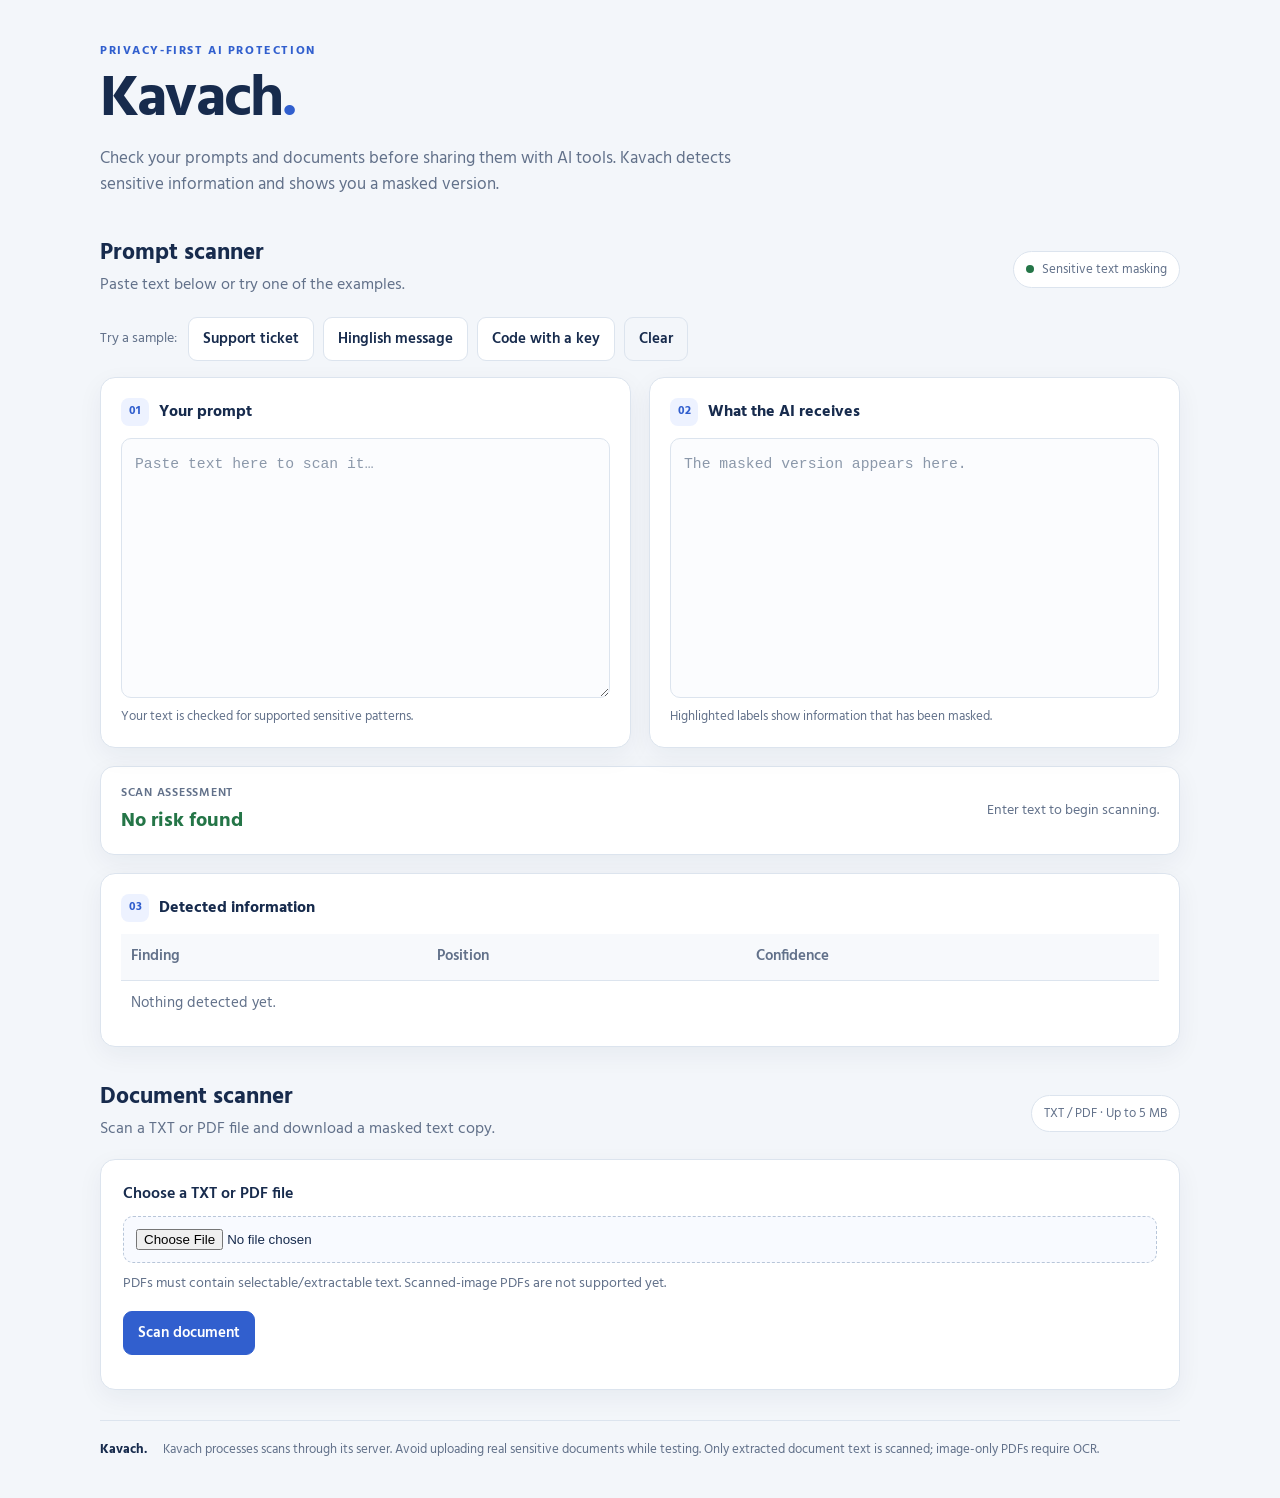
==== static/index.html @ 9491c9ed "Prepare KAVACH Lite release baseline" ====
<!doctype html>
<html lang="en">
<head>
  <meta charset="utf-8">
  <meta name="viewport" content="width=device-width, initial-scale=1">
  <title>Kavach: Privacy Protection for AI</title>
  <link rel="preconnect" href="https://fonts.googleapis.com">
  <link href="https://fonts.googleapis.com/css2?family=Hind:wght@400;600;700&display=swap" rel="stylesheet">
  <link rel="stylesheet" href="/static/style.css">
  <script src="/static/app.js" defer></script>
</head>
<body>
  <header>
    <p class="eyebrow">PRIVACY-FIRST AI PROTECTION</p>
    <h1>Kavach<span class="brand-dot">.</span></h1>
    <p>Check your prompts and documents before sharing them with AI tools. Kavach detects sensitive information and shows you a masked version.</p>
  </header>

  <main>
    <section aria-label="Prompt scanner">
      <div class="section-intro">
        <div>
          <h2 class="section-title">Prompt scanner</h2>
          <p class="section-description">Paste text below or try one of the examples.</p>
        </div>
        <span class="privacy-pill"><span class="privacy-dot"></span> Sensitive text masking</span>
      </div>

      <div class="bar">
        <span class="bar-label">Try a sample:</span>
        <button type="button" data-s="0">Support ticket</button>
        <button type="button" data-s="1">Hinglish message</button>
        <button type="button" data-s="2">Code with a key</button>
        <button type="button" id="clear" class="button-quiet">Clear</button>
      </div>

      <div class="grid">
        <section class="pane">
          <div class="pane-heading">
            <span class="step-number">01</span>
            <h3>Your prompt</h3>
          </div>
          <textarea id="inp" aria-label="Your prompt" placeholder="Paste text here to scan it…"></textarea>
          <p class="pane-hint">Your text is checked for supported sensitive patterns.</p>
        </section>

        <section class="pane output-pane">
          <div class="pane-heading">
            <span class="step-number">02</span>
            <h3>What the AI receives</h3>
          </div>
          <div class="out empty" id="out" aria-live="polite">The masked version appears here.</div>
          <p class="pane-hint">Highlighted labels show information that has been masked.</p>
        </section>
      </div>

      <div class="status" aria-live="polite">
        <div>
          <p class="status-label">Scan assessment</p>
          <span class="level none" id="level">No risk found</span>
        </div>
        <span id="score" class="score-text">Enter text to begin scanning.</span>
      </div>

      <section class="pane findings-pane">
        <div class="pane-heading">
          <span class="step-number">03</span>
          <h3>Detected information</h3>
        </div>
        <div class="table-wrap">
          <table>
            <thead>
              <tr><th>Finding</th><th>Position</th><th>Confidence</th></tr>
            </thead>
            <tbody id="rows">
              <tr><td class="empty" colspan="3">Nothing detected yet.</td></tr>
            </tbody>
          </table>
        </div>
      </section>
    </section>

    <section class="feature" id="document-scanner">
      <div class="section-intro">
        <div>
          <h2 class="section-title">Document scanner</h2>
          <p class="section-description">Scan a TXT or PDF file and download a masked text copy.</p>
        </div>
        <span class="file-pill">TXT / PDF · Up to 5 MB</span>
      </div>

      <section class="pane document-pane">
        <form id="file-form">
          <label for="file-input" class="upload-label">Choose a TXT or PDF file</label>
          <input class="file-input" id="file-input" name="file" type="file" accept=".txt,.pdf,text/plain,application/pdf" required>
          <p class="help">PDFs must contain selectable/extractable text. Scanned-image PDFs are not supported yet.</p>
          <button type="submit" id="scan-file-button" class="button-primary">Scan document</button>
        </form>

        <p class="message" id="file-status" role="status" aria-live="polite"></p>

        <div id="file-results" hidden>
          <hr class="result-divider">
          <h3 class="results-title">Document results</h3>
          <div class="file-summary">
            <p><strong>File</strong><span id="file-name"></span></p>
            <p><strong>Pages</strong><span id="file-pages"></span></p>
            <p><strong>Findings</strong><span id="file-count"></span></p>
            <p><strong>Risk</strong><span id="file-risk"></span></p>
          </div>
          <h4 class="subheading">Detected information</h4>
          <div id="file-findings" class="file-findings"></div>
          <div class="result-box">
            <div class="result-heading">Masked document text</div>
            <pre id="file-masked"></pre>
          </div>
          <div class="bar download-bar">
            <button type="button" id="download-masked" class="button-primary">Download masked text</button>
          </div>
        </div>
      </section>
    </section>
  </main>

  <footer>
    <span class="footer-brand">Kavach.</span>
    <p>Kavach processes scans through its server. Avoid uploading real sensitive documents while testing. Only extracted document text is scanned; image-only PDFs require OCR.</p>
  </footer>
</body>
</html>
---- static/style.css ----
:root {
  --bg: #f3f6fa;
  --ink: #172b4d;
  --muted: #62718a;
  --line: #dce4ee;
  --paper: #ffffff;
  --accent: #315fce;
  --accent-dark: #2349a7;
  --mark: #fff0c7;
  --mark-border: #f1d58d;
  --high: #c62828;
  --med: #a66300;
  --ok: #247547;
  --shadow: 0 8px 26px rgba(23, 43, 77, .055);
}
* { box-sizing: border-box; }
html { scroll-behavior: smooth; }
body {
  margin: 0;
  background: var(--bg);
  color: var(--ink);
  font: 400 16px/1.6 "Hind", system-ui, sans-serif;
}
header, main, footer { width: min(1080px, 100% - 40px); margin-inline: auto; }
header { padding-top: 42px; padding-bottom: 28px; }
.eyebrow { margin: 0 0 8px; color: var(--accent); font-size: .76rem; font-weight: 700; letter-spacing: .13em; }
h1 { margin: 0; font-size: clamp(2.6rem, 6vw, 3.7rem); line-height: 1.05; letter-spacing: -1.8px; font-weight: 700; }
.brand-dot { color: var(--accent); }
header > p:last-child { max-width: 680px; margin: 14px 0 0; color: var(--muted); font-size: 1.05rem; }
.section-intro { display: flex; justify-content: space-between; align-items: center; gap: 16px; margin: 12px 0 16px; }
.section-title { margin: 0; font-size: 1.45rem; line-height: 1.25; }
.section-description { margin: 5px 0 0; color: var(--muted); }
.privacy-pill, .file-pill { display: inline-flex; align-items: center; gap: 8px; padding: 7px 12px; border: 1px solid var(--line); border-radius: 999px; background: #fff; color: var(--muted); font-size: .82rem; white-space: nowrap; }
.privacy-dot { width: 8px; height: 8px; background: var(--ok); border-radius: 50%; }
.bar { display: flex; align-items: center; flex-wrap: wrap; gap: 9px; margin: 18px 0 16px; }
.bar-label { margin-right: 2px; color: var(--muted); font-size: .9rem; }
button { appearance: none; border: 1px solid var(--line); border-radius: 9px; padding: 9px 14px; background: #fff; color: var(--ink); font: 600 .92rem "Hind", sans-serif; cursor: pointer; transition: background .18s, color .18s, border-color .18s, transform .18s; }
button:hover { border-color: var(--ink); background: var(--ink); color: #fff; transform: translateY(-1px); }
button:disabled { opacity: .6; cursor: wait; transform: none; }
button:focus-visible, textarea:focus-visible, input:focus-visible { outline: 3px solid #f4bd50; outline-offset: 2px; }
.button-quiet { background: transparent; }
.button-primary { border-color: var(--accent); background: var(--accent); color: #fff; }
.button-primary:hover { border-color: var(--accent-dark); background: var(--accent-dark); color: #fff; }
.grid { display: grid; grid-template-columns: 1fr 1fr; gap: 18px; }
.pane { min-width: 0; padding: 20px; border: 1px solid var(--line); border-radius: 15px; background: var(--paper); box-shadow: var(--shadow); }
.pane-heading { display: flex; align-items: center; gap: 10px; margin-bottom: 12px; }
.pane-heading h3 { margin: 0; font-size: 1.02rem; font-weight: 700; }
.step-number { display: inline-grid; place-items: center; width: 28px; height: 28px; flex: 0 0 28px; border-radius: 8px; background: #edf2ff; color: var(--accent); font-size: .78rem; font-weight: 700; }
textarea, .out { display: block; width: 100%; min-height: 260px; margin: 0; padding: 13px; border: 1px solid var(--line); border-radius: 10px; background: #fbfcfe; color: var(--ink); font: 400 .92rem/1.65 ui-monospace, SFMono-Regular, Menlo, Consolas, monospace; white-space: pre-wrap; overflow-wrap: anywhere; }
textarea { resize: vertical; }
textarea::placeholder { color: #8b98aa; }
.out { overflow: auto; }
.out.empty { color: #8b98aa; }
.pane-hint { margin: 9px 0 0; color: var(--muted); font-size: .8rem; }
.chip { display: inline-block; margin: 1px; padding: 1px 6px; border: 1px solid var(--mark-border); border-radius: 5px; background: var(--mark); color: #694600; font-weight: 700; }
.status { display: flex; align-items: center; justify-content: space-between; gap: 18px; flex-wrap: wrap; margin: 18px 0; padding: 17px 20px; border: 1px solid var(--line); border-radius: 14px; background: #fff; box-shadow: var(--shadow); }
.status-label { margin: 0 0 1px; color: var(--muted); font-size: .78rem; font-weight: 600; text-transform: uppercase; letter-spacing: .06em; }
.level { font-size: 1.25rem; font-weight: 700; }
.level.high { color: var(--high); } .level.medium { color: var(--med); } .level.low, .level.none { color: var(--ok); }
.score-text { color: var(--muted); font-size: .9rem; }
.findings-pane { margin-top: 0; }
.table-wrap { overflow-x: auto; }
table { width: 100%; border-collapse: collapse; font-size: .92rem; }
th, td { padding: 11px 10px; border-bottom: 1px solid var(--line); text-align: left; }
th { background: #f7f9fc; color: var(--muted); font-weight: 600; }
tbody tr:last-child td { border-bottom: 0; }
tbody tr:hover { background: #f7f9fc; }
.empty { color: var(--muted); }
.feature { margin-top: 36px; }
.document-pane { padding: 22px; }
.upload-label { display: block; margin-bottom: 8px; font-weight: 600; }
.file-input { display: block; width: 100%; max-width: 100%; margin: 0 0 10px; padding: 12px; border: 1px dashed #b8c6d9; border-radius: 10px; background: #f8faff; color: var(--ink); }
.help { margin: 0 0 16px; color: var(--muted); font-size: .86rem; }
.message { margin: 12px 0 0; color: var(--muted); }
.result-divider { margin: 24px 0; border: 0; border-top: 1px solid var(--line); }
.results-title { margin: 0 0 12px; font-size: 1.25rem; }
.file-summary { display: grid; grid-template-columns: repeat(2, minmax(0, 1fr)); gap: 10px; }
.file-summary p { display: flex; flex-direction: column; gap: 3px; min-width: 0; margin: 0; padding: 12px; border: 1px solid var(--line); border-radius: 9px; background: #fafbfd; overflow-wrap: anywhere; }
.file-summary strong { color: var(--muted); font-size: .78rem; text-transform: uppercase; letter-spacing: .04em; }
.subheading { margin: 20px 0 8px; font-size: 1rem; }
.file-findings p { margin: 7px 0; padding: 9px 12px; border-radius: 8px; background: #f7f9fc; overflow-wrap: anywhere; }
.result-box { margin-top: 16px; padding: 16px; border: 1px solid var(--line); border-radius: 11px; background: #f7f9fc; }
.result-heading { margin-bottom: 8px; font-weight: 700; }
.result-box pre { max-height: 440px; margin: 0; overflow: auto; white-space: pre-wrap; overflow-wrap: anywhere; font: 400 .9rem/1.65 ui-monospace, SFMono-Regular, Menlo, Consolas, monospace; }
.download-bar { margin-bottom: 0; }
footer { display: flex; align-items: flex-start; gap: 16px; margin-top: 30px; margin-bottom: 38px; padding-top: 18px; border-top: 1px solid var(--line); color: var(--muted); font-size: .84rem; }
.footer-brand { color: var(--ink); font-weight: 700; white-space: nowrap; }
footer p { margin: 0; }
[hidden] { display: none !important; }
@media (max-width: 760px) {
  header, main, footer { width: min(100% - 28px, 1080px); }
  header { padding-top: 28px; padding-bottom: 20px; }
  .grid { grid-template-columns: 1fr; }
  .section-intro { align-items: flex-start; flex-direction: column; }
  .privacy-pill, .file-pill { white-space: normal; }
  .pane { padding: 15px; }
  textarea, .out { min-height: 220px; }
  .status { padding: 14px; }
  .file-summary { grid-template-columns: 1fr; }
  footer { flex-direction: column; gap: 5px; }
}
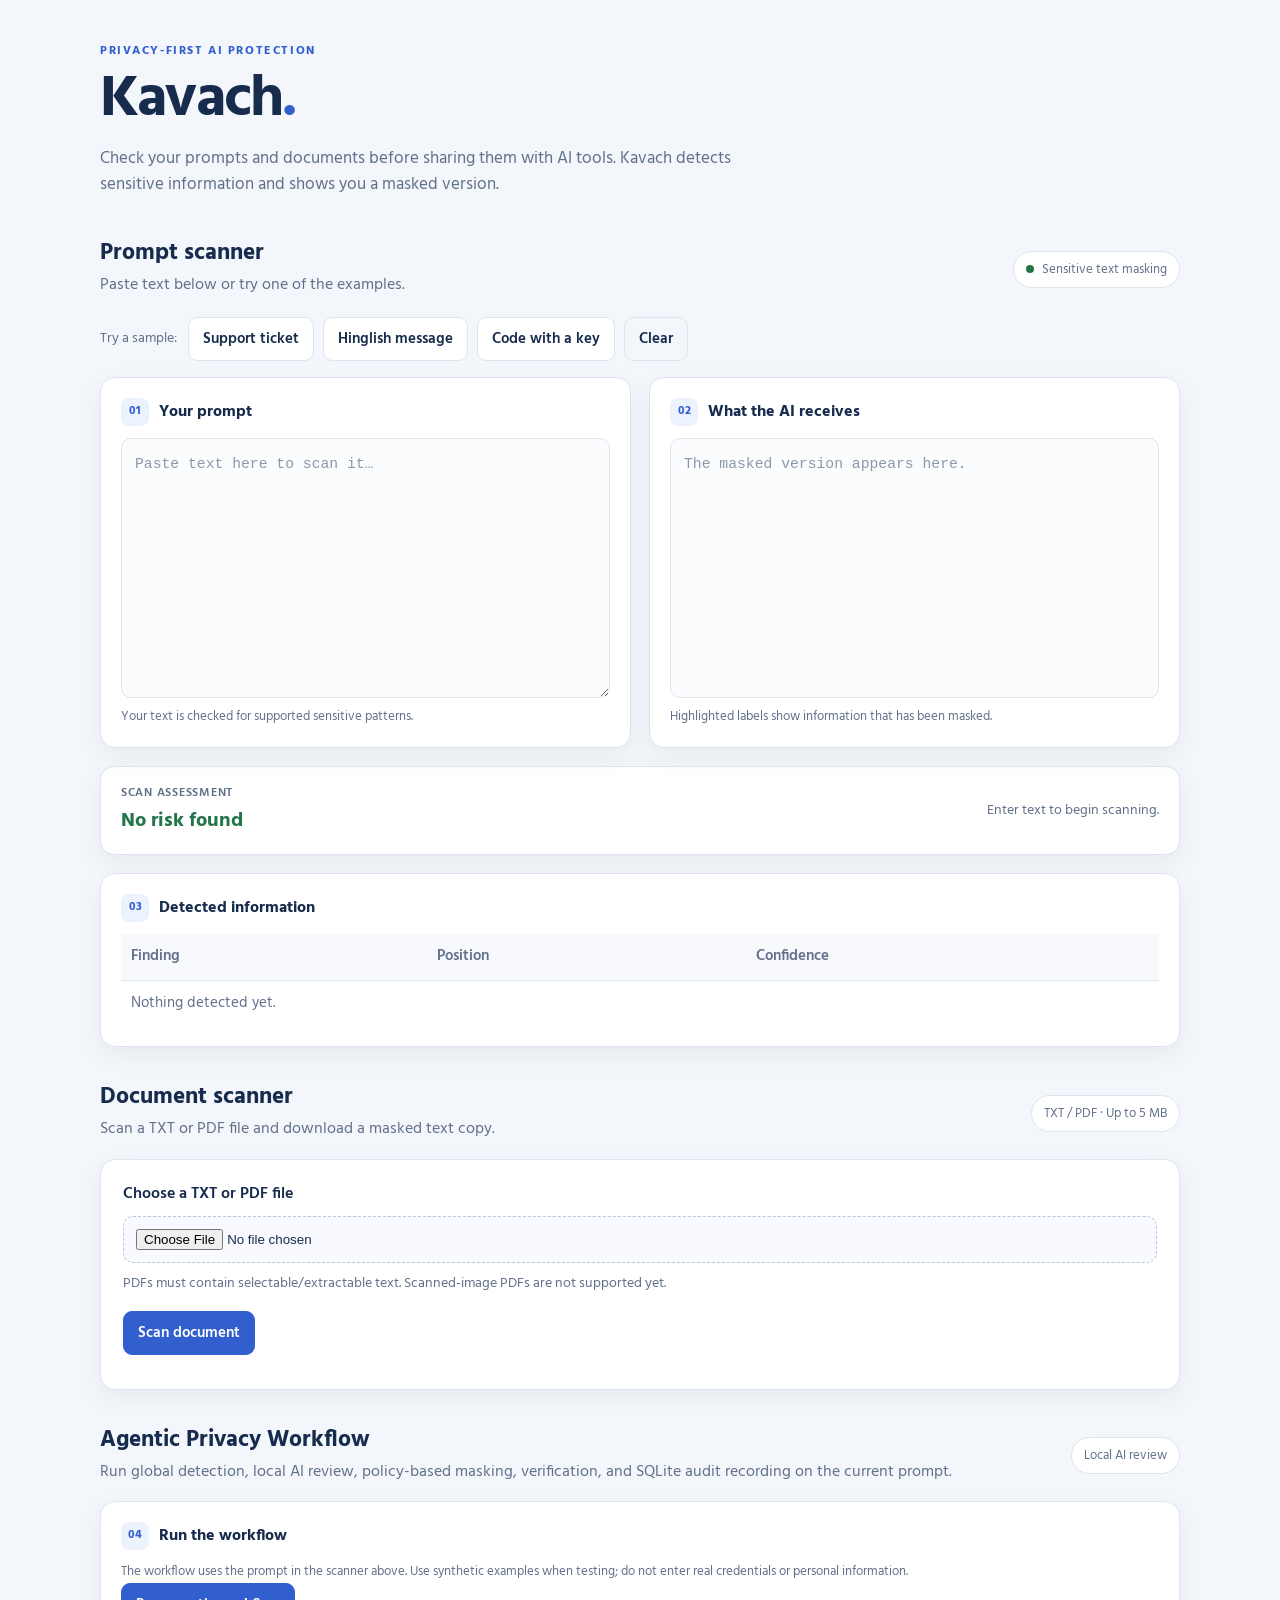
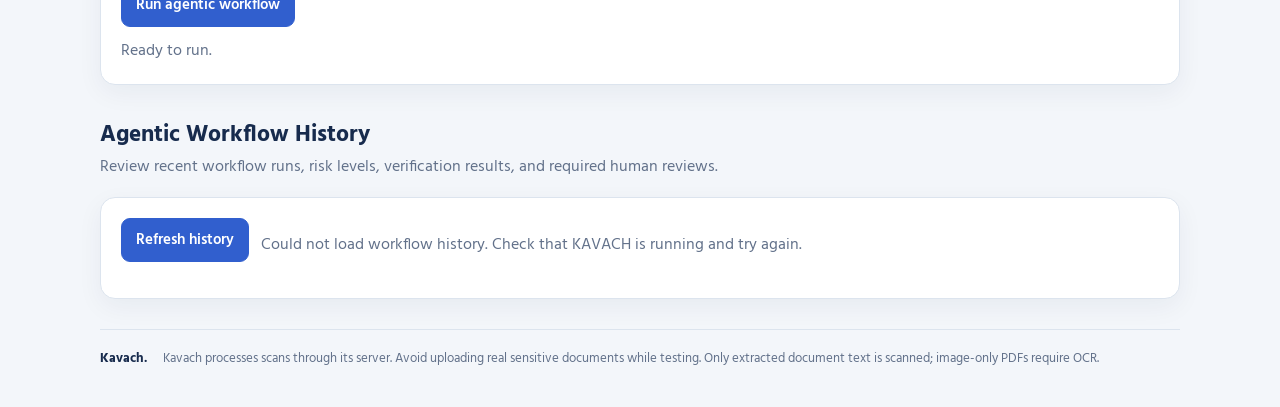
==== commit 46d144e3: "Add global privacy detection and agentic workflow" ====
--- a/static/index.html
+++ b/static/index.html
@@ -17,13 +17,17 @@
   </header>
 
   <main>
+    <!-- Prompt scanner -->
     <section aria-label="Prompt scanner">
       <div class="section-intro">
         <div>
           <h2 class="section-title">Prompt scanner</h2>
           <p class="section-description">Paste text below or try one of the examples.</p>
         </div>
-        <span class="privacy-pill"><span class="privacy-dot"></span> Sensitive text masking</span>
+        <span class="privacy-pill">
+          <span class="privacy-dot"></span>
+          Sensitive text masking
+        </span>
       </div>
 
       <div class="bar">
@@ -70,16 +74,23 @@
         <div class="table-wrap">
           <table>
             <thead>
-              <tr><th>Finding</th><th>Position</th><th>Confidence</th></tr>
+              <tr>
+                <th>Finding</th>
+                <th>Position</th>
+                <th>Confidence</th>
+              </tr>
             </thead>
             <tbody id="rows">
-              <tr><td class="empty" colspan="3">Nothing detected yet.</td></tr>
+              <tr>
+                <td class="empty" colspan="3">Nothing detected yet.</td>
+              </tr>
             </tbody>
           </table>
         </div>
       </section>
     </section>
 
+    <!-- Document scanner -->
     <section class="feature" id="document-scanner">
       <div class="section-intro">
         <div>
@@ -92,7 +103,14 @@
       <section class="pane document-pane">
         <form id="file-form">
           <label for="file-input" class="upload-label">Choose a TXT or PDF file</label>
-          <input class="file-input" id="file-input" name="file" type="file" accept=".txt,.pdf,text/plain,application/pdf" required>
+          <input
+            class="file-input"
+            id="file-input"
+            name="file"
+            type="file"
+            accept=".txt,.pdf,text/plain,application/pdf"
+            required
+          >
           <p class="help">PDFs must contain selectable/extractable text. Scanned-image PDFs are not supported yet.</p>
           <button type="submit" id="scan-file-button" class="button-primary">Scan document</button>
         </form>
@@ -102,22 +120,93 @@
         <div id="file-results" hidden>
           <hr class="result-divider">
           <h3 class="results-title">Document results</h3>
+
           <div class="file-summary">
             <p><strong>File</strong><span id="file-name"></span></p>
             <p><strong>Pages</strong><span id="file-pages"></span></p>
             <p><strong>Findings</strong><span id="file-count"></span></p>
             <p><strong>Risk</strong><span id="file-risk"></span></p>
           </div>
+
           <h4 class="subheading">Detected information</h4>
           <div id="file-findings" class="file-findings"></div>
+
           <div class="result-box">
             <div class="result-heading">Masked document text</div>
             <pre id="file-masked"></pre>
           </div>
+
           <div class="bar download-bar">
             <button type="button" id="download-masked" class="button-primary">Download masked text</button>
           </div>
         </div>
+      </section>
+    </section>
+
+    <!-- Agentic workflow runner -->
+    <section class="feature" id="agentic-runner" aria-labelledby="agentic-runner-title">
+      <div class="section-intro">
+        <div>
+          <h2 class="section-title" id="agentic-runner-title">Agentic Privacy Workflow</h2>
+          <p class="section-description">
+            Run global detection, local AI review, policy-based masking,
+            verification, and SQLite audit recording on the current prompt.
+          </p>
+        </div>
+        <span class="privacy-pill">Local AI review</span>
+      </div>
+
+      <section class="pane">
+        <div class="pane-heading">
+          <span class="step-number">04</span>
+          <h3>Run the workflow</h3>
+        </div>
+
+        <p class="pane-hint">
+          The workflow uses the prompt in the scanner above. Use synthetic
+          examples when testing; do not enter real credentials or personal
+          information.
+        </p>
+
+        <button type="button" id="run-agentic" class="button-primary">
+          Run agentic workflow
+        </button>
+
+        <p id="agentic-run-status" class="message" role="status" aria-live="polite">
+          Ready to run.
+        </p>
+
+        <div id="agentic-results" hidden>
+          <hr class="result-divider">
+          <h3 class="results-title">Workflow result</h3>
+          <pre id="agentic-output"></pre>
+        </div>
+      </section>
+    </section>
+
+    <!-- Agentic workflow history -->
+    <section class="feature" id="agentic-history" aria-labelledby="agentic-history-title">
+      <div class="section-intro">
+        <div>
+          <h2 class="section-title" id="agentic-history-title">Agentic Workflow History</h2>
+          <p class="section-description">
+            Review recent workflow runs, risk levels, verification results,
+            and required human reviews.
+          </p>
+        </div>
+      </div>
+
+      <section class="pane">
+        <div class="history-toolbar">
+          <button type="button" id="refresh-history" class="button-primary">
+            Refresh history
+          </button>
+          <p id="history-status" class="message" role="status" aria-live="polite">
+            Loading workflow history...
+          </p>
+        </div>
+
+        <div id="history-list" class="workflow-history-list" aria-live="polite"></div>
       </section>
     </section>
   </main>
@@ -127,4 +216,4 @@
     <p>Kavach processes scans through its server. Avoid uploading real sensitive documents while testing. Only extracted document text is scanned; image-only PDFs require OCR.</p>
   </footer>
 </body>
-</html>
+</html>
--- a/static/style.css
+++ b/static/style.css
@@ -99,3 +99,33 @@
   .file-summary { grid-template-columns: 1fr; }
   footer { flex-direction: column; gap: 5px; }
 }
+.history-toolbar {
+  display: flex;
+  align-items: center;
+  gap: 12px;
+  flex-wrap: wrap;
+}
+
+.workflow-history-list {
+  display: grid;
+  gap: 12px;
+  margin-top: 16px;
+}
+
+.workflow-history-card {
+  border: 1px solid rgba(127, 127, 127, 0.35);
+  border-radius: 12px;
+  padding: 16px;
+  background: rgba(127, 127, 127, 0.04);
+  overflow-wrap: anywhere;
+}
+
+.workflow-history-card h3 {
+  margin: 0 0 12px;
+  font-size: 1rem;
+}
+
+.workflow-history-card p {
+  margin: 6px 0;
+  line-height: 1.5;
+}
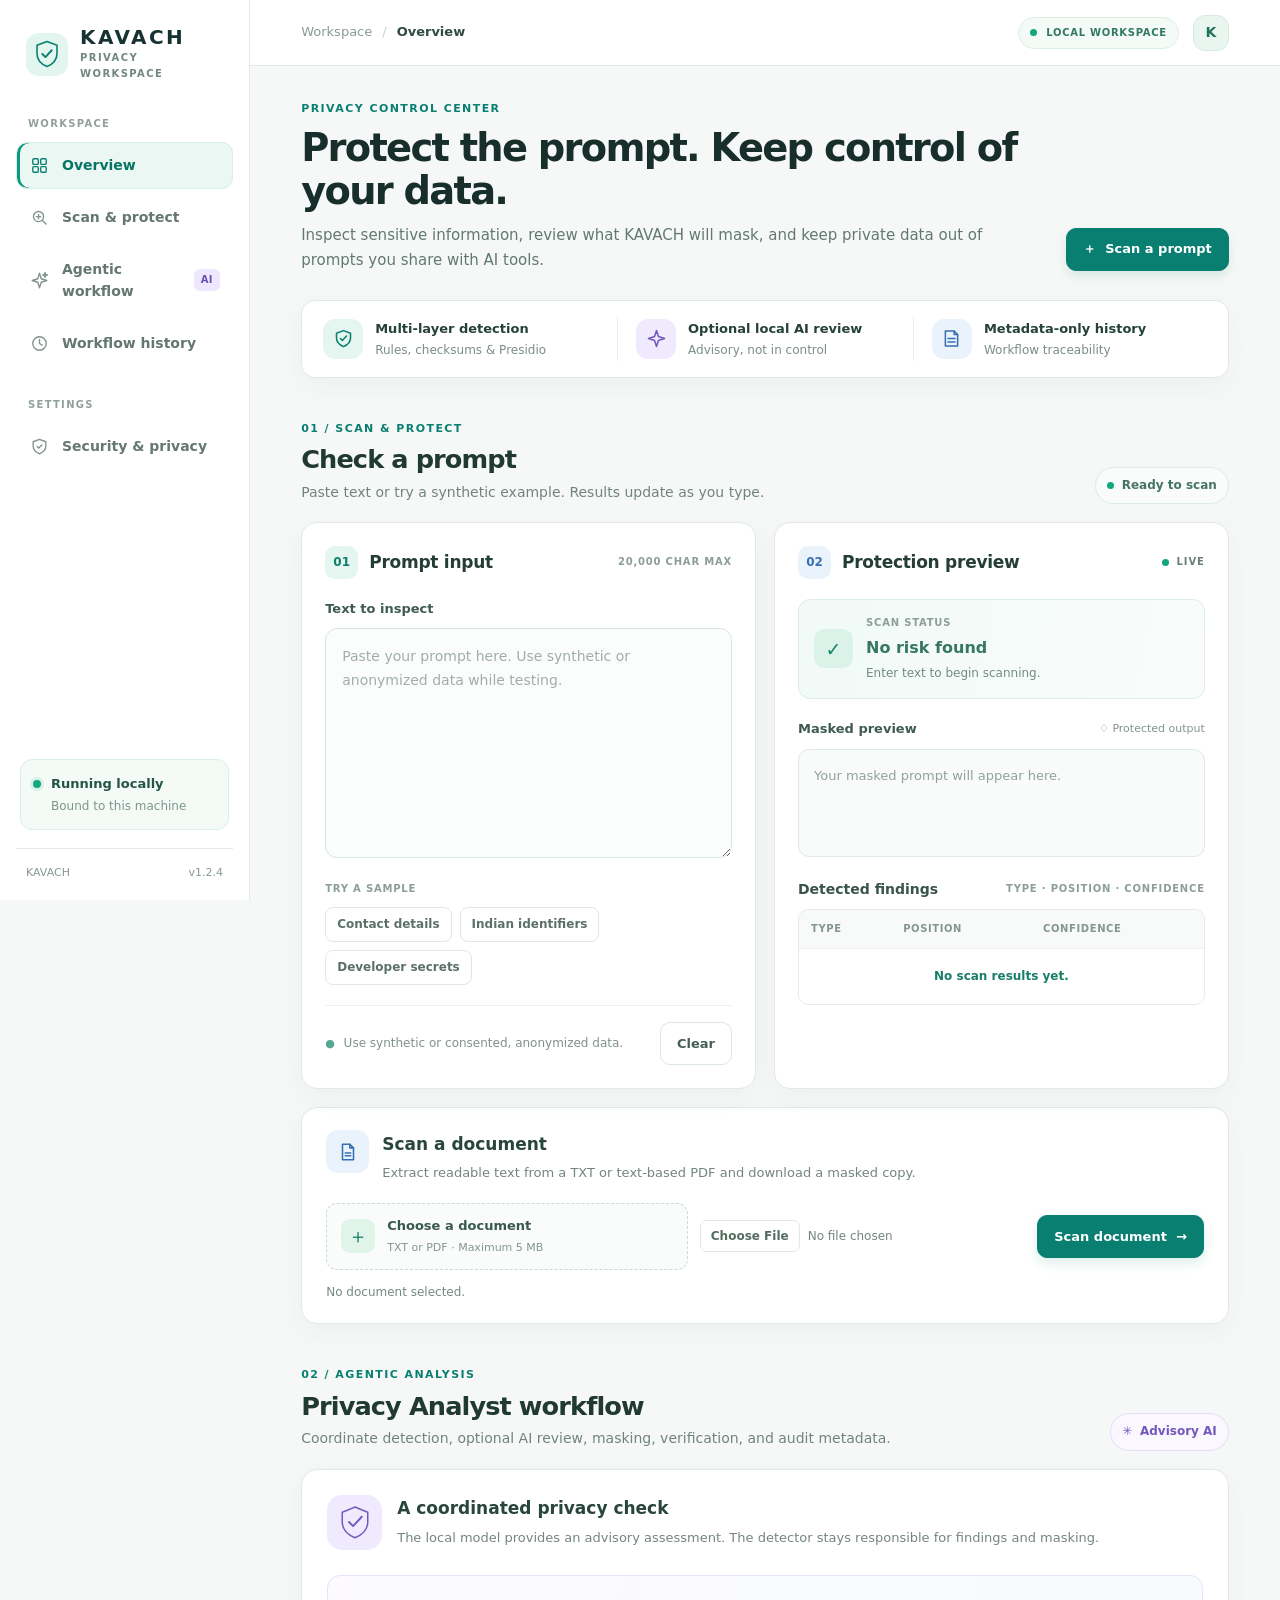
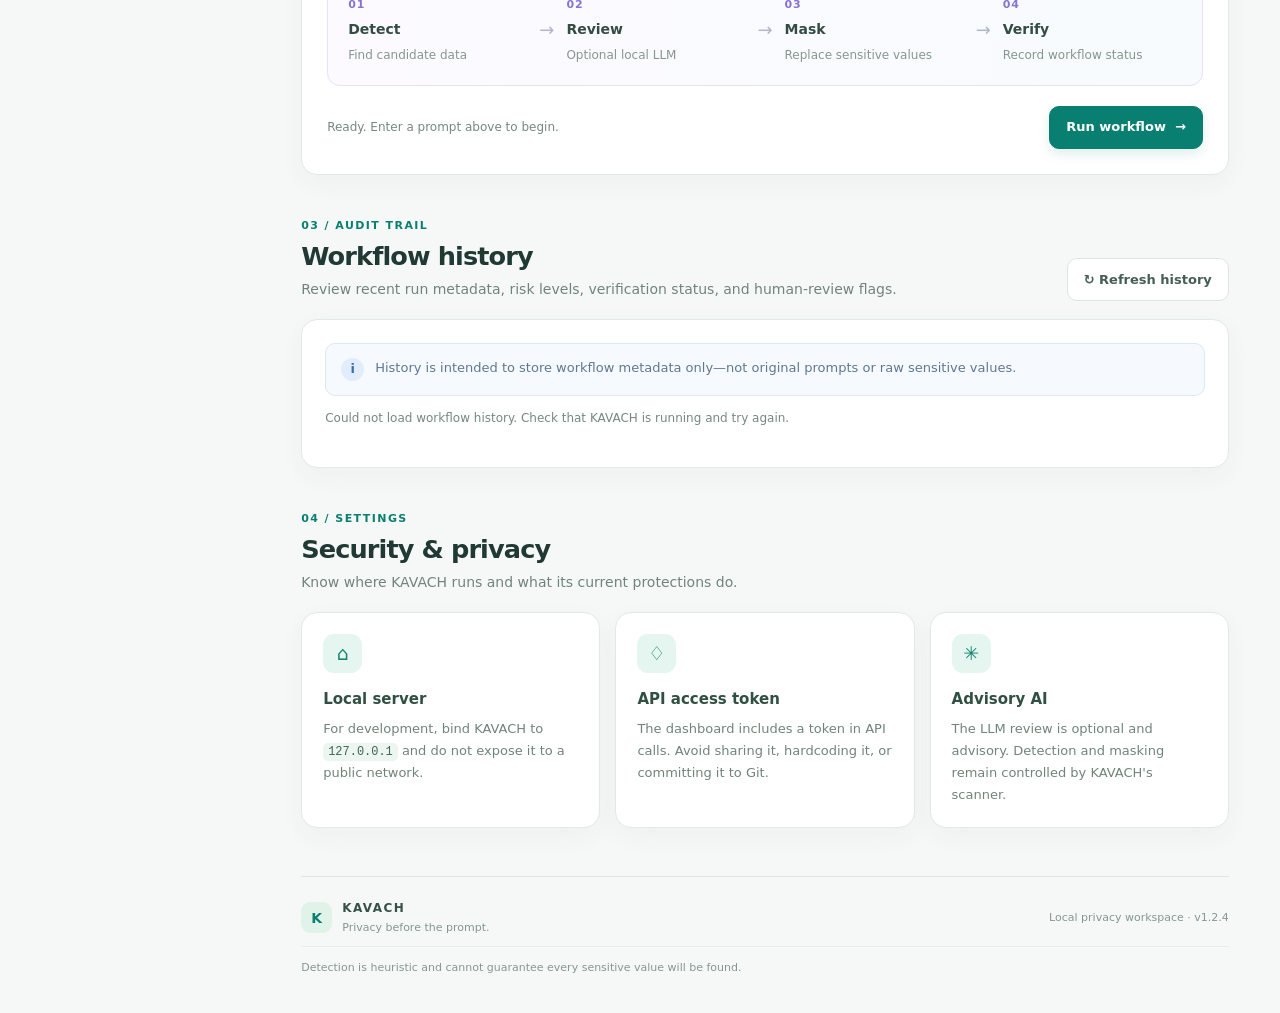
==== commit 99e79cf8: "Improve agentic workflow user experience" ====
--- a/static/index.html
+++ b/static/index.html
@@ -3,217 +3,122 @@
 <head>
   <meta charset="utf-8">
   <meta name="viewport" content="width=device-width, initial-scale=1">
-  <title>Kavach: Privacy Protection for AI</title>
-  <link rel="preconnect" href="https://fonts.googleapis.com">
-  <link href="https://fonts.googleapis.com/css2?family=Hind:wght@400;600;700&display=swap" rel="stylesheet">
+  <meta name="theme-color" content="#f7faf9">
+  <meta name="description" content="KAVACH local privacy workspace for scanning and masking sensitive information before using AI tools.">
+  <title>KAVACH — Privacy Workspace</title>
   <link rel="stylesheet" href="/static/style.css">
   <script src="/static/app.js" defer></script>
 </head>
 <body>
-  <header>
-    <p class="eyebrow">PRIVACY-FIRST AI PROTECTION</p>
-    <h1>Kavach<span class="brand-dot">.</span></h1>
-    <p>Check your prompts and documents before sharing them with AI tools. Kavach detects sensitive information and shows you a masked version.</p>
-  </header>
+  <div class="app-shell">
+    <aside class="sidebar" aria-label="Main navigation">
+      <a class="brand" href="#overview" aria-label="KAVACH overview">
+        <span class="brand-mark" aria-hidden="true">
+          <svg viewBox="0 0 48 48" fill="none"><path d="M24 4 40 10v13c0 10-6.8 17-16 21C14.8 40 8 33 8 23V10L24 4Z" stroke="currentColor" stroke-width="2.5" stroke-linejoin="round"/><path d="m16.5 24 5 5 10-11" stroke="currentColor" stroke-width="3" stroke-linecap="round" stroke-linejoin="round"/></svg>
+        </span>
+        <span class="brand-copy"><strong>KAVACH</strong><small>PRIVACY WORKSPACE</small></span>
+      </a>
 
-  <main>
-    <!-- Prompt scanner -->
-    <section aria-label="Prompt scanner">
-      <div class="section-intro">
-        <div>
-          <h2 class="section-title">Prompt scanner</h2>
-          <p class="section-description">Paste text below or try one of the examples.</p>
-        </div>
-        <span class="privacy-pill">
-          <span class="privacy-dot"></span>
-          Sensitive text masking
-        </span>
+      <div class="nav-label">WORKSPACE</div>
+      <nav class="side-nav">
+        <a class="nav-link active" href="#overview"><span class="nav-icon" aria-hidden="true"><svg viewBox="0 0 24 24"><rect x="3.5" y="3.5" width="7" height="7" rx="1.5"/><rect x="13.5" y="3.5" width="7" height="7" rx="1.5"/><rect x="3.5" y="13.5" width="7" height="7" rx="1.5"/><rect x="13.5" y="13.5" width="7" height="7" rx="1.5"/></svg></span><span>Overview</span></a>
+        <a class="nav-link" href="#scan"><span class="nav-icon" aria-hidden="true"><svg viewBox="0 0 24 24"><circle cx="10.8" cy="10.8" r="6.4"/><path d="m16 16 4.3 4.3M8 10.8h5.6M10.8 8v5.6"/></svg></span><span>Scan &amp; protect</span></a>
+        <a class="nav-link" href="#agentic"><span class="nav-icon" aria-hidden="true"><svg viewBox="0 0 24 24"><path d="M12 2.8 14.2 9.8 21.2 12l-7 2.2-2.2 7-2.2-7L2.8 12l7-2.2L12 2.8Z"/><path d="m19 2 .8 2.2L22 5l-2.2.8L19 8l-.8-2.2L16 5l2.2-.8L19 2Z"/></svg></span><span>Agentic workflow</span><span class="nav-pill">AI</span></a>
+        <a class="nav-link" href="#history"><span class="nav-icon" aria-hidden="true"><svg viewBox="0 0 24 24"><circle cx="12" cy="12" r="8.5"/><path d="M12 7v5l3.5 2"/></svg></span><span>Workflow history</span></a>
+      </nav>
+
+      <div class="nav-label nav-label-spaced">SETTINGS</div>
+      <nav class="side-nav"><a class="nav-link" href="#security"><span class="nav-icon" aria-hidden="true"><svg viewBox="0 0 24 24"><path d="M12 3 20 6v5.5c0 4.6-3.1 7.8-8 9.8-4.9-2-8-5.2-8-9.8V6l8-3Z"/><path d="m9 12 2 2 4-4"/></svg></span><span>Security &amp; privacy</span></a></nav>
+
+      <div class="sidebar-bottom">
+        <div class="local-card"><span class="local-indicator" aria-hidden="true"></span><div><strong>Running locally</strong><p>Bound to this machine</p></div></div>
+        <div class="sidebar-version"><span>KAVACH</span><span>v1.2.4</span></div>
       </div>
+    </aside>
 
-      <div class="bar">
-        <span class="bar-label">Try a sample:</span>
-        <button type="button" data-s="0">Support ticket</button>
-        <button type="button" data-s="1">Hinglish message</button>
-        <button type="button" data-s="2">Code with a key</button>
-        <button type="button" id="clear" class="button-quiet">Clear</button>
-      </div>
+    <main class="main-content" id="overview">
+      <header class="topbar">
+        <div class="breadcrumbs"><span>Workspace</span><span class="crumb-slash">/</span><strong>Overview</strong></div>
+        <div class="topbar-actions"><span class="environment-badge"><span class="environment-dot" aria-hidden="true"></span> LOCAL WORKSPACE</span><span class="avatar" aria-label="KAVACH workspace">K</span></div>
+      </header>
 
-      <div class="grid">
-        <section class="pane">
-          <div class="pane-heading">
-            <span class="step-number">01</span>
-            <h3>Your prompt</h3>
-          </div>
-          <textarea id="inp" aria-label="Your prompt" placeholder="Paste text here to scan it…"></textarea>
-          <p class="pane-hint">Your text is checked for supported sensitive patterns.</p>
+      <div class="page-content">
+        <section class="page-heading">
+          <div><p class="eyebrow">PRIVACY CONTROL CENTER</p><h1>Protect the prompt.<br class="mobile-break"> Keep control of your data.</h1><p class="page-subtitle">Inspect sensitive information, review what KAVACH will mask, and keep private data out of prompts you share with AI tools.</p></div>
+          <a class="button button-primary heading-action" href="#scan"><span aria-hidden="true">＋</span> Scan a prompt</a>
         </section>
 
-        <section class="pane output-pane">
-          <div class="pane-heading">
-            <span class="step-number">02</span>
-            <h3>What the AI receives</h3>
-          </div>
-          <div class="out empty" id="out" aria-live="polite">The masked version appears here.</div>
-          <p class="pane-hint">Highlighted labels show information that has been masked.</p>
+        <section class="trust-strip" aria-label="KAVACH capabilities">
+          <div class="trust-item"><span class="trust-icon trust-teal" aria-hidden="true"><svg viewBox="0 0 24 24"><path d="M12 3 20 6v5.5c0 4.6-3.1 7.8-8 9.8-4.9-2-8-5.2-8-9.8V6l8-3Z"/><path d="m8.5 12 2.2 2.2 4.7-5"/></svg></span><span><strong>Multi-layer detection</strong><small>Rules, checksums &amp; Presidio</small></span></div>
+          <div class="trust-item"><span class="trust-icon trust-purple" aria-hidden="true"><svg viewBox="0 0 24 24"><path d="M12 2.8 14.2 9.8 21.2 12l-7 2.2-2.2 7-2.2-7L2.8 12l7-2.2L12 2.8Z"/></svg></span><span><strong>Optional local AI review</strong><small>Advisory, not in control</small></span></div>
+          <div class="trust-item"><span class="trust-icon trust-blue" aria-hidden="true"><svg viewBox="0 0 24 24"><path d="M5 3.5h10l4 4v13H5z"/><path d="M15 3.5v4h4M8 12h8M8 16h8"/></svg></span><span><strong>Metadata-only history</strong><small>Workflow traceability</small></span></div>
         </section>
-      </div>
 
-      <div class="status" aria-live="polite">
-        <div>
-          <p class="status-label">Scan assessment</p>
-          <span class="level none" id="level">No risk found</span>
-        </div>
-        <span id="score" class="score-text">Enter text to begin scanning.</span>
-      </div>
+        <section class="section-block" id="scan">
+          <div class="section-heading"><div><p class="eyebrow">01 / SCAN &amp; PROTECT</p><h2>Check a prompt</h2><p>Paste text or try a synthetic example. Results update as you type.</p></div><span class="section-chip"><span class="chip-dot" aria-hidden="true"></span> Ready to scan</span></div>
 
-      <section class="pane findings-pane">
-        <div class="pane-heading">
-          <span class="step-number">03</span>
-          <h3>Detected information</h3>
-        </div>
-        <div class="table-wrap">
-          <table>
-            <thead>
-              <tr>
-                <th>Finding</th>
-                <th>Position</th>
-                <th>Confidence</th>
-              </tr>
-            </thead>
-            <tbody id="rows">
-              <tr>
-                <td class="empty" colspan="3">Nothing detected yet.</td>
-              </tr>
-            </tbody>
-          </table>
-        </div>
-      </section>
-    </section>
+          <div class="scanner-grid">
+            <article class="panel prompt-panel">
+              <div class="panel-heading"><div><span class="step-index">01</span><h3>Prompt input</h3></div><span class="micro-label">20,000 CHAR MAX</span></div>
+              <label for="inp" class="field-label">Text to inspect</label>
+              <textarea id="inp" class="prompt-input" maxlength="20000" placeholder="Paste your prompt here. Use synthetic or anonymized data while testing." spellcheck="false"></textarea>
+              <div class="example-block"><span class="micro-label">TRY A SAMPLE</span><div class="example-row"><button type="button" class="example-chip" data-s="0">Contact details</button><button type="button" class="example-chip" data-s="1">Indian identifiers</button><button type="button" class="example-chip" data-s="2">Developer secrets</button></div></div>
+              <div class="panel-actions"><p class="helper-copy"><span class="helper-lock" aria-hidden="true">●</span> Use synthetic or consented, anonymized data.</p><button type="button" id="clear" class="button button-quiet">Clear</button></div>
+            </article>
 
-    <!-- Document scanner -->
-    <section class="feature" id="document-scanner">
-      <div class="section-intro">
-        <div>
-          <h2 class="section-title">Document scanner</h2>
-          <p class="section-description">Scan a TXT or PDF file and download a masked text copy.</p>
-        </div>
-        <span class="file-pill">TXT / PDF · Up to 5 MB</span>
-      </div>
-
-      <section class="pane document-pane">
-        <form id="file-form">
-          <label for="file-input" class="upload-label">Choose a TXT or PDF file</label>
-          <input
-            class="file-input"
-            id="file-input"
-            name="file"
-            type="file"
-            accept=".txt,.pdf,text/plain,application/pdf"
-            required
-          >
-          <p class="help">PDFs must contain selectable/extractable text. Scanned-image PDFs are not supported yet.</p>
-          <button type="submit" id="scan-file-button" class="button-primary">Scan document</button>
-        </form>
-
-        <p class="message" id="file-status" role="status" aria-live="polite"></p>
-
-        <div id="file-results" hidden>
-          <hr class="result-divider">
-          <h3 class="results-title">Document results</h3>
-
-          <div class="file-summary">
-            <p><strong>File</strong><span id="file-name"></span></p>
-            <p><strong>Pages</strong><span id="file-pages"></span></p>
-            <p><strong>Findings</strong><span id="file-count"></span></p>
-            <p><strong>Risk</strong><span id="file-risk"></span></p>
+            <article class="panel result-panel">
+              <div class="panel-heading"><div><span class="step-index step-index-result">02</span><h3>Protection preview</h3></div><span class="live-label"><span class="live-dot" aria-hidden="true"></span> LIVE</span></div>
+              <div class="risk-banner"><div class="risk-mark" aria-hidden="true">✓</div><div class="risk-copy"><span class="micro-label">SCAN STATUS</span><strong id="level" class="level none">No risk found</strong><span id="score" class="risk-detail">Enter text to begin scanning.</span></div></div>
+              <div class="masked-output-wrap"><div class="output-heading"><label class="field-label" for="out">Masked preview</label><span class="output-lock"><span aria-hidden="true">♢</span> Protected output</span></div><div id="out" class="out empty" aria-live="polite">Your masked prompt will appear here.</div></div>
+              <div class="findings-heading"><h4>Detected findings</h4><span class="micro-label">TYPE · POSITION · CONFIDENCE</span></div>
+              <div class="table-wrap"><table class="findings-table"><thead><tr><th scope="col">Type</th><th scope="col">Position</th><th scope="col">Confidence</th></tr></thead><tbody id="rows"><tr><td colspan="3" class="empty-cell">No scan results yet.</td></tr></tbody></table></div>
+            </article>
           </div>
 
-          <h4 class="subheading">Detected information</h4>
-          <div id="file-findings" class="file-findings"></div>
+          <article class="panel document-panel">
+            <div class="document-heading"><div class="document-mark" aria-hidden="true"><svg viewBox="0 0 24 24"><path d="M6 3.5h8l4 4v13H6z"/><path d="M14 3.5v4h4M9 13h6M9 16h6"/></svg></div><div><h3>Scan a document</h3><p>Extract readable text from a TXT or text-based PDF and download a masked copy.</p></div></div>
+            <form id="file-form" class="upload-row"><label class="upload-drop" for="file-input"><span class="upload-icon" aria-hidden="true">＋</span><span><strong>Choose a document</strong><small>TXT or PDF · Maximum 5 MB</small></span></label><input id="file-input" name="file" type="file" accept=".txt,.pdf,text/plain,application/pdf"><button type="submit" id="scan-file-button" class="button button-primary">Scan document <span aria-hidden="true">→</span></button></form>
+            <p id="file-status" class="status-line" aria-live="polite">No document selected.</p>
+            <div id="file-results" class="document-results" hidden><div class="document-stats"><div><span class="micro-label">FILE</span><strong id="file-name">—</strong></div><div><span class="micro-label">PAGES</span><strong id="file-pages">—</strong></div><div><span class="micro-label">FINDINGS</span><strong id="file-count">—</strong></div><div><span class="micro-label">RISK</span><strong id="file-risk">—</strong></div></div><h4>Findings</h4><div id="file-findings" class="file-findings"></div><div class="output-heading"><span class="field-label">Masked document text</span><button type="button" id="download-masked" class="button button-quiet button-small">Download masked TXT ↓</button></div><pre id="file-masked" class="masked-document"></pre></div>
+          </article>
+        </section>
 
-          <div class="result-box">
-            <div class="result-heading">Masked document text</div>
-            <pre id="file-masked"></pre>
-          </div>
+        <section class="section-block" id="agentic">
+          <div class="section-heading"><div><p class="eyebrow">02 / AGENTIC ANALYSIS</p><h2>Privacy Analyst workflow</h2><p>Coordinate detection, optional AI review, masking, verification, and audit metadata.</p></div><span class="section-chip ai-chip"><span aria-hidden="true">✳</span> Advisory AI</span></div>
+          <article class="panel agent-panel"><div class="agent-intro"><div class="agent-emblem" aria-hidden="true"><svg viewBox="0 0 48 48" fill="none"><path d="M24 4 41 11v13c0 10-6.8 16.8-17 21C13.8 40.8 7 34 7 24V11L24 4Z" stroke="currentColor" stroke-width="2"/><path d="m16 24 5.5 5.5L33 17" stroke="currentColor" stroke-width="2.5" stroke-linecap="round" stroke-linejoin="round"/></svg></div><div><h3>A coordinated privacy check</h3><p>The local model provides an advisory assessment. The detector stays responsible for findings and masking.</p></div></div>
+            <div class="agent-steps" aria-label="Workflow stages"><div class="agent-step"><span>01</span><strong>Detect</strong><small>Find candidate data</small></div><span class="step-arrow" aria-hidden="true">→</span><div class="agent-step"><span>02</span><strong>Review</strong><small>Optional local LLM</small></div><span class="step-arrow" aria-hidden="true">→</span><div class="agent-step"><span>03</span><strong>Mask</strong><small>Replace sensitive values</small></div><span class="step-arrow" aria-hidden="true">→</span><div class="agent-step"><span>04</span><strong>Verify</strong><small>Record workflow status</small></div></div>
+            <div class="agent-actions"><p id="agentic-run-status" class="status-line" aria-live="polite">Ready. Enter a prompt above to begin.</p><button type="button" id="run-agentic" class="button button-primary">Run workflow <span aria-hidden="true">→</span></button></div>
+            <div id="agentic-results" class="agentic-results" hidden><div class="results-title"><div><p class="eyebrow">PRIVACY WORKFLOW RESULTS</p><h4>Review summary</h4></div><span class="section-chip">Sanitized view</span></div><pre id="agentic-output" class="agentic-output"></pre></div>
+          </article>
+        </section>
 
-          <div class="bar download-bar">
-            <button type="button" id="download-masked" class="button-primary">Download masked text</button>
-          </div>
-        </div>
-      </section>
-    </section>
+        <section class="section-block" id="history">
+          <div class="section-heading"><div><p class="eyebrow">03 / AUDIT TRAIL</p><h2>Workflow history</h2><p>Review recent run metadata, risk levels, verification status, and human-review flags.</p></div><button type="button" id="refresh-history" class="button button-quiet">↻ Refresh history</button></div>
+          <article class="panel history-panel"><div class="history-note"><span class="note-icon" aria-hidden="true">i</span><p>History is intended to store workflow metadata only—not original prompts or raw sensitive values.</p></div><p id="history-status" class="status-line" aria-live="polite">History has not been loaded yet.</p><div id="history-list" class="history-list"></div></article>
+        </section>
 
-    <!-- Agentic workflow runner -->
-    <section class="feature" id="agentic-runner" aria-labelledby="agentic-runner-title">
-      <div class="section-intro">
-        <div>
-          <h2 class="section-title" id="agentic-runner-title">Agentic Privacy Workflow</h2>
-          <p class="section-description">
-            Run global detection, local AI review, policy-based masking,
-            verification, and SQLite audit recording on the current prompt.
-          </p>
-        </div>
-        <span class="privacy-pill">Local AI review</span>
+        <section class="section-block" id="security">
+          <div class="section-heading"><div><p class="eyebrow">04 / SETTINGS</p><h2>Security &amp; privacy</h2><p>Know where KAVACH runs and what its current protections do.</p></div></div>
+          <div class="security-grid"><article class="panel security-card"><span class="security-icon" aria-hidden="true">⌂</span><h3>Local server</h3><p>For development, bind KAVACH to <code>127.0.0.1</code> and do not expose it to a public network.</p></article><article class="panel security-card"><span class="security-icon" aria-hidden="true">♢</span><h3>API access token</h3><p>The dashboard includes a token in API calls. Avoid sharing it, hardcoding it, or committing it to Git.</p></article><article class="panel security-card"><span class="security-icon" aria-hidden="true">✳</span><h3>Advisory AI</h3><p>The LLM review is optional and advisory. Detection and masking remain controlled by KAVACH's scanner.</p></article></div>
+        </section>
+
+        <footer class="page-footer"><div class="footer-brand"><span class="footer-mark" aria-hidden="true">K</span><span><strong>KAVACH</strong><small>Privacy before the prompt.</small></span></div><p>Local privacy workspace · v1.2.4</p><p class="footer-disclaimer">Detection is heuristic and cannot guarantee every sensitive value will be found.</p></footer>
       </div>
+    </main>
+  </div>
 
-      <section class="pane">
-        <div class="pane-heading">
-          <span class="step-number">04</span>
-          <h3>Run the workflow</h3>
-        </div>
-
-        <p class="pane-hint">
-          The workflow uses the prompt in the scanner above. Use synthetic
-          examples when testing; do not enter real credentials or personal
-          information.
-        </p>
-
-        <button type="button" id="run-agentic" class="button-primary">
-          Run agentic workflow
-        </button>
-
-        <p id="agentic-run-status" class="message" role="status" aria-live="polite">
-          Ready to run.
-        </p>
-
-        <div id="agentic-results" hidden>
-          <hr class="result-divider">
-          <h3 class="results-title">Workflow result</h3>
-          <pre id="agentic-output"></pre>
-        </div>
-      </section>
-    </section>
-
-    <!-- Agentic workflow history -->
-    <section class="feature" id="agentic-history" aria-labelledby="agentic-history-title">
-      <div class="section-intro">
-        <div>
-          <h2 class="section-title" id="agentic-history-title">Agentic Workflow History</h2>
-          <p class="section-description">
-            Review recent workflow runs, risk levels, verification results,
-            and required human reviews.
-          </p>
-        </div>
-      </div>
-
-      <section class="pane">
-        <div class="history-toolbar">
-          <button type="button" id="refresh-history" class="button-primary">
-            Refresh history
-          </button>
-          <p id="history-status" class="message" role="status" aria-live="polite">
-            Loading workflow history...
-          </p>
-        </div>
-
-        <div id="history-list" class="workflow-history-list" aria-live="polite"></div>
-      </section>
-    </section>
-  </main>
-
-  <footer>
-    <span class="footer-brand">Kavach.</span>
-    <p>Kavach processes scans through its server. Avoid uploading real sensitive documents while testing. Only extracted document text is scanned; image-only PDFs require OCR.</p>
-  </footer>
+  <script>
+    document.addEventListener("DOMContentLoaded", () => {
+      const navLinks = Array.from(document.querySelectorAll(".nav-link[href^='#']"));
+      const sections = navLinks.map(link => document.querySelector(link.getAttribute("href"))).filter(Boolean);
+      if (!("IntersectionObserver" in window)) return;
+      const observer = new IntersectionObserver(entries => {
+        const visible = entries.filter(entry => entry.isIntersecting).sort((a, b) => b.intersectionRatio - a.intersectionRatio)[0];
+        if (!visible) return;
+        navLinks.forEach(link => link.classList.toggle("active", link.getAttribute("href") === `#${visible.target.id}`));
+      }, { rootMargin: "-18% 0px -65% 0px", threshold: [0, 0.15, 0.35] });
+      sections.forEach(section => observer.observe(section));
+    });
+  </script>
 </body>
-</html>+</html>
--- a/static/style.css
+++ b/static/style.css
@@ -1,131 +1,355 @@
+/* KAVACH dashboard redesign — local/system fonts only, no external assets. */
 :root {
-  --bg: #f3f6fa;
-  --ink: #172b4d;
-  --muted: #62718a;
-  --line: #dce4ee;
-  --paper: #ffffff;
-  --accent: #315fce;
-  --accent-dark: #2349a7;
-  --mark: #fff0c7;
-  --mark-border: #f1d58d;
-  --high: #c62828;
-  --med: #a66300;
-  --ok: #247547;
-  --shadow: 0 8px 26px rgba(23, 43, 77, .055);
-}
+  color-scheme: light;
+  --canvas: #f6f8f7;
+  --surface: #ffffff;
+  --surface-soft: #f9fbfa;
+  --ink: #182b2b;
+  --ink-soft: #435858;
+  --muted: #718381;
+  --muted-light: #93a19f;
+  --line: #e1e9e6;
+  --line-strong: #cddbd6;
+  --nav: #ffffff;
+  --teal: #087f70;
+  --teal-deep: #086d61;
+  --teal-soft: #e2f5ef;
+  --teal-tint: #f0faf6;
+  --purple: #7358bd;
+  --purple-soft: #f0eaff;
+  --blue: #386fae;
+  --blue-soft: #eaf3fc;
+  --warning: #a96a13;
+  --danger: #c2414c;
+  --shadow: 0 8px 26px rgba(27, 59, 49, .045);
+  --radius: 16px;
+}
+
 * { box-sizing: border-box; }
-html { scroll-behavior: smooth; }
-body {
-  margin: 0;
-  background: var(--bg);
-  color: var(--ink);
-  font: 400 16px/1.6 "Hind", system-ui, sans-serif;
-}
-header, main, footer { width: min(1080px, 100% - 40px); margin-inline: auto; }
-header { padding-top: 42px; padding-bottom: 28px; }
-.eyebrow { margin: 0 0 8px; color: var(--accent); font-size: .76rem; font-weight: 700; letter-spacing: .13em; }
-h1 { margin: 0; font-size: clamp(2.6rem, 6vw, 3.7rem); line-height: 1.05; letter-spacing: -1.8px; font-weight: 700; }
-.brand-dot { color: var(--accent); }
-header > p:last-child { max-width: 680px; margin: 14px 0 0; color: var(--muted); font-size: 1.05rem; }
-.section-intro { display: flex; justify-content: space-between; align-items: center; gap: 16px; margin: 12px 0 16px; }
-.section-title { margin: 0; font-size: 1.45rem; line-height: 1.25; }
-.section-description { margin: 5px 0 0; color: var(--muted); }
-.privacy-pill, .file-pill { display: inline-flex; align-items: center; gap: 8px; padding: 7px 12px; border: 1px solid var(--line); border-radius: 999px; background: #fff; color: var(--muted); font-size: .82rem; white-space: nowrap; }
-.privacy-dot { width: 8px; height: 8px; background: var(--ok); border-radius: 50%; }
-.bar { display: flex; align-items: center; flex-wrap: wrap; gap: 9px; margin: 18px 0 16px; }
-.bar-label { margin-right: 2px; color: var(--muted); font-size: .9rem; }
-button { appearance: none; border: 1px solid var(--line); border-radius: 9px; padding: 9px 14px; background: #fff; color: var(--ink); font: 600 .92rem "Hind", sans-serif; cursor: pointer; transition: background .18s, color .18s, border-color .18s, transform .18s; }
-button:hover { border-color: var(--ink); background: var(--ink); color: #fff; transform: translateY(-1px); }
-button:disabled { opacity: .6; cursor: wait; transform: none; }
-button:focus-visible, textarea:focus-visible, input:focus-visible { outline: 3px solid #f4bd50; outline-offset: 2px; }
-.button-quiet { background: transparent; }
-.button-primary { border-color: var(--accent); background: var(--accent); color: #fff; }
-.button-primary:hover { border-color: var(--accent-dark); background: var(--accent-dark); color: #fff; }
-.grid { display: grid; grid-template-columns: 1fr 1fr; gap: 18px; }
-.pane { min-width: 0; padding: 20px; border: 1px solid var(--line); border-radius: 15px; background: var(--paper); box-shadow: var(--shadow); }
-.pane-heading { display: flex; align-items: center; gap: 10px; margin-bottom: 12px; }
-.pane-heading h3 { margin: 0; font-size: 1.02rem; font-weight: 700; }
-.step-number { display: inline-grid; place-items: center; width: 28px; height: 28px; flex: 0 0 28px; border-radius: 8px; background: #edf2ff; color: var(--accent); font-size: .78rem; font-weight: 700; }
-textarea, .out { display: block; width: 100%; min-height: 260px; margin: 0; padding: 13px; border: 1px solid var(--line); border-radius: 10px; background: #fbfcfe; color: var(--ink); font: 400 .92rem/1.65 ui-monospace, SFMono-Regular, Menlo, Consolas, monospace; white-space: pre-wrap; overflow-wrap: anywhere; }
-textarea { resize: vertical; }
-textarea::placeholder { color: #8b98aa; }
-.out { overflow: auto; }
-.out.empty { color: #8b98aa; }
-.pane-hint { margin: 9px 0 0; color: var(--muted); font-size: .8rem; }
-.chip { display: inline-block; margin: 1px; padding: 1px 6px; border: 1px solid var(--mark-border); border-radius: 5px; background: var(--mark); color: #694600; font-weight: 700; }
-.status { display: flex; align-items: center; justify-content: space-between; gap: 18px; flex-wrap: wrap; margin: 18px 0; padding: 17px 20px; border: 1px solid var(--line); border-radius: 14px; background: #fff; box-shadow: var(--shadow); }
-.status-label { margin: 0 0 1px; color: var(--muted); font-size: .78rem; font-weight: 600; text-transform: uppercase; letter-spacing: .06em; }
-.level { font-size: 1.25rem; font-weight: 700; }
-.level.high { color: var(--high); } .level.medium { color: var(--med); } .level.low, .level.none { color: var(--ok); }
-.score-text { color: var(--muted); font-size: .9rem; }
-.findings-pane { margin-top: 0; }
-.table-wrap { overflow-x: auto; }
-table { width: 100%; border-collapse: collapse; font-size: .92rem; }
-th, td { padding: 11px 10px; border-bottom: 1px solid var(--line); text-align: left; }
-th { background: #f7f9fc; color: var(--muted); font-weight: 600; }
-tbody tr:last-child td { border-bottom: 0; }
-tbody tr:hover { background: #f7f9fc; }
-.empty { color: var(--muted); }
-.feature { margin-top: 36px; }
-.document-pane { padding: 22px; }
-.upload-label { display: block; margin-bottom: 8px; font-weight: 600; }
-.file-input { display: block; width: 100%; max-width: 100%; margin: 0 0 10px; padding: 12px; border: 1px dashed #b8c6d9; border-radius: 10px; background: #f8faff; color: var(--ink); }
-.help { margin: 0 0 16px; color: var(--muted); font-size: .86rem; }
-.message { margin: 12px 0 0; color: var(--muted); }
-.result-divider { margin: 24px 0; border: 0; border-top: 1px solid var(--line); }
-.results-title { margin: 0 0 12px; font-size: 1.25rem; }
-.file-summary { display: grid; grid-template-columns: repeat(2, minmax(0, 1fr)); gap: 10px; }
-.file-summary p { display: flex; flex-direction: column; gap: 3px; min-width: 0; margin: 0; padding: 12px; border: 1px solid var(--line); border-radius: 9px; background: #fafbfd; overflow-wrap: anywhere; }
-.file-summary strong { color: var(--muted); font-size: .78rem; text-transform: uppercase; letter-spacing: .04em; }
-.subheading { margin: 20px 0 8px; font-size: 1rem; }
-.file-findings p { margin: 7px 0; padding: 9px 12px; border-radius: 8px; background: #f7f9fc; overflow-wrap: anywhere; }
-.result-box { margin-top: 16px; padding: 16px; border: 1px solid var(--line); border-radius: 11px; background: #f7f9fc; }
-.result-heading { margin-bottom: 8px; font-weight: 700; }
-.result-box pre { max-height: 440px; margin: 0; overflow: auto; white-space: pre-wrap; overflow-wrap: anywhere; font: 400 .9rem/1.65 ui-monospace, SFMono-Regular, Menlo, Consolas, monospace; }
-.download-bar { margin-bottom: 0; }
-footer { display: flex; align-items: flex-start; gap: 16px; margin-top: 30px; margin-bottom: 38px; padding-top: 18px; border-top: 1px solid var(--line); color: var(--muted); font-size: .84rem; }
-.footer-brand { color: var(--ink); font-weight: 700; white-space: nowrap; }
-footer p { margin: 0; }
+html { scroll-behavior: smooth; scroll-padding-top: 88px; }
+body { margin: 0; background: var(--canvas); color: var(--ink); font: 15px/1.6 Inter, ui-sans-serif, system-ui, -apple-system, BlinkMacSystemFont, "Segoe UI", sans-serif; }
+button, input, textarea { font: inherit; }
+button, a { -webkit-tap-highlight-color: transparent; }
+a { color: inherit; text-decoration: none; }
+button { cursor: pointer; }
+button:disabled { cursor: not-allowed; opacity: .62; }
+:focus-visible { outline: 3px solid rgba(8, 127, 112, .28); outline-offset: 3px; }
 [hidden] { display: none !important; }
-@media (max-width: 760px) {
-  header, main, footer { width: min(100% - 28px, 1080px); }
-  header { padding-top: 28px; padding-bottom: 20px; }
-  .grid { grid-template-columns: 1fr; }
-  .section-intro { align-items: flex-start; flex-direction: column; }
-  .privacy-pill, .file-pill { white-space: normal; }
-  .pane { padding: 15px; }
-  textarea, .out { min-height: 220px; }
-  .status { padding: 14px; }
-  .file-summary { grid-template-columns: 1fr; }
-  footer { flex-direction: column; gap: 5px; }
-}
-.history-toolbar {
-  display: flex;
-  align-items: center;
-  gap: 12px;
-  flex-wrap: wrap;
-}
-
-.workflow-history-list {
-  display: grid;
-  gap: 12px;
-  margin-top: 16px;
-}
-
-.workflow-history-card {
-  border: 1px solid rgba(127, 127, 127, 0.35);
-  border-radius: 12px;
-  padding: 16px;
-  background: rgba(127, 127, 127, 0.04);
-  overflow-wrap: anywhere;
-}
-
-.workflow-history-card h3 {
-  margin: 0 0 12px;
-  font-size: 1rem;
-}
-
-.workflow-history-card p {
-  margin: 6px 0;
-  line-height: 1.5;
-}
+
+.app-shell { min-height: 100vh; }
+.sidebar { position: fixed; inset: 0 auto 0 0; z-index: 20; display: flex; width: 250px; flex-direction: column; padding: 26px 16px 18px; border-right: 1px solid var(--line); background: var(--nav); color: var(--ink); }
+.brand { display: flex; align-items: center; gap: 12px; padding: 0 10px 34px; }
+.brand-mark { display: grid; width: 43px; height: 43px; place-items: center; border-radius: 13px; background: var(--teal-soft); color: var(--teal); }
+.brand-mark svg { width: 30px; height: 30px; }
+.brand-copy { display: flex; flex-direction: column; gap: 2px; }
+.brand-copy strong { color: #173331; font-size: 20px; font-weight: 850; letter-spacing: .12em; line-height: 1.1; }
+.brand-copy small { color: #718781; font-size: 10px; font-weight: 750; letter-spacing: .14em; }
+.nav-label { padding: 0 12px 10px; color: #92a09b; font-size: 10px; font-weight: 800; letter-spacing: .13em; }
+.nav-label-spaced { margin-top: 30px; }
+.side-nav { display: grid; gap: 5px; }
+.nav-link { display: flex; min-height: 47px; align-items: center; gap: 12px; padding: 11px 12px; border: 1px solid transparent; border-radius: 11px; color: #647772; font-size: 14px; font-weight: 650; transition: background .16s, color .16s, border-color .16s; }
+.nav-link:hover { background: #f5f9f7; color: #1d4540; }
+.nav-link.active { border-color: #d7eee6; background: #eaf7f2; color: #087564; box-shadow: inset 3px 0 0 #0b987f; }
+.nav-icon { display: grid; width: 21px; height: 21px; flex: 0 0 auto; place-items: center; color: #81938d; }
+.nav-icon svg { width: 19px; height: 19px; fill: none; stroke: currentColor; stroke-width: 1.7; stroke-linecap: round; stroke-linejoin: round; }
+.nav-link.active .nav-icon { color: var(--teal); }
+.nav-pill { margin-left: auto; border-radius: 6px; background: #eee8ff; padding: 3px 7px; color: #6c51b0; font-size: 10px; font-weight: 800; letter-spacing: .04em; }
+.sidebar-bottom { margin-top: auto; }
+.local-card { display: flex; align-items: flex-start; gap: 10px; margin: 18px 4px 18px; padding: 14px 12px; border: 1px solid #dcefe6; border-radius: 12px; background: #f4fbf7; }
+.local-indicator, .environment-dot, .live-dot, .chip-dot { display: inline-block; width: 8px; height: 8px; flex: 0 0 auto; border-radius: 50%; background: #14a67d; box-shadow: 0 0 0 3px rgba(20, 166, 125, .12); }
+.local-indicator { margin-top: 6px; }
+.local-card strong { display: block; color: #245347; font-size: 13px; font-weight: 750; }
+.local-card p { margin: 3px 0 0; color: #7d958c; font-size: 12px; line-height: 1.45; }
+.sidebar-version { display: flex; justify-content: space-between; padding: 15px 10px 0; border-top: 1px solid var(--line); color: #8a9994; font-size: 11px; }
+
+.main-content { min-height: 100vh; margin-left: 250px; }
+.topbar { position: sticky; top: 0; z-index: 10; display: flex; min-height: 66px; align-items: center; justify-content: space-between; gap: 18px; padding: 0 clamp(24px, 4vw, 56px); border-bottom: 1px solid rgba(220, 231, 226, .85); background: rgba(255, 255, 255, .91); backdrop-filter: blur(14px); }
+.breadcrumbs { display: flex; align-items: center; gap: 10px; color: #8b9994; font-size: 13px; }
+.breadcrumbs strong { color: #314a44; font-weight: 750; }
+.crumb-slash { color: #c6d1cc; }
+.topbar-actions { display: flex; align-items: center; gap: 14px; }
+.environment-badge { display: inline-flex; align-items: center; gap: 9px; padding: 7px 11px; border: 1px solid #dcefe7; border-radius: 999px; background: #f4fbf7; color: #347765; font-size: 10px; font-weight: 800; letter-spacing: .07em; }
+.environment-dot { width: 7px; height: 7px; box-shadow: none; }
+.avatar { display: grid; width: 36px; height: 36px; place-items: center; border: 1px solid #d9e9e2; border-radius: 12px; background: #e9f6ef; color: #22735e; font-size: 14px; font-weight: 850; }
+.page-content { width: min(100%, 1540px); margin: 0 auto; padding: 34px clamp(24px, 4vw, 56px) 34px; }
+.page-heading { display: flex; align-items: flex-end; justify-content: space-between; gap: 30px; margin-bottom: 26px; }
+.eyebrow { margin: 0 0 8px; color: var(--teal); font-size: 11px; font-weight: 850; letter-spacing: .13em; }
+h1, h2, h3, h4, p { overflow-wrap: anywhere; }
+h1, h2, h3, h4 { margin-top: 0; }
+h1 { margin-bottom: 11px; color: #172e2a; font-size: clamp(30px, 3vw, 42px); font-weight: 820; letter-spacing: -.045em; line-height: 1.12; }
+.mobile-break { display: none; }
+.page-subtitle { max-width: 690px; margin: 0; color: #627872; font-size: 15px; line-height: 1.7; }
+.button { display: inline-flex; min-height: 43px; flex: 0 0 auto; align-items: center; justify-content: center; gap: 9px; padding: 10px 16px; border: 1px solid transparent; border-radius: 10px; font-size: 13px; font-weight: 750; line-height: 1.2; transition: transform .15s, background .15s, border-color .15s, box-shadow .15s; }
+.button:hover { transform: translateY(-1px); }
+.button-primary { border-color: #087f70; background: #087f70; color: #fff; box-shadow: 0 5px 12px rgba(8, 127, 112, .13); }
+.button-primary:hover { border-color: #08695e; background: #08695e; }
+.button-primary:active { transform: translateY(0); }
+.button-quiet { border-color: #dbe6e1; background: #fff; color: #455f56; }
+.button-quiet:hover { border-color: #b9d3c8; background: #f8fbf9; }
+.button-small { min-height: 34px; padding: 7px 11px; font-size: 12px; }
+.heading-action { margin-bottom: 3px; }
+
+.trust-strip { display: grid; grid-template-columns: repeat(3, minmax(0, 1fr)); gap: 0; margin: 0 0 42px; padding: 16px 19px; border: 1px solid #e0eae5; border-radius: 14px; background: #fff; box-shadow: var(--shadow); }
+.trust-item { display: flex; min-width: 0; align-items: center; gap: 12px; padding: 2px 18px; }
+.trust-item:first-child { padding-left: 2px; }
+.trust-item + .trust-item { border-left: 1px solid #e9efec; }
+.trust-icon { display: grid; width: 40px; height: 40px; flex: 0 0 auto; place-items: center; border-radius: 12px; }
+.trust-icon svg { width: 21px; height: 21px; fill: none; stroke: currentColor; stroke-width: 1.75; stroke-linecap: round; stroke-linejoin: round; }
+.trust-teal { background: #e4f6ef; color: #09816e; }
+.trust-purple { background: #f0eaff; color: #7358bd; }
+.trust-blue { background: #eaf3fc; color: #386fae; }
+.trust-item strong { display: block; margin-bottom: 2px; color: #25413a; font-size: 13px; font-weight: 780; }
+.trust-item small { display: block; color: #7b8d86; font-size: 12px; line-height: 1.4; }
+
+.section-block { scroll-margin-top: 90px; margin-top: 42px; }
+#scan { margin-top: 0; }
+.section-heading { display: flex; align-items: flex-end; justify-content: space-between; gap: 20px; margin-bottom: 18px; }
+.section-heading .eyebrow { margin-bottom: 7px; }
+.section-heading h2 { margin-bottom: 6px; color: #203932; font-size: clamp(23px, 2vw, 28px); font-weight: 820; letter-spacing: -.035em; line-height: 1.2; }
+.section-heading p:not(.eyebrow) { max-width: 760px; margin: 0; color: #71847c; font-size: 14px; line-height: 1.65; }
+.section-chip { display: inline-flex; align-items: center; gap: 8px; flex: 0 0 auto; padding: 8px 11px; border: 1px solid #dcebe4; border-radius: 999px; background: #f9fcfa; color: #477367; font-size: 12px; font-weight: 700; white-space: nowrap; }
+.chip-dot { width: 7px; height: 7px; box-shadow: none; }
+.ai-chip { border-color: #e4dcfa; background: #faf7ff; color: #7358bd; }
+.scanner-grid { display: grid; grid-template-columns: minmax(0, 1fr) minmax(0, 1fr); align-items: stretch; gap: 18px; }
+.panel { min-width: 0; border: 1px solid var(--line); border-radius: var(--radius); background: var(--surface); box-shadow: var(--shadow); }
+.prompt-panel, .result-panel { padding: 23px; }
+.panel-heading { display: flex; align-items: center; justify-content: space-between; gap: 12px; margin-bottom: 20px; }
+.panel-heading > div { display: flex; min-width: 0; align-items: center; gap: 11px; }
+.panel-heading h3 { margin: 0; color: #243e36; font-size: 17px; font-weight: 800; letter-spacing: -.015em; }
+.step-index { display: grid; width: 33px; height: 33px; flex: 0 0 auto; place-items: center; border-radius: 10px; background: #e4f6ef; color: #0c806d; font-size: 12px; font-weight: 850; }
+.step-index-result { background: #eaf3fc; color: #386fae; }
+.micro-label { color: #8d9e96; font-size: 10px; font-weight: 800; letter-spacing: .08em; }
+.field-label { display: block; margin-bottom: 8px; color: #3f5b50; font-size: 13px; font-weight: 780; }
+.prompt-input { display: block; width: 100%; min-height: 230px; margin: 0; padding: 16px; resize: vertical; border: 1px solid #d9e5df; border-radius: 12px; outline: none; background: #fbfdfc; color: #213a31; font: 13px/1.75 ui-monospace, SFMono-Regular, Menlo, Consolas, monospace; transition: border-color .15s, box-shadow .15s, background .15s; }
+.prompt-input::placeholder { color: #a0aea7; font: 14px/1.7 Inter, ui-sans-serif, system-ui, sans-serif; }
+.prompt-input:focus { border-color: #79c7b3; background: #fff; box-shadow: 0 0 0 4px rgba(8, 127, 112, .08); }
+.example-block { margin-top: 17px; }
+.example-row { display: flex; flex-wrap: wrap; align-items: center; gap: 8px; margin-top: 8px; }
+.example-chip { min-height: 34px; padding: 7px 11px; border: 1px solid #dfe8e3; border-radius: 8px; background: #fff; color: #5b7168; font-size: 12px; font-weight: 650; transition: all .15s; }
+.example-chip:hover { border-color: #a9d8c8; background: #f2faf6; color: #087f70; }
+.panel-actions { display: flex; align-items: center; justify-content: space-between; gap: 12px; margin-top: 20px; padding-top: 16px; border-top: 1px solid #edf2ef; }
+.helper-copy { margin: 0; color: #81928a; font-size: 12px; line-height: 1.45; }
+.helper-lock { margin-right: 5px; color: #54a890; font-size: 11px; }
+.live-label { display: inline-flex; align-items: center; gap: 8px; color: #688178; font-size: 10px; font-weight: 850; letter-spacing: .09em; }
+.live-dot { width: 7px; height: 7px; box-shadow: none; }
+.risk-banner { display: flex; align-items: center; gap: 13px; padding: 15px; border: 1px solid #dceee6; border-radius: 12px; background: linear-gradient(100deg, #f1faf6 0%, #f9fcfa 100%); }
+.risk-mark { display: grid; width: 39px; height: 39px; flex: 0 0 auto; place-items: center; border-radius: 11px; background: #daf2e7; color: #148366; font-size: 19px; font-weight: 850; }
+.risk-copy { display: flex; min-width: 0; flex-direction: column; gap: 3px; }
+.risk-copy .micro-label { margin-bottom: 1px; }
+.level { color: #337c65; font-size: 16px; font-weight: 800; }
+.level.low { color: #287d60; }
+.level.medium { color: var(--warning); }
+.level.high { color: var(--danger); }
+.level.none { color: #367765; }
+.risk-detail { color: #748a80; font-size: 12px; }
+.masked-output-wrap { margin-top: 20px; }
+.output-heading { display: flex; align-items: center; justify-content: space-between; gap: 12px; margin-bottom: 9px; }
+.output-heading .field-label { margin: 0; }
+.output-lock { color: #83948b; font-size: 11px; white-space: nowrap; }
+.out { min-height: 108px; max-height: 200px; overflow: auto; padding: 15px; border: 1px solid #dfeae5; border-radius: 11px; background: #f8fbf9; color: #3b564b; font: 13px/1.75 ui-monospace, SFMono-Regular, Menlo, Consolas, monospace; overflow-wrap: anywhere; white-space: pre-wrap; }
+.out.empty { color: #91a29a; font: 13px/1.7 Inter, ui-sans-serif, system-ui, sans-serif; }
+.chip { display: inline-block; margin: 0 2px; padding: 2px 6px; border: 1px solid #bce4d4; border-radius: 5px; background: #ddf5e9; color: #08775f; font: 750 11px/1.7 Inter, ui-sans-serif, system-ui, sans-serif; white-space: nowrap; }
+.findings-heading { display: flex; align-items: center; justify-content: space-between; gap: 10px; margin: 21px 0 9px; }
+.findings-heading h4 { margin: 0; color: #3a5449; font-size: 14px; font-weight: 800; }
+.table-wrap { overflow: auto; border: 1px solid #e4ece7; border-radius: 10px; }
+.findings-table { width: 100%; border-collapse: collapse; text-align: left; }
+.findings-table th { padding: 11px 12px; background: #f7faf8; color: #84968d; font-size: 10px; font-weight: 850; letter-spacing: .06em; text-transform: uppercase; white-space: nowrap; }
+.findings-table td { padding: 12px; border-top: 1px solid #edf2ef; color: #5b7166; font-size: 12px; }
+.findings-table td:first-child { color: #294a3e; font-weight: 750; }
+.findings-table td:last-child { color: #187f66; font-weight: 750; }
+.findings-table .empty-cell { padding: 18px 12px; color: #899b92; font-weight: 450; text-align: center; }
+
+.document-panel { margin-top: 18px; padding: 22px 24px; }
+.document-heading { display: flex; align-items: flex-start; gap: 13px; margin-bottom: 19px; }
+.document-mark { display: grid; width: 43px; height: 43px; flex: 0 0 auto; place-items: center; border-radius: 12px; background: #eaf3fc; color: #386fae; }
+.document-mark svg { width: 22px; height: 22px; fill: none; stroke: currentColor; stroke-width: 1.7; stroke-linecap: round; stroke-linejoin: round; }
+.document-heading h3 { margin: 1px 0 5px; color: #29463a; font-size: 17px; font-weight: 800; }
+.document-heading p { margin: 0; color: #73867c; font-size: 13px; line-height: 1.6; }
+.upload-row { display: grid; grid-template-columns: minmax(220px, 1fr) minmax(220px, .9fr) auto; align-items: center; gap: 12px; }
+.upload-drop { display: flex; min-width: 0; align-items: center; gap: 12px; padding: 12px 14px; border: 1px dashed #c8dcd2; border-radius: 11px; background: #f9fcfa; cursor: pointer; }
+.upload-drop:hover { border-color: #75c5ad; background: #f3faf6; }
+.upload-drop strong { display: block; color: #38594b; font-size: 13px; font-weight: 750; }
+.upload-drop small { display: block; margin-top: 2px; color: #85968d; font-size: 11px; }
+.upload-icon { display: grid; width: 34px; height: 34px; flex: 0 0 auto; place-items: center; border-radius: 9px; background: #e0f4ea; color: #158267; font-size: 20px; }
+#file-input { width: 100%; min-width: 0; align-self: center; color: #73867d; font-size: 12px; }
+#file-input::file-selector-button { margin-right: 8px; padding: 8px 10px; border: 1px solid #dfe8e3; border-radius: 7px; background: white; color: #536d61; font: 650 12px Inter, system-ui, sans-serif; cursor: pointer; }
+.upload-row .button { align-self: center; }
+.status-line { margin: 13px 0 0; color: #758980; font-size: 12px; line-height: 1.55; }
+.document-results { margin-top: 21px; padding-top: 20px; border-top: 1px solid #e8efeb; }
+.document-stats { display: grid; grid-template-columns: repeat(4, minmax(0, 1fr)); gap: 11px; margin-bottom: 20px; }
+.document-stats > div { display: flex; min-width: 0; flex-direction: column; gap: 5px; padding: 13px; border: 1px solid #e5ede8; border-radius: 10px; background: #fafcfb; }
+.document-stats strong { overflow-wrap: anywhere; color: #39574b; font-size: 13px; }
+.document-results h4 { margin-bottom: 9px; font-size: 14px; }
+.file-findings { color: #60776b; font-size: 13px; }
+.file-findings p { margin: 7px 0; padding: 10px 12px; border-radius: 8px; background: #f6faf7; }
+.masked-document { max-height: 280px; overflow: auto; margin: 0; padding: 15px; border: 1px solid #dfe9e4; border-radius: 10px; background: #f7faf8; color: #476156; font: 12px/1.75 ui-monospace, SFMono-Regular, Menlo, Consolas, monospace; white-space: pre-wrap; overflow-wrap: anywhere; }
+
+.agent-panel { padding: 25px; }
+.agent-intro { display: flex; align-items: center; gap: 15px; max-width: 940px; }
+.agent-emblem { display: grid; width: 55px; height: 55px; flex: 0 0 auto; place-items: center; border-radius: 15px; background: #f0eaff; color: #7358bd; }
+.agent-emblem svg { width: 36px; height: 36px; }
+.agent-intro h3 { margin: 0 0 5px; color: #29463b; font-size: 17px; font-weight: 800; }
+.agent-intro p { margin: 0; color: #74867d; font-size: 13px; line-height: 1.65; }
+.agent-steps { display: flex; align-items: center; justify-content: space-between; gap: 12px; margin-top: 25px; padding: 20px; border: 1px solid #e8e1f8; border-radius: 13px; background: linear-gradient(100deg, #fcfaff, #f7fbfd); }
+.agent-step { display: flex; min-width: 0; flex: 1; flex-direction: column; gap: 5px; }
+.agent-step > span { color: #8773d1; font-size: 11px; font-weight: 850; letter-spacing: .08em; }
+.agent-step strong { color: #344c42; font-size: 14px; }
+.agent-step small { color: #87968f; font-size: 12px; }
+.step-arrow { color: #b1b5c8; font-size: 18px; }
+.agent-actions { display: flex; align-items: center; justify-content: space-between; gap: 15px; margin-top: 20px; }
+.agent-actions .status-line { margin: 0; }
+.agentic-results { margin-top: 22px; padding-top: 21px; border-top: 1px solid #e8efeb; }
+.results-title { display: flex; align-items: center; justify-content: space-between; gap: 12px; margin-bottom: 10px; }
+.results-title .eyebrow { margin-bottom: 4px; }
+.results-title h4 { margin: 0; font-size: 15px; }
+.agentic-output { max-height: 430px; overflow: auto; margin: 0; padding: 18px; border: 1px solid #263d38; border-radius: 11px; background: #1b302b; color: #d0e7dc; font: 12px/1.8 ui-monospace, SFMono-Regular, Menlo, Consolas, monospace; white-space: pre-wrap; overflow-wrap: anywhere; }
+
+.history-panel { padding: 23px; }
+.history-note { display: flex; align-items: flex-start; gap: 11px; padding: 14px 15px; border: 1px solid #dce8f5; border-radius: 10px; background: #f6faff; }
+.note-icon { display: grid; width: 23px; height: 23px; flex: 0 0 auto; place-items: center; border-radius: 50%; background: #e1edfc; color: #3c70a7; font-size: 13px; font-weight: 850; }
+.history-note p { margin: 0; color: #5f7890; font-size: 13px; line-height: 1.6; }
+.history-list { display: grid; grid-template-columns: repeat(2, minmax(0, 1fr)); gap: 14px; margin-top: 16px; }
+.workflow-history-card { min-width: 0; padding: 17px; border: 1px solid #e3ebe6; border-radius: 12px; background: #fff; }
+.workflow-history-card h3 { margin: 0 0 13px; padding-bottom: 11px; border-bottom: 1px solid #edf2ef; color: #315044; font-size: 14px; font-weight: 800; }
+.workflow-history-card p { display: flex; gap: 5px; margin: 8px 0 0; color: #70847a; font-size: 12px; line-height: 1.6; }
+.workflow-history-card p strong { flex: 0 0 auto; color: #405d50; font-weight: 750; }
+
+.security-grid { display: grid; grid-template-columns: repeat(3, minmax(0, 1fr)); gap: 15px; }
+.security-card { padding: 21px; }
+.security-icon { display: grid; width: 39px; height: 39px; place-items: center; margin-bottom: 14px; border-radius: 11px; background: #e4f6ef; color: #16846e; font-size: 19px; }
+.security-card h3 { margin: 0 0 7px; color: #315044; font-size: 15px; font-weight: 800; }
+.security-card p { margin: 0; color: #71847a; font-size: 13px; line-height: 1.7; }
+code { padding: 2px 5px; border-radius: 5px; background: #edf5f0; color: #3e6554; font-size: .92em; }
+.page-footer { display: grid; grid-template-columns: 1fr auto; align-items: center; gap: 10px 20px; margin-top: 48px; padding: 22px 0 2px; border-top: 1px solid #dde7e1; }
+.footer-brand { display: flex; align-items: center; gap: 10px; }
+.footer-mark { display: grid; width: 31px; height: 31px; place-items: center; border-radius: 9px; background: #e1f3e9; color: #087f70; font-size: 14px; font-weight: 850; }
+.footer-brand > span:last-child { display: flex; flex-direction: column; }
+.footer-brand strong { color: #355247; font-size: 12px; font-weight: 850; letter-spacing: .12em; }
+.footer-brand small { color: #84978d; font-size: 11px; }
+.page-footer > p { margin: 0; color: #87978e; font-size: 11px; }
+.page-footer .footer-disclaimer { grid-column: 1 / -1; padding-top: 12px; border-top: 1px solid #e7efea; }
+
+@media (min-width: 1600px) {
+  .page-content { padding-right: 64px; padding-left: 64px; }
+  .scanner-grid { grid-template-columns: minmax(0, 1.02fr) minmax(0, .98fr); }
+}
+@media (max-width: 1250px) {
+  .sidebar { width: 226px; }
+  .main-content { margin-left: 226px; }
+  .page-content { padding-right: 28px; padding-left: 28px; }
+  .topbar { padding-right: 28px; padding-left: 28px; }
+  .scanner-grid { grid-template-columns: 1fr; }
+  .prompt-input { min-height: 190px; }
+}
+@media (max-width: 900px) {
+  .sidebar { position: relative; inset: auto; width: 100%; padding: 15px 20px 12px; border-right: 0; border-bottom: 1px solid var(--line); }
+  .brand { padding: 0 4px 14px; }
+  .nav-label, .sidebar-bottom { display: none; }
+  .side-nav { display: flex; gap: 6px; overflow-x: auto; padding-bottom: 2px; }
+  .nav-link { min-height: 40px; flex: 0 0 auto; padding: 8px 11px; font-size: 13px; }
+  .nav-icon { width: 18px; height: 18px; }
+  .nav-icon svg { width: 17px; height: 17px; }
+  .main-content { margin-left: 0; }
+  .topbar { position: relative; min-height: 54px; }
+  .page-content { max-width: 100%; padding-top: 28px; }
+  .trust-strip { margin-bottom: 34px; }
+  .section-block { margin-top: 34px; }
+}
+@media (max-width: 680px) {
+  body { font-size: 14px; }
+  .topbar { padding: 0 17px; }
+  .topbar-actions { gap: 8px; }
+  .environment-badge { padding: 6px 8px; font-size: 9px; }
+  .avatar { width: 32px; height: 32px; }
+  .page-content { padding: 25px 15px 28px; }
+  .page-heading { align-items: flex-start; flex-direction: column; gap: 17px; margin-bottom: 21px; }
+  h1 { font-size: clamp(30px, 8vw, 38px); }
+  .mobile-break { display: inline; }
+  .heading-action { align-self: flex-start; }
+  .trust-strip { grid-template-columns: 1fr; gap: 0; padding: 7px 15px; }
+  .trust-item { padding: 12px 0; }
+  .trust-item:first-child { padding-left: 0; }
+  .trust-item + .trust-item { border-top: 1px solid #e9efec; border-left: 0; }
+  .trust-icon { width: 36px; height: 36px; }
+  .section-heading { align-items: flex-start; flex-direction: column; gap: 12px; }
+  .section-heading h2 { font-size: 25px; }
+  .scanner-grid { gap: 13px; }
+  .prompt-panel, .result-panel, .document-panel, .agent-panel, .history-panel { padding: 17px; }
+  .panel-heading { align-items: flex-start; }
+  .panel-heading h3 { font-size: 15px; }
+  .micro-label { font-size: 9px; }
+  .prompt-input { min-height: 175px; padding: 13px; font-size: 12px; }
+  .panel-actions, .agent-actions { align-items: flex-start; flex-direction: column; }
+  .upload-row { grid-template-columns: 1fr; }
+  .upload-row .button { width: 100%; }
+  #file-input { padding: 2px 0; }
+  .document-stats { grid-template-columns: repeat(2, minmax(0, 1fr)); }
+  .agent-steps { display: grid; grid-template-columns: 1fr 1fr; gap: 16px; padding: 15px; }
+  .step-arrow { display: none; }
+  .history-list, .security-grid { grid-template-columns: 1fr; }
+  .page-footer { grid-template-columns: 1fr; }
+  .page-footer .footer-disclaimer { grid-column: auto; }
+}
+@media (prefers-reduced-motion: reduce) {
+  html { scroll-behavior: auto; }
+  *, *::before, *::after { transition-duration: .01ms !important; animation-duration: .01ms !important; }
+}
+
+
+/* --------------------------------------------------
+   Agentic workflow: plain-language results
+   -------------------------------------------------- */
+.agentic-friendly-results { display: grid; gap: 16px; margin-top: 20px; color: var(--text, #29463a); }
+.agentic-friendly-results[hidden], .agentic-output[hidden] { display: none !important; }
+.agentic-summary-card, .agentic-review-panel, .agentic-protected-panel, .agentic-final-checks { min-width: 0; padding: 20px; border: 1px solid #e0ebe5; border-radius: 13px; background: #fff; }
+.agentic-summary-top, .agentic-review-heading, .agentic-protected-top { display: flex; align-items: flex-start; justify-content: space-between; gap: 15px; }
+.agentic-summary-copy { min-width: 0; }
+.agentic-summary-eyebrow { margin: 0 0 5px; color: #14836e; font-size: 10px; font-weight: 850; letter-spacing: .12em; }
+.agentic-summary-title { margin: 0 0 7px; color: #234538; font-size: 21px; line-height: 1.3; }
+.agentic-summary-description { margin: 0; color: #71847a; font-size: 13px; line-height: 1.65; }
+.agentic-overall-badge, .agentic-status-pill { display: inline-flex; flex: 0 0 auto; align-items: center; justify-content: center; padding: 6px 10px; border-radius: 999px; background: #edf4f0; color: #597268; font-size: 11px; font-weight: 800; text-transform: capitalize; }
+.agentic-overall-badge.success, .agentic-status-pill.success { background: #e1f6eb; color: #187653; }
+.agentic-overall-badge.warning, .agentic-status-pill.warning { background: #fff0df; color: #9a5b18; }
+.agentic-overall-badge.neutral, .agentic-status-pill.neutral { background: #edf3f6; color: #5f7380; }
+.agentic-metrics { display: grid; grid-template-columns: repeat(3, minmax(0, 1fr)); gap: 10px; margin-top: 18px; }
+.agentic-metric { display: flex; min-width: 0; flex-direction: column; gap: 5px; padding: 13px 14px; border: 1px solid #e8efeb; border-radius: 10px; background: #fafcfb; }
+.agentic-metric span { color: #84968d; font-size: 11px; }
+.agentic-metric strong { color: #2d5344; font-size: 16px; overflow-wrap: anywhere; text-transform: capitalize; }
+.agentic-friendly-section { padding: 2px 0; }
+.agentic-friendly-heading { margin: 0; color: #2a4b3e; font-size: 15px; font-weight: 850; }
+.agentic-status-list { margin-top: 10px; overflow: hidden; border: 1px solid #e4ece7; border-radius: 11px; background: #fff; }
+.agentic-status-row { display: flex; align-items: center; justify-content: space-between; gap: 14px; padding: 13px 15px; }
+.agentic-status-row + .agentic-status-row { border-top: 1px solid #edf2ef; }
+.agentic-status-copy { display: flex; min-width: 0; flex-direction: column; gap: 3px; }
+.agentic-status-copy strong { color: #3a594b; font-size: 13px; font-weight: 750; text-transform: capitalize; }
+.agentic-status-copy small { color: #82938b; font-size: 11px; line-height: 1.5; }
+.agentic-review-subtitle { margin: 5px 0 0; color: #778980; font-size: 12px; line-height: 1.6; }
+.agentic-review-summary { margin: 13px 0 0; color: #536d61; font-size: 13px; line-height: 1.7; }
+.agentic-individual-reviews { display: grid; grid-template-columns: repeat(2, minmax(0, 1fr)); gap: 10px; margin-top: 12px; }
+.agentic-review-item { min-width: 0; padding: 13px; border: 1px solid #e6ece8; border-radius: 9px; background: #fafcfb; }
+.agentic-review-item strong { color: #38574a; font-size: 12px; text-transform: capitalize; }
+.agentic-review-item p { margin: 6px 0 0; color: #71847a; font-size: 12px; line-height: 1.6; overflow-wrap: anywhere; }
+.agentic-protected-panel { border-color: #cde8dc; background: #fbfefc; }
+.agentic-protected-text { margin-top: 14px; min-height: 72px; max-height: 260px; overflow: auto; padding: 15px; border: 1px solid #dceae2; border-radius: 10px; background: #f4faf6; color: #31594a; font: 13px/1.8 ui-monospace, SFMono-Regular, Menlo, Consolas, monospace; white-space: pre-wrap; overflow-wrap: anywhere; }
+.agentic-copy-button { min-height: 38px; white-space: nowrap; }
+.agentic-copy-feedback { min-height: 18px; margin: 8px 0 0; color: #187653; font-size: 12px; line-height: 1.5; }
+.agentic-final-checks { display: grid; gap: 0; }
+.agentic-final-checks > .agentic-status-row { padding: 12px 0; }
+.agentic-final-checks > .agentic-status-row:first-child { padding-top: 0; }
+.agentic-final-checks > .agentic-status-row:last-of-type { padding-bottom: 14px; }
+.agentic-human-review-notice, .agentic-human-review-ok { margin-top: 12px; padding: 13px 15px; border-radius: 10px; }
+.agentic-human-review-notice { border: 1px solid #f0d7ae; background: #fff8ed; }
+.agentic-human-review-ok { border: 1px solid #d8ebe1; background: #f5fbf7; }
+.agentic-human-review-notice strong { color: #915517; font-size: 13px; }
+.agentic-human-review-ok strong { color: #2f7059; font-size: 13px; }
+.agentic-human-review-notice p, .agentic-human-review-ok p { margin: 5px 0 0; color: #6f8278; font-size: 12px; line-height: 1.6; }
+.agentic-copy-fallback { position: fixed; left: -10000px; top: 0; width: 1px; height: 1px; }
+@media (max-width: 680px) {
+  .agentic-summary-card, .agentic-review-panel, .agentic-protected-panel, .agentic-final-checks { padding: 16px; }
+  .agentic-summary-top, .agentic-review-heading, .agentic-protected-top { flex-direction: column; align-items: stretch; }
+  .agentic-overall-badge, .agentic-status-pill { align-self: flex-start; }
+  .agentic-metrics { grid-template-columns: 1fr; }
+  .agentic-individual-reviews { grid-template-columns: 1fr; }
+  .agentic-status-row { align-items: flex-start; }
+  .agentic-copy-button { width: 100%; }
+}
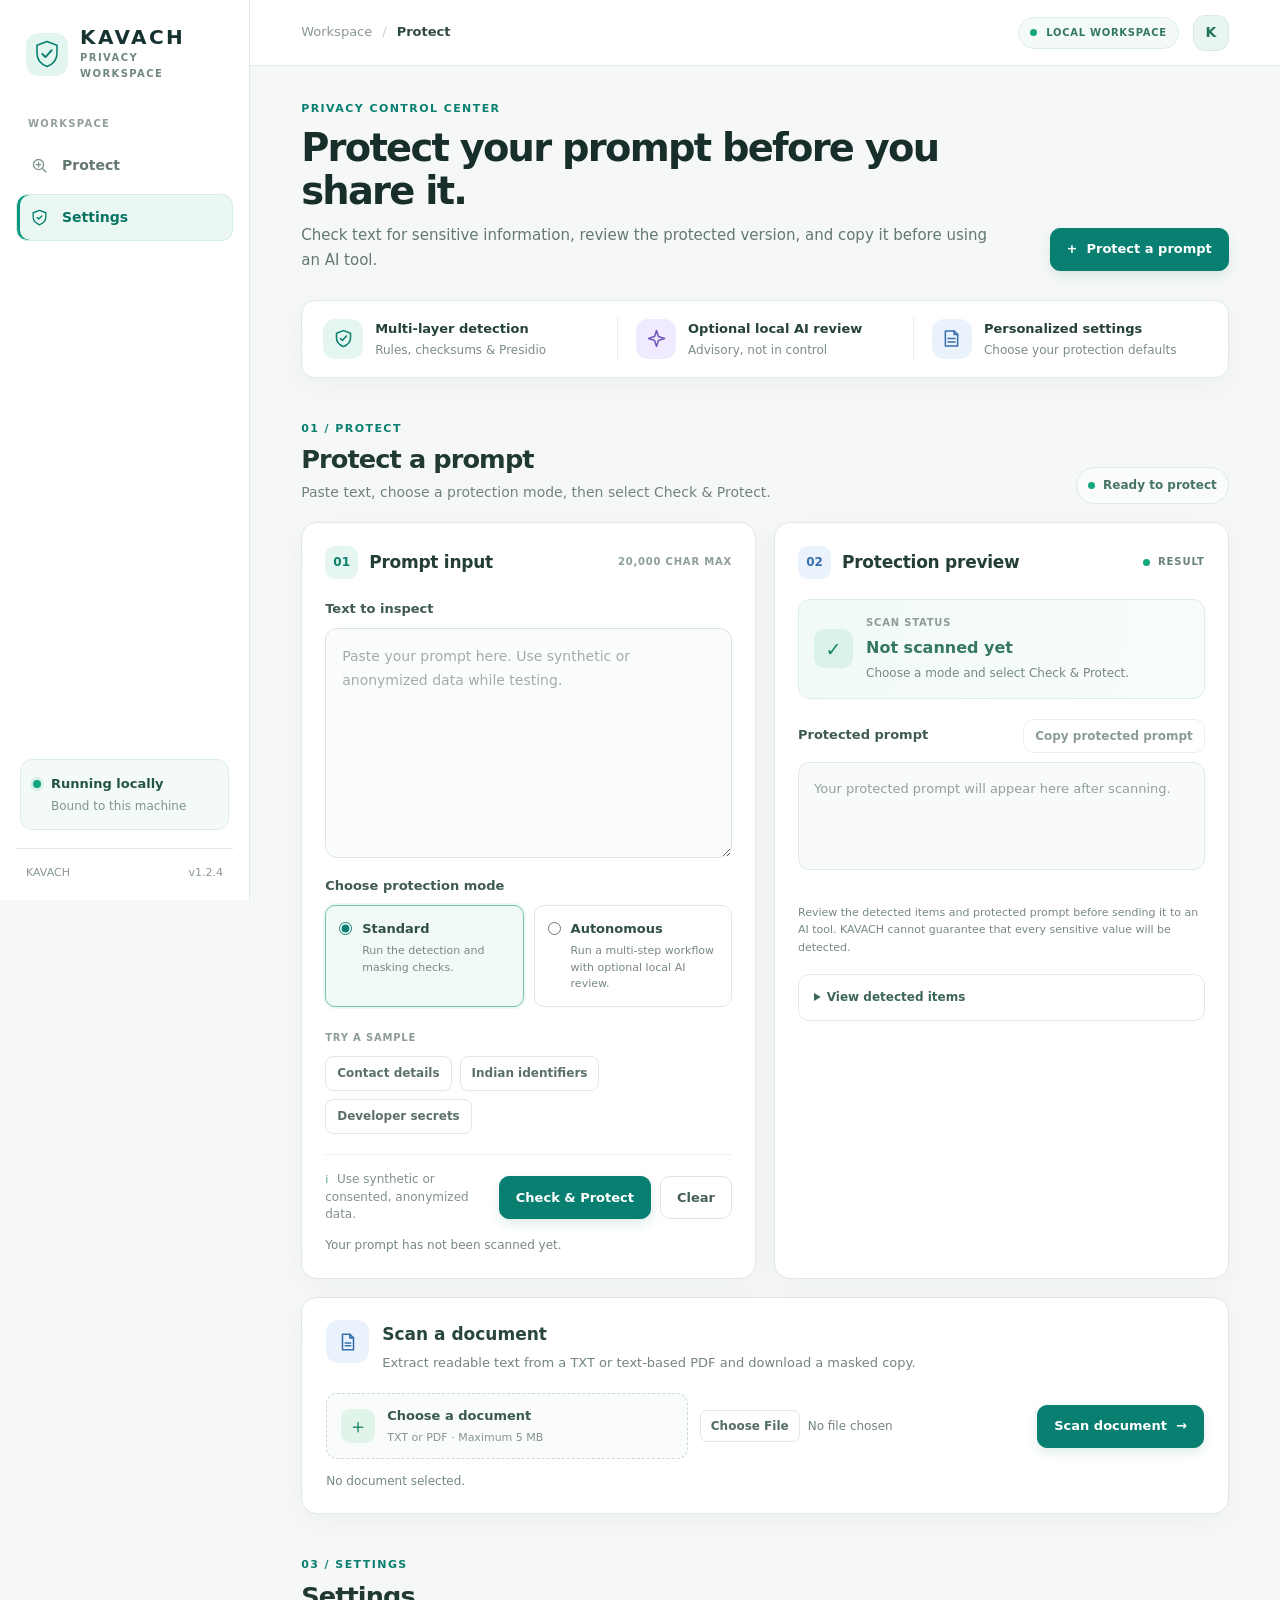
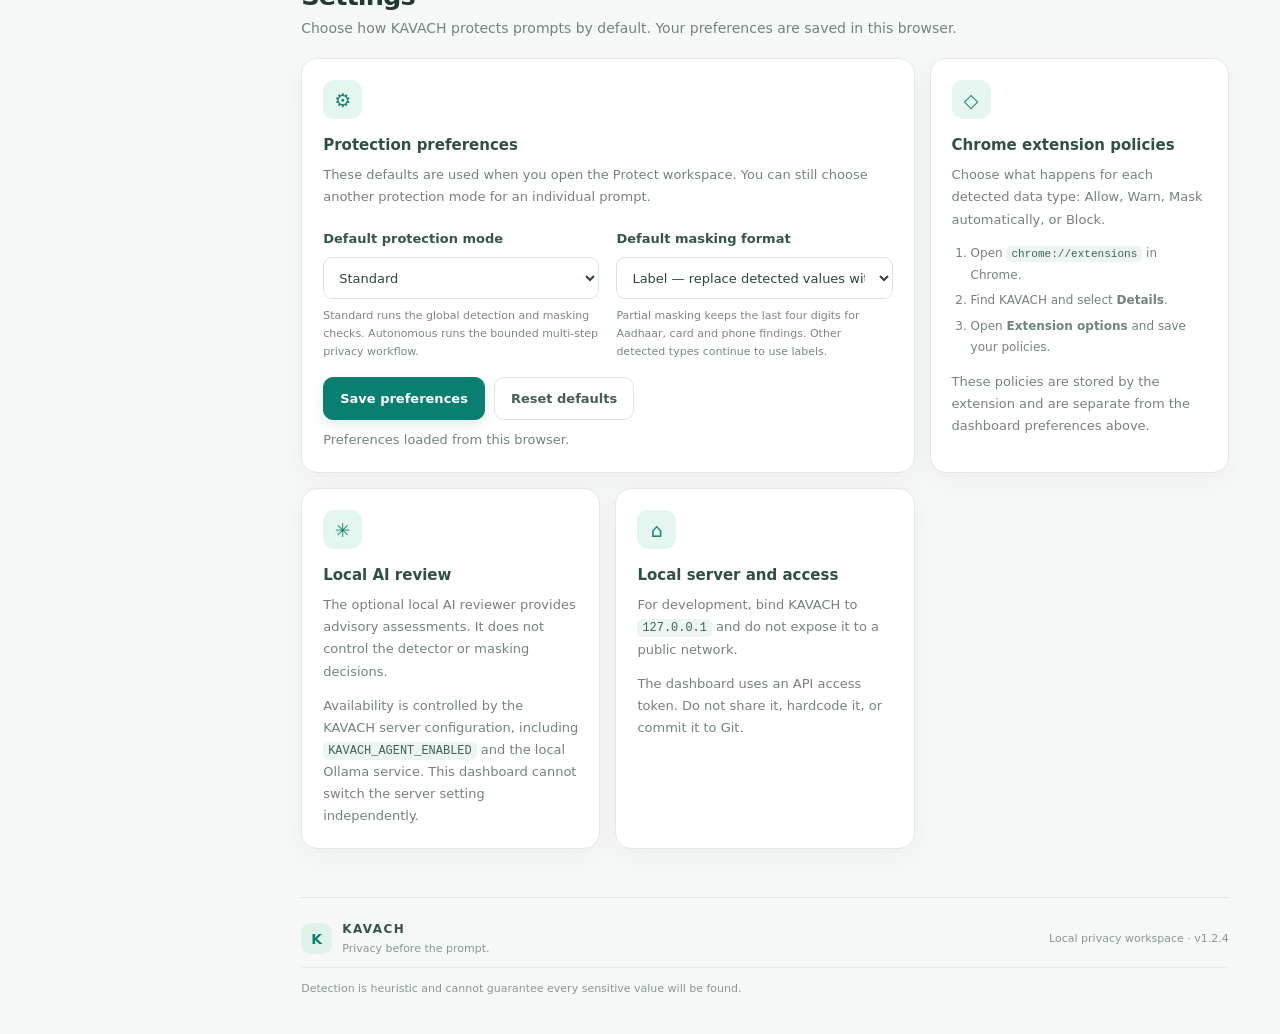
==== commit e9c2cc60: "Improve KAVACH dashboard UX and partial verification" ====
--- a/static/index.html
+++ b/static/index.html
@@ -12,7 +12,7 @@
 <body>
   <div class="app-shell">
     <aside class="sidebar" aria-label="Main navigation">
-      <a class="brand" href="#overview" aria-label="KAVACH overview">
+      <a class="brand" href="#scan" aria-label="KAVACH Protect">
         <span class="brand-mark" aria-hidden="true">
           <svg viewBox="0 0 48 48" fill="none"><path d="M24 4 40 10v13c0 10-6.8 17-16 21C14.8 40 8 33 8 23V10L24 4Z" stroke="currentColor" stroke-width="2.5" stroke-linejoin="round"/><path d="m16.5 24 5 5 10-11" stroke="currentColor" stroke-width="3" stroke-linecap="round" stroke-linejoin="round"/></svg>
         </span>
@@ -21,14 +21,20 @@
 
       <div class="nav-label">WORKSPACE</div>
       <nav class="side-nav">
-        <a class="nav-link active" href="#overview"><span class="nav-icon" aria-hidden="true"><svg viewBox="0 0 24 24"><rect x="3.5" y="3.5" width="7" height="7" rx="1.5"/><rect x="13.5" y="3.5" width="7" height="7" rx="1.5"/><rect x="3.5" y="13.5" width="7" height="7" rx="1.5"/><rect x="13.5" y="13.5" width="7" height="7" rx="1.5"/></svg></span><span>Overview</span></a>
-        <a class="nav-link" href="#scan"><span class="nav-icon" aria-hidden="true"><svg viewBox="0 0 24 24"><circle cx="10.8" cy="10.8" r="6.4"/><path d="m16 16 4.3 4.3M8 10.8h5.6M10.8 8v5.6"/></svg></span><span>Scan &amp; protect</span></a>
-        <a class="nav-link" href="#agentic"><span class="nav-icon" aria-hidden="true"><svg viewBox="0 0 24 24"><path d="M12 2.8 14.2 9.8 21.2 12l-7 2.2-2.2 7-2.2-7L2.8 12l7-2.2L12 2.8Z"/><path d="m19 2 .8 2.2L22 5l-2.2.8L19 8l-.8-2.2L16 5l2.2-.8L19 2Z"/></svg></span><span>Agentic workflow</span><span class="nav-pill">AI</span></a>
-        <a class="nav-link" href="#history"><span class="nav-icon" aria-hidden="true"><svg viewBox="0 0 24 24"><circle cx="12" cy="12" r="8.5"/><path d="M12 7v5l3.5 2"/></svg></span><span>Workflow history</span></a>
+        <a class="nav-link active" href="#scan">
+          <span class="nav-icon" aria-hidden="true">
+            <svg viewBox="0 0 24 24"><circle cx="10.8" cy="10.8" r="6.4"/><path d="m16 16 4.3 4.3M8 10.8h5.6M10.8 8v5.6"/></svg>
+          </span>
+          <span>Protect</span>
+        </a>
+
+        <a class="nav-link" href="#security">
+          <span class="nav-icon" aria-hidden="true">
+            <svg viewBox="0 0 24 24"><path d="M12 3 20 6v5.5c0 4.6-3.1 7.8-8 9.8-4.9-2-8-5.2-8-9.8V6l8-3Z"/><path d="m9 12 2 2 4-4"/></svg>
+          </span>
+          <span>Settings</span>
+        </a>
       </nav>
-
-      <div class="nav-label nav-label-spaced">SETTINGS</div>
-      <nav class="side-nav"><a class="nav-link" href="#security"><span class="nav-icon" aria-hidden="true"><svg viewBox="0 0 24 24"><path d="M12 3 20 6v5.5c0 4.6-3.1 7.8-8 9.8-4.9-2-8-5.2-8-9.8V6l8-3Z"/><path d="m9 12 2 2 4-4"/></svg></span><span>Security &amp; privacy</span></a></nav>
 
       <div class="sidebar-bottom">
         <div class="local-card"><span class="local-indicator" aria-hidden="true"></span><div><strong>Running locally</strong><p>Bound to this machine</p></div></div>
@@ -38,40 +44,76 @@
 
     <main class="main-content" id="overview">
       <header class="topbar">
-        <div class="breadcrumbs"><span>Workspace</span><span class="crumb-slash">/</span><strong>Overview</strong></div>
+        <div class="breadcrumbs"><span>Workspace</span><span class="crumb-slash">/</span><strong>Protect</strong></div>
         <div class="topbar-actions"><span class="environment-badge"><span class="environment-dot" aria-hidden="true"></span> LOCAL WORKSPACE</span><span class="avatar" aria-label="KAVACH workspace">K</span></div>
       </header>
 
       <div class="page-content">
         <section class="page-heading">
-          <div><p class="eyebrow">PRIVACY CONTROL CENTER</p><h1>Protect the prompt.<br class="mobile-break"> Keep control of your data.</h1><p class="page-subtitle">Inspect sensitive information, review what KAVACH will mask, and keep private data out of prompts you share with AI tools.</p></div>
-          <a class="button button-primary heading-action" href="#scan"><span aria-hidden="true">＋</span> Scan a prompt</a>
+          <div><p class="eyebrow">PRIVACY CONTROL CENTER</p><h1>Protect your prompt<br class="mobile-break"> before you share it.</h1><p class="page-subtitle">Check text for sensitive information, review the protected version, and copy it before using an AI tool.</p></div>
+          <a class="button button-primary heading-action" href="#scan"><span aria-hidden="true">+</span> Protect a prompt</a>
         </section>
 
         <section class="trust-strip" aria-label="KAVACH capabilities">
           <div class="trust-item"><span class="trust-icon trust-teal" aria-hidden="true"><svg viewBox="0 0 24 24"><path d="M12 3 20 6v5.5c0 4.6-3.1 7.8-8 9.8-4.9-2-8-5.2-8-9.8V6l8-3Z"/><path d="m8.5 12 2.2 2.2 4.7-5"/></svg></span><span><strong>Multi-layer detection</strong><small>Rules, checksums &amp; Presidio</small></span></div>
           <div class="trust-item"><span class="trust-icon trust-purple" aria-hidden="true"><svg viewBox="0 0 24 24"><path d="M12 2.8 14.2 9.8 21.2 12l-7 2.2-2.2 7-2.2-7L2.8 12l7-2.2L12 2.8Z"/></svg></span><span><strong>Optional local AI review</strong><small>Advisory, not in control</small></span></div>
-          <div class="trust-item"><span class="trust-icon trust-blue" aria-hidden="true"><svg viewBox="0 0 24 24"><path d="M5 3.5h10l4 4v13H5z"/><path d="M15 3.5v4h4M8 12h8M8 16h8"/></svg></span><span><strong>Metadata-only history</strong><small>Workflow traceability</small></span></div>
+          <div class="trust-item"><span class="trust-icon trust-blue" aria-hidden="true"><svg viewBox="0 0 24 24"><path d="M5 3.5h10l4 4v13H5z"/><path d="M15 3.5v4h4M8 12h8M8 16h8"/></svg></span><span><strong>Personalized settings</strong><small>Choose your protection defaults</small></span></div>
         </section>
 
         <section class="section-block" id="scan">
-          <div class="section-heading"><div><p class="eyebrow">01 / SCAN &amp; PROTECT</p><h2>Check a prompt</h2><p>Paste text or try a synthetic example. Results update as you type.</p></div><span class="section-chip"><span class="chip-dot" aria-hidden="true"></span> Ready to scan</span></div>
+          <div class="section-heading"><div><p class="eyebrow">01 / PROTECT</p><h2>Protect a prompt</h2><p>Paste text, choose a protection mode, then select Check &amp; Protect.</p></div><span class="section-chip"><span class="chip-dot" aria-hidden="true"></span> Ready to protect</span></div>
 
           <div class="scanner-grid">
             <article class="panel prompt-panel">
               <div class="panel-heading"><div><span class="step-index">01</span><h3>Prompt input</h3></div><span class="micro-label">20,000 CHAR MAX</span></div>
               <label for="inp" class="field-label">Text to inspect</label>
               <textarea id="inp" class="prompt-input" maxlength="20000" placeholder="Paste your prompt here. Use synthetic or anonymized data while testing." spellcheck="false"></textarea>
+
+              <fieldset class="protection-mode">
+                <legend class="field-label">Choose protection mode</legend>
+                <label class="mode-option">
+                  <input type="radio" name="protection-mode" value="standard" checked>
+                  <span><strong>Standard</strong><small>Run the detection and masking checks.</small></span>
+                </label>
+                <label class="mode-option">
+                  <input type="radio" name="protection-mode" value="autonomous">
+                  <span><strong>Autonomous</strong><small>Run a multi-step workflow with optional local AI review.</small></span>
+                </label>
+              </fieldset>
+
               <div class="example-block"><span class="micro-label">TRY A SAMPLE</span><div class="example-row"><button type="button" class="example-chip" data-s="0">Contact details</button><button type="button" class="example-chip" data-s="1">Indian identifiers</button><button type="button" class="example-chip" data-s="2">Developer secrets</button></div></div>
-              <div class="panel-actions"><p class="helper-copy"><span class="helper-lock" aria-hidden="true">●</span> Use synthetic or consented, anonymized data.</p><button type="button" id="clear" class="button button-quiet">Clear</button></div>
+              <div class="panel-actions">
+                <p class="helper-copy"><span class="helper-lock" aria-hidden="true">i</span> Use synthetic or consented, anonymized data.</p>
+                <div class="prompt-action-buttons">
+                  <button type="button" id="protect-button" class="button button-primary">Check &amp; Protect</button>
+                  <button type="button" id="clear" class="button button-quiet">Clear</button>
+                </div>
+              </div>
+              <p id="protection-status" class="status-line" aria-live="polite">Your prompt has not been scanned yet.</p>
             </article>
 
             <article class="panel result-panel">
-              <div class="panel-heading"><div><span class="step-index step-index-result">02</span><h3>Protection preview</h3></div><span class="live-label"><span class="live-dot" aria-hidden="true"></span> LIVE</span></div>
-              <div class="risk-banner"><div class="risk-mark" aria-hidden="true">✓</div><div class="risk-copy"><span class="micro-label">SCAN STATUS</span><strong id="level" class="level none">No risk found</strong><span id="score" class="risk-detail">Enter text to begin scanning.</span></div></div>
-              <div class="masked-output-wrap"><div class="output-heading"><label class="field-label" for="out">Masked preview</label><span class="output-lock"><span aria-hidden="true">♢</span> Protected output</span></div><div id="out" class="out empty" aria-live="polite">Your masked prompt will appear here.</div></div>
-              <div class="findings-heading"><h4>Detected findings</h4><span class="micro-label">TYPE · POSITION · CONFIDENCE</span></div>
-              <div class="table-wrap"><table class="findings-table"><thead><tr><th scope="col">Type</th><th scope="col">Position</th><th scope="col">Confidence</th></tr></thead><tbody id="rows"><tr><td colspan="3" class="empty-cell">No scan results yet.</td></tr></tbody></table></div>
+              <div class="panel-heading"><div><span class="step-index step-index-result">02</span><h3>Protection preview</h3></div><span class="live-label"><span class="live-dot" aria-hidden="true"></span> RESULT</span></div>
+              <div class="risk-banner"><div class="risk-mark" aria-hidden="true">✓</div><div class="risk-copy"><span class="micro-label">SCAN STATUS</span><strong id="level" class="level none">Not scanned yet</strong><span id="score" class="risk-detail">Choose a mode and select Check &amp; Protect.</span></div></div>
+              <div class="masked-output-wrap"><div class="output-heading"><label class="field-label" for="out">Protected prompt</label><button type="button" id="copy-protected" class="button button-quiet button-small" disabled>Copy protected prompt</button></div><div id="out" class="out empty" aria-live="polite">Your protected prompt will appear here after scanning.</div><p id="copy-feedback" class="copy-feedback" aria-live="polite"></p>
+                <p class="protection-review-note">Review the detected items and protected prompt before sending it to an AI tool. KAVACH cannot guarantee that every sensitive value will be detected.</p></div>
+              <details class="findings-details"><summary>View detected items</summary><div class="findings-heading"><h4>Detected findings</h4><span class="micro-label">TYPE · POSITION · CONFIDENCE</span></div>
+              <div class="table-wrap"><table class="findings-table"><thead><tr><th scope="col">Type</th><th scope="col">Position</th><th scope="col">Confidence</th></tr></thead><tbody id="rows"><tr><td colspan="3" class="empty-cell">No scan results yet.</td></tr></tbody></table></div></details>
+
+              <section id="protection-summary" class="protection-summary" hidden aria-live="polite">
+                <div class="protection-summary-top">
+                  <div>
+                    <span class="micro-label">PROTECTION SUMMARY</span>
+                    <h4 id="protection-summary-title">Protection preview ready</h4>
+                    <p id="protection-summary-message">Review the protected prompt before sharing.</p>
+                  </div>
+                  <span id="protection-summary-status" class="protection-summary-badge neutral">Not scanned</span>
+                </div>
+                <div class="protection-summary-count">
+                  <span>Detected items</span>
+                  <strong id="protection-summary-count">0</strong>
+                </div>
+              </section>
             </article>
           </div>
 
@@ -83,23 +125,74 @@
           </article>
         </section>
 
-        <section class="section-block" id="agentic">
-          <div class="section-heading"><div><p class="eyebrow">02 / AGENTIC ANALYSIS</p><h2>Privacy Analyst workflow</h2><p>Coordinate detection, optional AI review, masking, verification, and audit metadata.</p></div><span class="section-chip ai-chip"><span aria-hidden="true">✳</span> Advisory AI</span></div>
-          <article class="panel agent-panel"><div class="agent-intro"><div class="agent-emblem" aria-hidden="true"><svg viewBox="0 0 48 48" fill="none"><path d="M24 4 41 11v13c0 10-6.8 16.8-17 21C13.8 40.8 7 34 7 24V11L24 4Z" stroke="currentColor" stroke-width="2"/><path d="m16 24 5.5 5.5L33 17" stroke="currentColor" stroke-width="2.5" stroke-linecap="round" stroke-linejoin="round"/></svg></div><div><h3>A coordinated privacy check</h3><p>The local model provides an advisory assessment. The detector stays responsible for findings and masking.</p></div></div>
-            <div class="agent-steps" aria-label="Workflow stages"><div class="agent-step"><span>01</span><strong>Detect</strong><small>Find candidate data</small></div><span class="step-arrow" aria-hidden="true">→</span><div class="agent-step"><span>02</span><strong>Review</strong><small>Optional local LLM</small></div><span class="step-arrow" aria-hidden="true">→</span><div class="agent-step"><span>03</span><strong>Mask</strong><small>Replace sensitive values</small></div><span class="step-arrow" aria-hidden="true">→</span><div class="agent-step"><span>04</span><strong>Verify</strong><small>Record workflow status</small></div></div>
-            <div class="agent-actions"><p id="agentic-run-status" class="status-line" aria-live="polite">Ready. Enter a prompt above to begin.</p><button type="button" id="run-agentic" class="button button-primary">Run workflow <span aria-hidden="true">→</span></button></div>
-            <div id="agentic-results" class="agentic-results" hidden><div class="results-title"><div><p class="eyebrow">PRIVACY WORKFLOW RESULTS</p><h4>Review summary</h4></div><span class="section-chip">Sanitized view</span></div><pre id="agentic-output" class="agentic-output"></pre></div>
-          </article>
-        </section>
-
-        <section class="section-block" id="history">
-          <div class="section-heading"><div><p class="eyebrow">03 / AUDIT TRAIL</p><h2>Workflow history</h2><p>Review recent run metadata, risk levels, verification status, and human-review flags.</p></div><button type="button" id="refresh-history" class="button button-quiet">↻ Refresh history</button></div>
-          <article class="panel history-panel"><div class="history-note"><span class="note-icon" aria-hidden="true">i</span><p>History is intended to store workflow metadata only—not original prompts or raw sensitive values.</p></div><p id="history-status" class="status-line" aria-live="polite">History has not been loaded yet.</p><div id="history-list" class="history-list"></div></article>
-        </section>
-
-        <section class="section-block" id="security">
-          <div class="section-heading"><div><p class="eyebrow">04 / SETTINGS</p><h2>Security &amp; privacy</h2><p>Know where KAVACH runs and what its current protections do.</p></div></div>
-          <div class="security-grid"><article class="panel security-card"><span class="security-icon" aria-hidden="true">⌂</span><h3>Local server</h3><p>For development, bind KAVACH to <code>127.0.0.1</code> and do not expose it to a public network.</p></article><article class="panel security-card"><span class="security-icon" aria-hidden="true">♢</span><h3>API access token</h3><p>The dashboard includes a token in API calls. Avoid sharing it, hardcoding it, or committing it to Git.</p></article><article class="panel security-card"><span class="security-icon" aria-hidden="true">✳</span><h3>Advisory AI</h3><p>The LLM review is optional and advisory. Detection and masking remain controlled by KAVACH's scanner.</p></article></div>
+<section class="section-block" id="security">
+          <div class="section-heading">
+            <div>
+              <p class="eyebrow">03 / SETTINGS</p>
+              <h2>Settings</h2>
+              <p>Choose how KAVACH protects prompts by default. Your preferences are saved in this browser.</p>
+            </div>
+          </div>
+
+          <div class="security-grid settings-grid">
+            <article class="panel security-card settings-preferences">
+              <span class="security-icon" aria-hidden="true">⚙</span>
+              <h3>Protection preferences</h3>
+              <p>These defaults are used when you open the Protect workspace. You can still choose another protection mode for an individual prompt.</p>
+
+              <form id="settings-form" class="settings-form">
+                <div class="settings-field">
+                  <label for="settings-default-mode">Default protection mode</label>
+                  <select id="settings-default-mode" name="protectionMode">
+                    <option value="standard">Standard</option>
+                    <option value="autonomous">Autonomous</option>
+                  </select>
+                  <small>Standard runs the global detection and masking checks. Autonomous runs the bounded multi-step privacy workflow.</small>
+                </div>
+
+                <div class="settings-field">
+                  <label for="settings-masking-format">Default masking format</label>
+                  <select id="settings-masking-format" name="maskingMode">
+                    <option value="label">Label — replace detected values with [TYPE]</option>
+                    <option value="partial">Partial — keep the last four digits for Aadhaar, card and phone</option>
+                  </select>
+                  <small>Partial masking keeps the last four digits for Aadhaar, card and phone findings. Other detected types continue to use labels.</small>
+                </div>
+
+                <div class="settings-actions">
+                  <button type="submit" class="button button-primary">Save preferences</button>
+                  <button type="button" id="reset-settings" class="button button-quiet">Reset defaults</button>
+                </div>
+                <p id="settings-status" class="status-line" role="status" aria-live="polite">Loading saved preferences...</p>
+              </form>
+            </article>
+
+            <article class="panel security-card">
+              <span class="security-icon" aria-hidden="true">◇</span>
+              <h3>Chrome extension policies</h3>
+              <p>Choose what happens for each detected data type: Allow, Warn, Mask automatically, or Block.</p>
+              <ol class="settings-steps">
+                <li>Open <code>chrome://extensions</code> in Chrome.</li>
+                <li>Find KAVACH and select <strong>Details</strong>.</li>
+                <li>Open <strong>Extension options</strong> and save your policies.</li>
+              </ol>
+              <p class="settings-help">These policies are stored by the extension and are separate from the dashboard preferences above.</p>
+            </article>
+
+            <article class="panel security-card">
+              <span class="security-icon" aria-hidden="true">✳</span>
+              <h3>Local AI review</h3>
+              <p>The optional local AI reviewer provides advisory assessments. It does not control the detector or masking decisions.</p>
+              <p class="settings-help">Availability is controlled by the KAVACH server configuration, including <code>KAVACH_AGENT_ENABLED</code> and the local Ollama service. This dashboard cannot switch the server setting independently.</p>
+            </article>
+
+            <article class="panel security-card">
+              <span class="security-icon" aria-hidden="true">⌂</span>
+              <h3>Local server and access</h3>
+              <p>For development, bind KAVACH to <code>127.0.0.1</code> and do not expose it to a public network.</p>
+              <p class="settings-help">The dashboard uses an API access token. Do not share it, hardcode it, or commit it to Git.</p>
+            </article>
+          </div>
         </section>
 
         <footer class="page-footer"><div class="footer-brand"><span class="footer-mark" aria-hidden="true">K</span><span><strong>KAVACH</strong><small>Privacy before the prompt.</small></span></div><p>Local privacy workspace · v1.2.4</p><p class="footer-disclaimer">Detection is heuristic and cannot guarantee every sensitive value will be found.</p></footer>
--- a/static/style.css
+++ b/static/style.css
@@ -353,3 +353,327 @@
   .agentic-status-row { align-items: flex-start; }
   .agentic-copy-button { width: 100%; }
 }
+
+
+/* User-facing protection flow */
+.protection-mode {
+  display: grid;
+  grid-template-columns: repeat(2, minmax(0, 1fr));
+  gap: 10px;
+  margin: 18px 0 0;
+  padding: 0;
+  border: 0;
+}
+
+.protection-mode legend {
+  grid-column: 1 / -1;
+  padding: 0;
+}
+
+.mode-option {
+  display: flex;
+  min-width: 0;
+  align-items: flex-start;
+  gap: 10px;
+  padding: 13px;
+  border: 1px solid #dfe9e4;
+  border-radius: 10px;
+  background: #fff;
+  cursor: pointer;
+}
+
+.mode-option:has(input:checked) {
+  border-color: #77c5ae;
+  background: #f2faf6;
+  box-shadow: 0 0 0 2px rgba(8, 127, 112, .06);
+}
+
+.mode-option input {
+  flex: 0 0 auto;
+  margin: 3px 0 0;
+  accent-color: #087f70;
+}
+
+.mode-option span {
+  display: flex;
+  min-width: 0;
+  flex-direction: column;
+  gap: 4px;
+}
+
+.mode-option strong {
+  color: #315044;
+  font-size: 13px;
+}
+
+.mode-option small {
+  color: #778980;
+  font-size: 11px;
+  line-height: 1.5;
+}
+
+.prompt-action-buttons {
+  display: flex;
+  flex: 0 0 auto;
+  align-items: center;
+  gap: 9px;
+}
+
+.copy-feedback {
+  min-height: 18px;
+  margin: 7px 0 0;
+  color: #187653;
+  font-size: 12px;
+  line-height: 1.5;
+}
+
+.findings-details,
+.workflow-details {
+  margin-top: 17px;
+  border: 1px solid #e2ebe6;
+  border-radius: 11px;
+  background: #fff;
+}
+
+.findings-details > summary,
+.workflow-details > summary {
+  padding: 13px 15px;
+  color: #3e6656;
+  font-size: 12px;
+  font-weight: 750;
+  cursor: pointer;
+}
+
+.findings-details[open] > summary,
+.workflow-details[open] > summary {
+  border-bottom: 1px solid #edf2ef;
+}
+
+.findings-details .findings-heading {
+  margin: 14px 14px 9px;
+}
+
+.findings-details .table-wrap {
+  margin: 0 14px 14px;
+}
+
+.workflow-details > .agentic-results {
+  margin: 0;
+  padding: 14px;
+  border: 0;
+}
+
+.workflow-details .agentic-output {
+  max-height: 300px;
+}
+
+@media (max-width: 680px) {
+  .protection-mode {
+    grid-template-columns: 1fr;
+  }
+
+  .panel-actions {
+    align-items: stretch;
+    flex-direction: column;
+  }
+
+  .prompt-action-buttons {
+    width: 100%;
+  }
+
+  .prompt-action-buttons .button {
+    flex: 1;
+  }
+}
+
+
+/* Functional dashboard settings */
+.settings-grid {
+  align-items: stretch;
+}
+
+.settings-preferences {
+  grid-column: span 2;
+}
+
+.settings-preferences > h3 {
+  margin-bottom: 7px;
+}
+
+.settings-form {
+  display: grid;
+  grid-template-columns: repeat(2, minmax(0, 1fr));
+  gap: 17px;
+  margin-top: 20px;
+}
+
+.settings-field {
+  display: flex;
+  min-width: 0;
+  flex-direction: column;
+  gap: 8px;
+}
+
+.settings-field label {
+  color: #365548;
+  font-size: 13px;
+  font-weight: 780;
+}
+
+.settings-field select {
+  width: 100%;
+  min-height: 42px;
+  padding: 9px 11px;
+  border: 1px solid #d9e5df;
+  border-radius: 9px;
+  background: #fff;
+  color: #29463a;
+  font: 13px Inter, system-ui, sans-serif;
+}
+
+.settings-field select:focus {
+  outline: 3px solid rgba(8, 127, 112, .12);
+  border-color: #79c7b3;
+}
+
+.settings-field small,
+.settings-help {
+  color: #778980;
+  font-size: 11px;
+  line-height: 1.6;
+}
+
+.settings-actions {
+  display: flex;
+  flex-wrap: wrap;
+  align-items: center;
+  gap: 9px;
+  grid-column: 1 / -1;
+}
+
+.settings-form .status-line {
+  grid-column: 1 / -1;
+  margin-top: -8px;
+}
+
+.settings-steps {
+  padding-left: 19px;
+  color: #71847a;
+  font-size: 12px;
+  line-height: 1.8;
+}
+
+.settings-steps li + li {
+  margin-top: 4px;
+}
+
+.settings-help {
+  margin-top: 12px !important;
+}
+
+@media (max-width: 980px) {
+  .settings-preferences {
+    grid-column: 1 / -1;
+  }
+}
+
+@media (max-width: 680px) {
+  .settings-form {
+    grid-template-columns: 1fr;
+  }
+
+  .settings-actions {
+    flex-direction: column;
+    align-items: stretch;
+  }
+}
+
+
+/* Protect-page review reminder */
+.protection-review-note {
+  margin: 9px 0 0;
+  color: #778980;
+  font-size: 11px;
+  line-height: 1.6;
+}
+
+
+/* Simple user-facing protection summary */
+.protection-summary {
+  margin-top: 17px;
+  padding: 17px;
+  border: 1px solid #dcebe3;
+  border-radius: 12px;
+  background: #f8fcf9;
+}
+
+.protection-summary[hidden] {
+  display: none !important;
+}
+
+.protection-summary-top {
+  display: flex;
+  align-items: flex-start;
+  justify-content: space-between;
+  gap: 15px;
+}
+
+.protection-summary-top h4 {
+  margin: 6px 0;
+  color: #294b3e;
+  font-size: 16px;
+  font-weight: 800;
+}
+
+.protection-summary-top p {
+  margin: 0;
+  color: #6e8378;
+  font-size: 12px;
+  line-height: 1.65;
+}
+
+.protection-summary-badge {
+  display: inline-flex;
+  flex: 0 0 auto;
+  align-items: center;
+  padding: 7px 11px;
+  border-radius: 999px;
+  background: #edf3f6;
+  color: #5f7380;
+  font-size: 11px;
+  font-weight: 800;
+}
+
+.protection-summary-badge.success {
+  background: #e1f6eb;
+  color: #187653;
+}
+
+.protection-summary-badge.warning {
+  background: #fff0df;
+  color: #9a5b18;
+}
+
+.protection-summary-count {
+  display: flex;
+  align-items: center;
+  justify-content: space-between;
+  gap: 12px;
+  margin-top: 14px;
+  padding-top: 12px;
+  border-top: 1px solid #e5eee9;
+  color: #71847a;
+  font-size: 12px;
+}
+
+.protection-summary-count strong {
+  color: #315044;
+  font-size: 17px;
+}
+
+@media (max-width: 680px) {
+  .protection-summary-top {
+    flex-direction: column;
+    align-items: flex-start;
+  }
+}
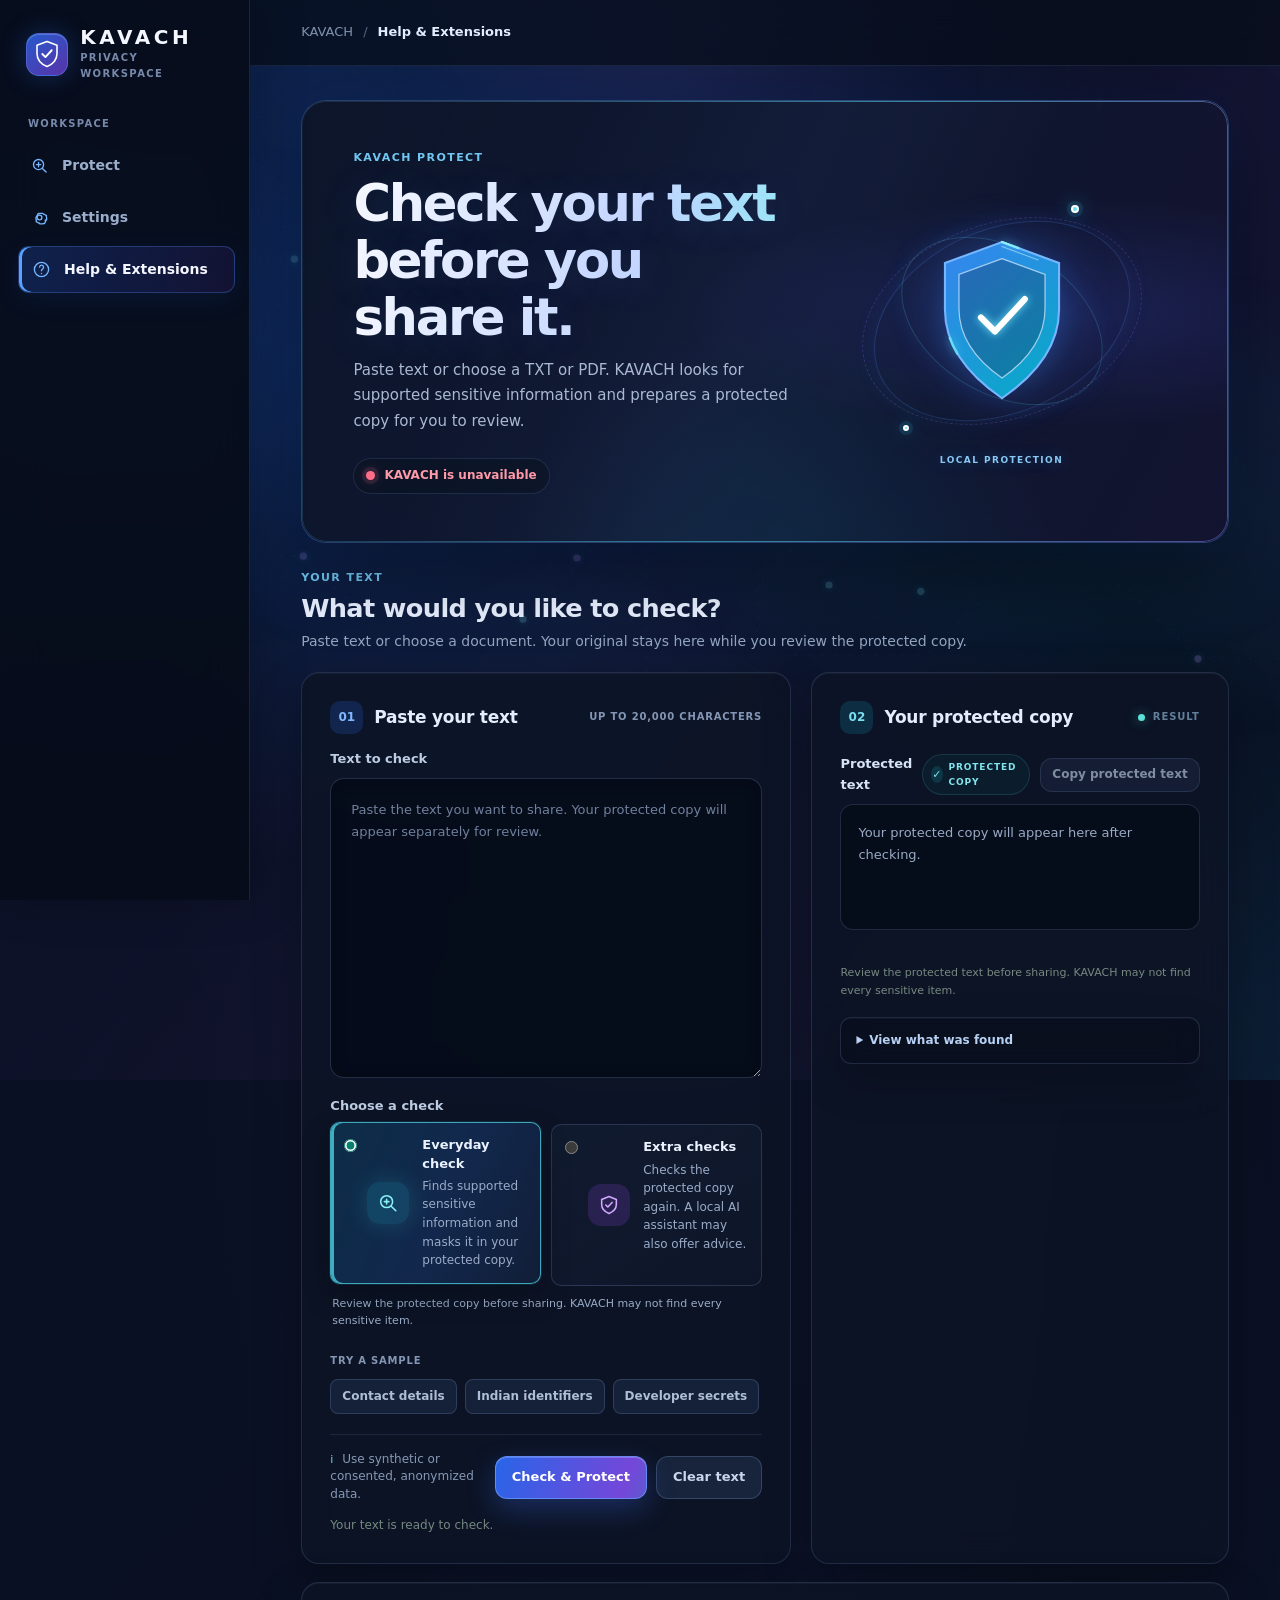
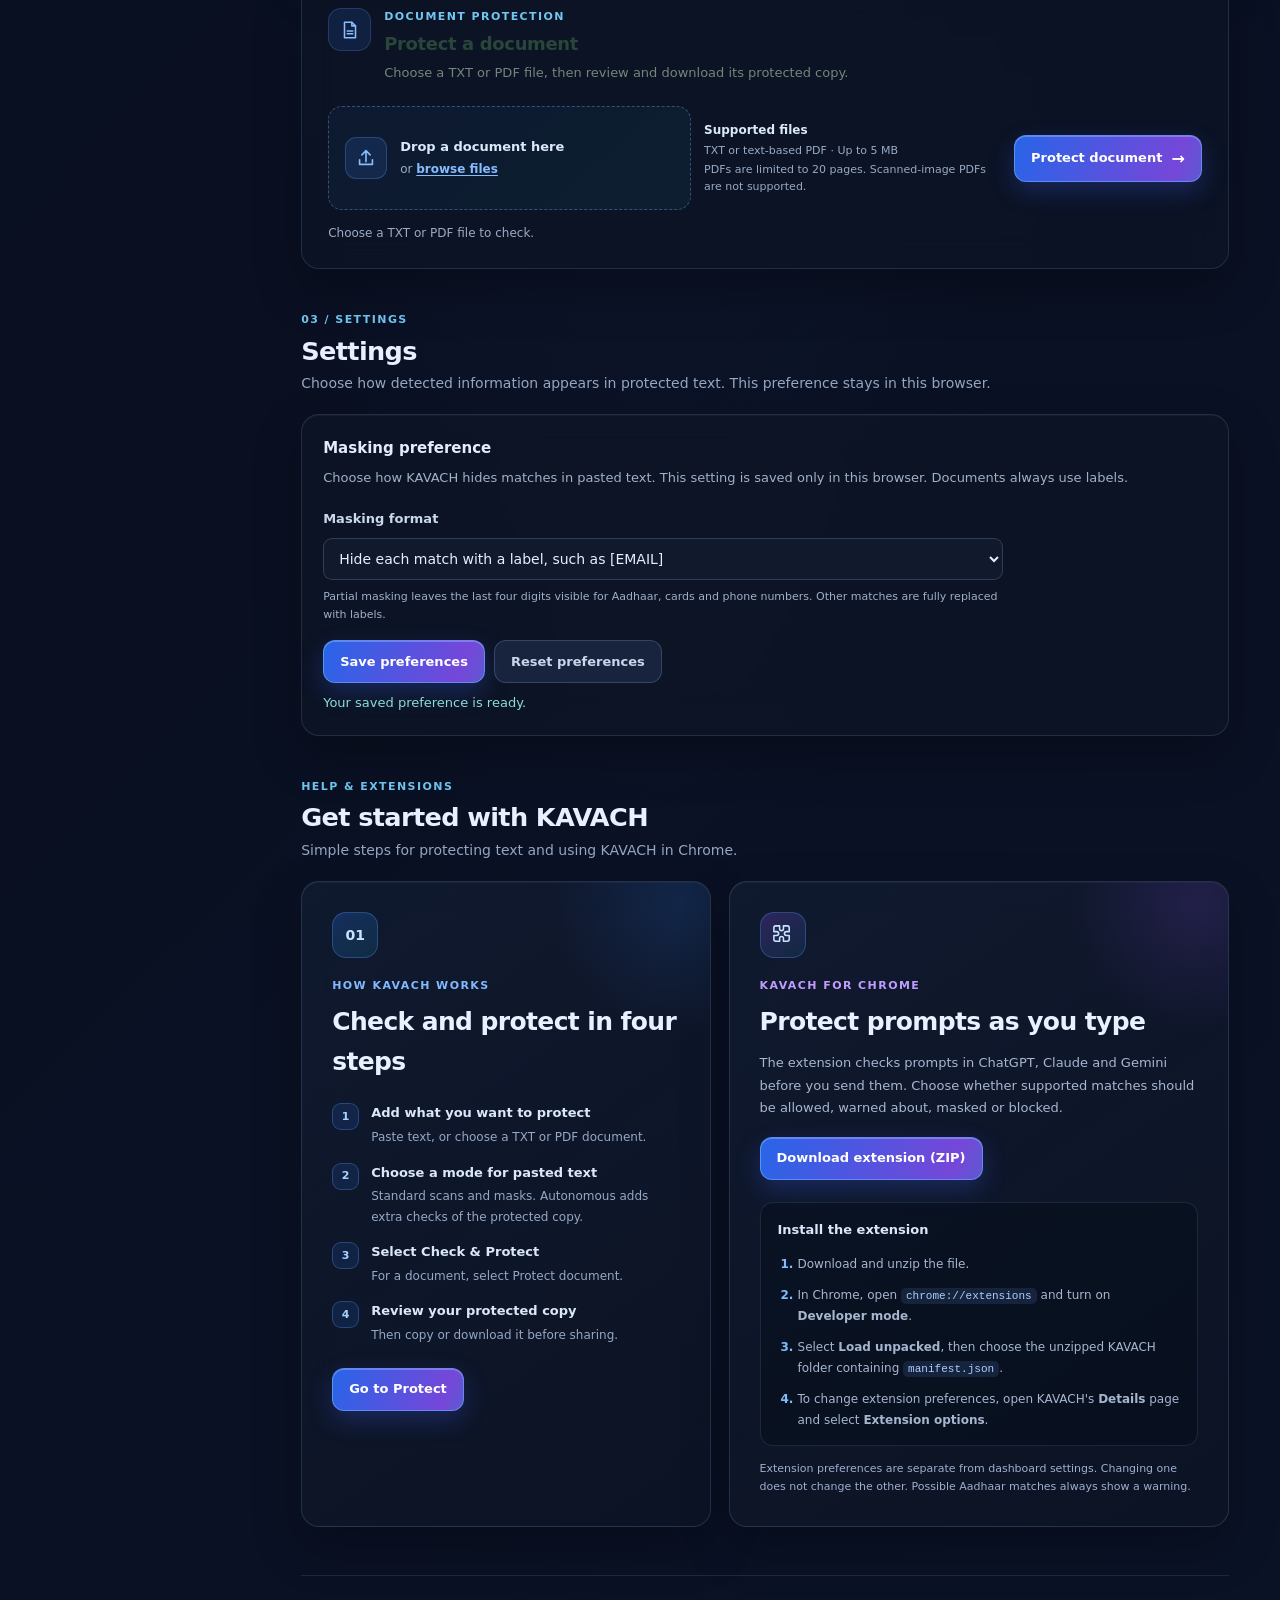
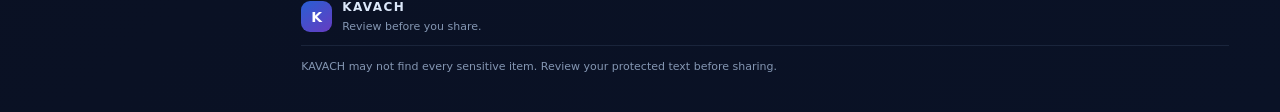
==== commit 3775b6ba: "Release KAVACH Lite local version" ====
--- a/static/index.html
+++ b/static/index.html
@@ -3,7 +3,7 @@
 <head>
   <meta charset="utf-8">
   <meta name="viewport" content="width=device-width, initial-scale=1">
-  <meta name="theme-color" content="#f7faf9">
+  <meta name="theme-color" content="#080e1e">
   <meta name="description" content="KAVACH local privacy workspace for scanning and masking sensitive information before using AI tools.">
   <title>KAVACH — Privacy Workspace</title>
   <link rel="stylesheet" href="/static/style.css">
@@ -11,6 +11,20 @@
 </head>
 <body>
   <div class="app-shell">
+    <svg class="environment-network" viewBox="0 0 1600 1000" preserveAspectRatio="xMidYMid slice" aria-hidden="true">
+      <defs><linearGradient id="ambientEnergy" x1="0" x2="1"><stop stop-color="#5fe6ef" stop-opacity="0"/><stop offset=".48" stop-color="#9dcaff" stop-opacity=".85"/><stop offset="1" stop-color="#bc8aff" stop-opacity="0"/></linearGradient></defs>
+      <path d="M42 210h146l78 78h150l82-82h168l70 70h166M1310 117h-138l-82 82h-150l-86 86h-124M0 704h190l86-86h150l70 70h174l90-90h152M1600 732h-180l-80-80h-146l-75 75h-150"/>
+      <path d="M321 0v126l84 84v122l-72 72v146M1276 0v178l-70 70v148l95 95v130M730 1000V842l77-77V620l-95-95V390M1010 1000V858l-80-80V650l72-72V452"/>
+      <path class="ambient-streak streak-one" d="M35 210h381l82-82h168"/><path class="ambient-streak streak-two" d="M1565 732h-325l-75 75h-150"/>
+      <circle cx="42" cy="210" r="4"/><circle cx="416" cy="288" r="4"/><circle cx="736" cy="284" r="4"/><circle cx="902" cy="354" r="4"/>
+      <circle cx="1310" cy="117" r="4"/><circle cx="1008" cy="199" r="4"/><circle cx="630" cy="285" r="4"/>
+      <circle cx="0" cy="704" r="4"/><circle cx="426" cy="618" r="4"/><circle cx="670" cy="688" r="4"/><circle cx="1112" cy="657" r="4"/><circle cx="1420" cy="732" r="4"/>
+      <circle cx="321" cy="126" r="4"/><circle cx="1276" cy="178" r="4"/><circle cx="730" cy="620" r="4"/><circle cx="1010" cy="650" r="4"/>
+      <circle class="field-particle particle-small" cx="178" cy="428" r="1.7"/><circle class="field-particle particle-large" cx="530" cy="482" r="3"/>
+      <circle class="field-particle particle-medium" cx="850" cy="142" r="2.3"/><circle class="field-particle particle-small" cx="1114" cy="432" r="1.7"/>
+      <circle class="field-particle particle-large" cx="1450" cy="380" r="2.8"/><circle class="field-particle particle-medium" cx="260" cy="830" r="2.1"/>
+      <circle class="field-particle particle-small" cx="910" cy="852" r="1.6"/><circle class="field-particle particle-medium" cx="1360" cy="912" r="2.2"/>
+    </svg>
     <aside class="sidebar" aria-label="Main navigation">
       <a class="brand" href="#scan" aria-label="KAVACH Protect">
         <span class="brand-mark" aria-hidden="true">
@@ -30,98 +44,162 @@
 
         <a class="nav-link" href="#security">
           <span class="nav-icon" aria-hidden="true">
-            <svg viewBox="0 0 24 24"><path d="M12 3 20 6v5.5c0 4.6-3.1 7.8-8 9.8-4.9-2-8-5.2-8-9.8V6l8-3Z"/><path d="m9 12 2 2 4-4"/></svg>
+            <svg viewBox="0 0 24 24"><circle cx="12" cy="12" r="3"/><path d="M19.4 15a1.7 1.7 0 0 0 .3 1.9l.1.1-1.7 2.9-.2-.1a1.7 1.7 0 0 0-1.8.2l-.2.1h-3.4l-.1-.2a1.7 1.7 0 0 0-1.5-1l-.2 0-2.9-1.7.1-.2a1.7 1.7 0 0 0-.2-1.8l-.1-.2v-3.4l.2-.1a1.7 1.7 0 0 0 1-1.5v-.2l1.7-2.9.2.1a1.7 1.7 0 0 0 1.8-.2l.2-.1h3.4l.1.2a1.7 1.7 0 0 0 1.5 1l.2 0 2.9 1.7-.1.2a1.7 1.7 0 0 0 .2 1.8l.1.2v3.4z"/></svg>
           </span>
           <span>Settings</span>
         </a>
+        <a class="nav-link" href="#help">
+          <span class="nav-icon" aria-hidden="true">
+            <svg viewBox="0 0 24 24"><circle cx="12" cy="12" r="9"/><path d="M9.6 9a2.5 2.5 0 1 1 4.3 1.8c-1.1 1-1.9 1.4-1.9 2.7M12 17h.01"/></svg>
+          </span>
+          <span>Help &amp; Extensions</span>
+        </a>
       </nav>
-
-      <div class="sidebar-bottom">
-        <div class="local-card"><span class="local-indicator" aria-hidden="true"></span><div><strong>Running locally</strong><p>Bound to this machine</p></div></div>
-        <div class="sidebar-version"><span>KAVACH</span><span>v1.2.4</span></div>
-      </div>
     </aside>
 
     <main class="main-content" id="overview">
       <header class="topbar">
-        <div class="breadcrumbs"><span>Workspace</span><span class="crumb-slash">/</span><strong>Protect</strong></div>
-        <div class="topbar-actions"><span class="environment-badge"><span class="environment-dot" aria-hidden="true"></span> LOCAL WORKSPACE</span><span class="avatar" aria-label="KAVACH workspace">K</span></div>
+        <div class="breadcrumbs"><span>KAVACH</span><span class="crumb-slash">/</span><strong>Protect</strong></div>
       </header>
 
       <div class="page-content">
-        <section class="page-heading">
-          <div><p class="eyebrow">PRIVACY CONTROL CENTER</p><h1>Protect your prompt<br class="mobile-break"> before you share it.</h1><p class="page-subtitle">Check text for sensitive information, review the protected version, and copy it before using an AI tool.</p></div>
-          <a class="button button-primary heading-action" href="#scan"><span aria-hidden="true">+</span> Protect a prompt</a>
+        <section class="page-heading hero-section">
+          <div class="hero-copy">
+            <p class="eyebrow">KAVACH PROTECT</p>
+            <h1>Check your text<br class="mobile-break"> before you share it.</h1>
+            <p class="page-subtitle">Paste text or choose a TXT or PDF. KAVACH looks for supported sensitive information and prepares a protected copy for you to review.</p>
+            <div class="hero-actions">
+              <div id="backend-health" class="backend-health" data-state="checking" role="status" aria-live="polite">
+                <span class="backend-health-dot" aria-hidden="true"></span>
+                <span id="backend-health-label">Checking that everything is ready…</span>
+              </div>
+            </div>
+          </div>
+          <div class="hero-visual" id="hero-visual" aria-hidden="true">
+            <div class="hero-orbit hero-orbit-outer"></div>
+            <div class="hero-orbit hero-orbit-inner"></div>
+            <div class="hero-spark hero-spark-one"></div>
+            <div class="hero-spark hero-spark-two"></div>
+            <div class="hero-shield-glow"></div>
+            <span class="hero-shield-core"></span>
+            <svg class="hero-shield" viewBox="0 0 180 200" fill="none">
+              <defs><linearGradient id="shieldGradient" x1="28" y1="18" x2="150" y2="170" gradientUnits="userSpaceOnUse"><stop stop-color="#3585ee"/><stop offset="1" stop-color="#08a9c7"/></linearGradient><linearGradient id="shieldEnergy" x1="25" y1="24" x2="155" y2="160" gradientUnits="userSpaceOnUse"><stop stop-color="#b5ffff"/><stop offset=".45" stop-color="#60ddf7"/><stop offset="1" stop-color="#c39aff"/></linearGradient></defs>
+              <path class="hero-shield-outline" d="M90 10 155 34v53c0 43-27 75-65 101C52 162 25 130 25 87V34L90 10Z"/>
+              <path class="hero-shield-energy" d="M90 10 155 34v53c0 43-27 75-65 101C52 162 25 130 25 87V34L90 10Z"/>
+              <path class="hero-shield-reflection" d="m90 15 59 22v48"/>
+              <path class="hero-shield-inner" d="M90 29 139 47v39c0 33-19 58-49 79-30-21-49-46-49-79V47l49-18Z"/>
+              <path class="hero-shield-check" d="m66 96 16 16 34-37"/>
+            </svg>
+            <span class="hero-shield-caption">LOCAL PROTECTION</span>
+          </div>
         </section>
 
-        <section class="trust-strip" aria-label="KAVACH capabilities">
-          <div class="trust-item"><span class="trust-icon trust-teal" aria-hidden="true"><svg viewBox="0 0 24 24"><path d="M12 3 20 6v5.5c0 4.6-3.1 7.8-8 9.8-4.9-2-8-5.2-8-9.8V6l8-3Z"/><path d="m8.5 12 2.2 2.2 4.7-5"/></svg></span><span><strong>Multi-layer detection</strong><small>Rules, checksums &amp; Presidio</small></span></div>
-          <div class="trust-item"><span class="trust-icon trust-purple" aria-hidden="true"><svg viewBox="0 0 24 24"><path d="M12 2.8 14.2 9.8 21.2 12l-7 2.2-2.2 7-2.2-7L2.8 12l7-2.2L12 2.8Z"/></svg></span><span><strong>Optional local AI review</strong><small>Advisory, not in control</small></span></div>
-          <div class="trust-item"><span class="trust-icon trust-blue" aria-hidden="true"><svg viewBox="0 0 24 24"><path d="M5 3.5h10l4 4v13H5z"/><path d="M15 3.5v4h4M8 12h8M8 16h8"/></svg></span><span><strong>Personalized settings</strong><small>Choose your protection defaults</small></span></div>
-        </section>
-
         <section class="section-block" id="scan">
-          <div class="section-heading"><div><p class="eyebrow">01 / PROTECT</p><h2>Protect a prompt</h2><p>Paste text, choose a protection mode, then select Check &amp; Protect.</p></div><span class="section-chip"><span class="chip-dot" aria-hidden="true"></span> Ready to protect</span></div>
+          <div class="section-heading"><div><p class="eyebrow">YOUR TEXT</p><h2>What would you like to check?</h2><p>Paste text or choose a document. Your original stays here while you review the protected copy.</p></div></div>
 
           <div class="scanner-grid">
             <article class="panel prompt-panel">
-              <div class="panel-heading"><div><span class="step-index">01</span><h3>Prompt input</h3></div><span class="micro-label">20,000 CHAR MAX</span></div>
-              <label for="inp" class="field-label">Text to inspect</label>
-              <textarea id="inp" class="prompt-input" maxlength="20000" placeholder="Paste your prompt here. Use synthetic or anonymized data while testing." spellcheck="false"></textarea>
+              <div class="panel-heading"><div><span class="step-index">01</span><h3>Paste your text</h3></div><span class="micro-label">UP TO 20,000 CHARACTERS</span></div>
+              <label for="inp" class="field-label">Text to check</label>
+              <textarea id="inp" class="prompt-input" maxlength="20000" placeholder="Paste the text you want to share. Your protected copy will appear separately for review." spellcheck="false"></textarea>
 
               <fieldset class="protection-mode">
-                <legend class="field-label">Choose protection mode</legend>
+                <legend class="field-label">Choose a check</legend>
                 <label class="mode-option">
                   <input type="radio" name="protection-mode" value="standard" checked>
-                  <span><strong>Standard</strong><small>Run the detection and masking checks.</small></span>
+                  <span class="mode-icon mode-icon-standard" aria-hidden="true"><svg viewBox="0 0 24 24"><circle cx="10.5" cy="10.5" r="6.5"/><path d="m15.5 15.5 5 5M8 10.5h5M10.5 8v5"/></svg></span>
+                  <span><strong>Everyday check</strong><small>Finds supported sensitive information and masks it in your protected copy.</small></span>
                 </label>
                 <label class="mode-option">
                   <input type="radio" name="protection-mode" value="autonomous">
-                  <span><strong>Autonomous</strong><small>Run a multi-step workflow with optional local AI review.</small></span>
+                  <span class="mode-icon mode-icon-autonomous" aria-hidden="true"><svg viewBox="0 0 24 24"><path d="M12 2.8 20 6v5.5c0 4.6-3.1 7.8-8 9.8-4.9-2-8-5.2-8-9.8V6l8-3.2Z"/><path d="m8.5 12 2.2 2.2 4.7-5"/></svg></span>
+                  <span><strong>Extra checks</strong><small>Checks the protected copy again. A local AI assistant may also offer advice.</small></span>
                 </label>
               </fieldset>
+              <p class="mode-safety-note">Review the protected copy before sharing. KAVACH may not find every sensitive item.</p>
 
               <div class="example-block"><span class="micro-label">TRY A SAMPLE</span><div class="example-row"><button type="button" class="example-chip" data-s="0">Contact details</button><button type="button" class="example-chip" data-s="1">Indian identifiers</button><button type="button" class="example-chip" data-s="2">Developer secrets</button></div></div>
               <div class="panel-actions">
                 <p class="helper-copy"><span class="helper-lock" aria-hidden="true">i</span> Use synthetic or consented, anonymized data.</p>
                 <div class="prompt-action-buttons">
                   <button type="button" id="protect-button" class="button button-primary">Check &amp; Protect</button>
-                  <button type="button" id="clear" class="button button-quiet">Clear</button>
-                </div>
-              </div>
-              <p id="protection-status" class="status-line" aria-live="polite">Your prompt has not been scanned yet.</p>
+                  <button type="button" id="clear" class="button button-quiet">Clear text</button>
+                </div>
+              </div>
+              <p id="protection-status" class="status-line" aria-live="polite">Your text is ready to check.</p>
             </article>
 
             <article class="panel result-panel">
-              <div class="panel-heading"><div><span class="step-index step-index-result">02</span><h3>Protection preview</h3></div><span class="live-label"><span class="live-dot" aria-hidden="true"></span> RESULT</span></div>
-              <div class="risk-banner"><div class="risk-mark" aria-hidden="true">✓</div><div class="risk-copy"><span class="micro-label">SCAN STATUS</span><strong id="level" class="level none">Not scanned yet</strong><span id="score" class="risk-detail">Choose a mode and select Check &amp; Protect.</span></div></div>
-              <div class="masked-output-wrap"><div class="output-heading"><label class="field-label" for="out">Protected prompt</label><button type="button" id="copy-protected" class="button button-quiet button-small" disabled>Copy protected prompt</button></div><div id="out" class="out empty" aria-live="polite">Your protected prompt will appear here after scanning.</div><p id="copy-feedback" class="copy-feedback" aria-live="polite"></p>
-                <p class="protection-review-note">Review the detected items and protected prompt before sending it to an AI tool. KAVACH cannot guarantee that every sensitive value will be detected.</p></div>
-              <details class="findings-details"><summary>View detected items</summary><div class="findings-heading"><h4>Detected findings</h4><span class="micro-label">TYPE · POSITION · CONFIDENCE</span></div>
-              <div class="table-wrap"><table class="findings-table"><thead><tr><th scope="col">Type</th><th scope="col">Position</th><th scope="col">Confidence</th></tr></thead><tbody id="rows"><tr><td colspan="3" class="empty-cell">No scan results yet.</td></tr></tbody></table></div></details>
+              <div class="panel-heading"><div><span class="step-index step-index-result">02</span><h3>Your protected copy</h3></div><span class="live-label"><span class="live-dot" aria-hidden="true"></span> RESULT</span></div>
 
               <section id="protection-summary" class="protection-summary" hidden aria-live="polite">
                 <div class="protection-summary-top">
                   <div>
-                    <span class="micro-label">PROTECTION SUMMARY</span>
-                    <h4 id="protection-summary-title">Protection preview ready</h4>
-                    <p id="protection-summary-message">Review the protected prompt before sharing.</p>
+                    <h4 id="protection-summary-title">Your check is complete</h4>
+                    <p id="protection-summary-message">Review the protected text before sharing.</p>
                   </div>
                   <span id="protection-summary-status" class="protection-summary-badge neutral">Not scanned</span>
                 </div>
                 <div class="protection-summary-count">
-                  <span>Detected items</span>
+                  <span>Sensitive items found</span>
                   <strong id="protection-summary-count">0</strong>
                 </div>
+                <div id="agent-review-status" class="agent-review-status" hidden>
+                  <div>
+                    <strong>Optional local assistant</strong>
+                    <p id="agent-review-message">An advisory review was completed.</p>
+                    <small>AI advice does not control or replace KAVACH's checks.</small>
+                  </div>
+                  <span id="agent-review-badge" class="agent-review-badge">Unavailable</span>
+                </div>
               </section>
+              <div class="masked-output-wrap">              <div class="output-heading"><label class="field-label" for="out">Protected text</label><span class="masked-state-tag"><span aria-hidden="true">✓</span> PROTECTED COPY</span><button type="button" id="copy-protected" class="button button-quiet button-small" disabled>Copy protected text</button></div><div id="out" class="out empty" aria-live="polite">Your protected copy will appear here after checking.</div><p id="copy-feedback" class="copy-feedback" aria-live="polite"></p>
+                <p class="protection-review-note">Review the protected text before sharing. KAVACH may not find every sensitive item.</p></div>
+              <details class="findings-details"><summary>View what was found</summary><div class="findings-heading"><h4>Sensitive information found</h4></div>
+              <div id="rows" class="findings-list"><div class="finding-empty">No scan results yet.</div></div></details>
             </article>
           </div>
 
-          <article class="panel document-panel">
-            <div class="document-heading"><div class="document-mark" aria-hidden="true"><svg viewBox="0 0 24 24"><path d="M6 3.5h8l4 4v13H6z"/><path d="M14 3.5v4h4M9 13h6M9 16h6"/></svg></div><div><h3>Scan a document</h3><p>Extract readable text from a TXT or text-based PDF and download a masked copy.</p></div></div>
-            <form id="file-form" class="upload-row"><label class="upload-drop" for="file-input"><span class="upload-icon" aria-hidden="true">＋</span><span><strong>Choose a document</strong><small>TXT or PDF · Maximum 5 MB</small></span></label><input id="file-input" name="file" type="file" accept=".txt,.pdf,text/plain,application/pdf"><button type="submit" id="scan-file-button" class="button button-primary">Scan document <span aria-hidden="true">→</span></button></form>
-            <p id="file-status" class="status-line" aria-live="polite">No document selected.</p>
-            <div id="file-results" class="document-results" hidden><div class="document-stats"><div><span class="micro-label">FILE</span><strong id="file-name">—</strong></div><div><span class="micro-label">PAGES</span><strong id="file-pages">—</strong></div><div><span class="micro-label">FINDINGS</span><strong id="file-count">—</strong></div><div><span class="micro-label">RISK</span><strong id="file-risk">—</strong></div></div><h4>Findings</h4><div id="file-findings" class="file-findings"></div><div class="output-heading"><span class="field-label">Masked document text</span><button type="button" id="download-masked" class="button button-quiet button-small">Download masked TXT ↓</button></div><pre id="file-masked" class="masked-document"></pre></div>
+          <article class="panel document-panel" id="document-scanner" aria-busy="false">
+            <div class="document-heading">
+              <div class="document-mark" aria-hidden="true"><svg viewBox="0 0 24 24"><path d="M6 3.5h8l4 4v13H6z"/><path d="M14 3.5v4h4M9 13h6M9 16h6"/></svg></div>
+              <div><p class="eyebrow">DOCUMENT PROTECTION</p><h3>Protect a document</h3><p>Choose a TXT or PDF file, then review and download its protected copy.</p></div>
+            </div>
+            <form id="file-form" class="upload-row">
+              <label class="upload-drop" id="upload-drop" for="file-input">
+                <input id="file-input" class="upload-input" name="file" type="file" accept=".txt,.pdf,text/plain,application/pdf" aria-describedby="file-guidance">
+                <span class="upload-icon" aria-hidden="true"><svg viewBox="0 0 24 24"><path d="M12 16V4m0 0L7.5 8.5M12 4l4.5 4.5M5 14v5h14v-5"/></svg></span>
+                <span class="upload-copy"><strong>Drop a document here</strong><small>or <span class="upload-browse">browse files</span></small></span>
+              </label>
+              <div class="upload-guidance" id="file-guidance">
+                <strong>Supported files</strong>
+                <span>TXT or text-based PDF · Up to 5 MB</span>
+                <span>PDFs are limited to 20 pages. Scanned-image PDFs are not supported.</span>
+              </div>
+              <button type="submit" id="scan-file-button" class="button button-primary scan-file-button"><span class="scan-button-spinner" aria-hidden="true"></span><span id="scan-button-text">Protect document</span><span class="button-arrow" aria-hidden="true">→</span></button>
+              <div id="file-selection" class="file-selection" hidden>
+                <span class="file-selection-icon" aria-hidden="true">TXT</span>
+                <span class="file-selection-copy"><strong id="selected-file-name">—</strong><small id="selected-file-size"></small></span>
+                <button type="button" id="clear-file" class="clear-file-button" aria-label="Remove selected document">×</button>
+              </div>
+            </form>
+            <div id="file-progress" class="file-progress" hidden role="progressbar" aria-label="Document scan in progress" aria-valuemin="0" aria-valuemax="100"><span></span></div>
+            <p id="file-status" class="status-line file-status" role="status" aria-live="polite" aria-atomic="true">Choose a TXT or PDF file to check.</p>
+            <div id="file-results" class="document-results" hidden>
+              <div class="results-section-heading"><div><p class="eyebrow">PROTECTED DOCUMENT</p><h4>Your protected copy is ready</h4><p id="file-count" class="document-item-count">Sensitive items found: 0</p></div><span class="result-ready-badge">Ready to review</span></div>
+              <section class="file-findings-section" aria-labelledby="file-findings-title">
+                <div class="findings-title-row"><div><p class="eyebrow">WHAT WE FOUND</p><h4 id="file-findings-title">Sensitive information found</h4></div></div>
+                <div id="file-findings" class="file-findings"></div>
+              </section>
+              <section class="protected-document-section" aria-labelledby="protected-document-title">
+                <div class="protected-document-heading">
+                  <div><p class="eyebrow">YOUR PROTECTED COPY</p><h4 id="protected-document-title">Protected text</h4><p>Review this protected text before sharing it.</p></div>
+                  <button type="button" id="download-masked" class="button button-primary download-button">Download protected TXT <span aria-hidden="true">↓</span></button>
+                </div>
+                <pre id="file-masked" class="masked-document" aria-label="Protected document text"></pre>
+                <p id="download-feedback" class="download-feedback" role="status" aria-live="polite" aria-atomic="true"></p>
+              </section>
+            </div>
           </article>
         </section>
 
@@ -130,88 +208,97 @@
             <div>
               <p class="eyebrow">03 / SETTINGS</p>
               <h2>Settings</h2>
-              <p>Choose how KAVACH protects prompts by default. Your preferences are saved in this browser.</p>
+              <p>Choose how detected information appears in protected text. This preference stays in this browser.</p>
             </div>
           </div>
 
           <div class="security-grid settings-grid">
             <article class="panel security-card settings-preferences">
-              <span class="security-icon" aria-hidden="true">⚙</span>
-              <h3>Protection preferences</h3>
-              <p>These defaults are used when you open the Protect workspace. You can still choose another protection mode for an individual prompt.</p>
+              <h3>Masking preference</h3>
+              <p>Choose how KAVACH hides matches in pasted text. This setting is saved only in this browser. Documents always use labels.</p>
 
               <form id="settings-form" class="settings-form">
-                <div class="settings-field">
-                  <label for="settings-default-mode">Default protection mode</label>
-                  <select id="settings-default-mode" name="protectionMode">
-                    <option value="standard">Standard</option>
-                    <option value="autonomous">Autonomous</option>
+<div class="settings-field">
+                  <label for="settings-masking-format">Masking format</label>
+                  <select id="settings-masking-format" name="maskingMode">
+                    <option value="label">Hide each match with a label, such as [EMAIL]</option>
+                    <option value="partial">Show only the last four digits for some numbers</option>
                   </select>
-                  <small>Standard runs the global detection and masking checks. Autonomous runs the bounded multi-step privacy workflow.</small>
-                </div>
-
-                <div class="settings-field">
-                  <label for="settings-masking-format">Default masking format</label>
-                  <select id="settings-masking-format" name="maskingMode">
-                    <option value="label">Label — replace detected values with [TYPE]</option>
-                    <option value="partial">Partial — keep the last four digits for Aadhaar, card and phone</option>
-                  </select>
-                  <small>Partial masking keeps the last four digits for Aadhaar, card and phone findings. Other detected types continue to use labels.</small>
+                  <small>Partial masking leaves the last four digits visible for Aadhaar, cards and phone numbers. Other matches are fully replaced with labels.</small>
                 </div>
 
                 <div class="settings-actions">
                   <button type="submit" class="button button-primary">Save preferences</button>
-                  <button type="button" id="reset-settings" class="button button-quiet">Reset defaults</button>
+                  <button type="button" id="reset-settings" class="button button-quiet">Reset preferences</button>
                 </div>
                 <p id="settings-status" class="status-line" role="status" aria-live="polite">Loading saved preferences...</p>
               </form>
             </article>
-
-            <article class="panel security-card">
-              <span class="security-icon" aria-hidden="true">◇</span>
-              <h3>Chrome extension policies</h3>
-              <p>Choose what happens for each detected data type: Allow, Warn, Mask automatically, or Block.</p>
-              <ol class="settings-steps">
-                <li>Open <code>chrome://extensions</code> in Chrome.</li>
-                <li>Find KAVACH and select <strong>Details</strong>.</li>
-                <li>Open <strong>Extension options</strong> and save your policies.</li>
-              </ol>
-              <p class="settings-help">These policies are stored by the extension and are separate from the dashboard preferences above.</p>
-            </article>
-
-            <article class="panel security-card">
-              <span class="security-icon" aria-hidden="true">✳</span>
-              <h3>Local AI review</h3>
-              <p>The optional local AI reviewer provides advisory assessments. It does not control the detector or masking decisions.</p>
-              <p class="settings-help">Availability is controlled by the KAVACH server configuration, including <code>KAVACH_AGENT_ENABLED</code> and the local Ollama service. This dashboard cannot switch the server setting independently.</p>
-            </article>
-
-            <article class="panel security-card">
-              <span class="security-icon" aria-hidden="true">⌂</span>
-              <h3>Local server and access</h3>
-              <p>For development, bind KAVACH to <code>127.0.0.1</code> and do not expose it to a public network.</p>
-              <p class="settings-help">The dashboard uses an API access token. Do not share it, hardcode it, or commit it to Git.</p>
-            </article>
           </div>
         </section>
 
-        <footer class="page-footer"><div class="footer-brand"><span class="footer-mark" aria-hidden="true">K</span><span><strong>KAVACH</strong><small>Privacy before the prompt.</small></span></div><p>Local privacy workspace · v1.2.4</p><p class="footer-disclaimer">Detection is heuristic and cannot guarantee every sensitive value will be found.</p></footer>
+        <section class="section-block help-section" id="help">
+            <div class="section-heading">
+              <div>
+                <p class="eyebrow">HELP &amp; EXTENSIONS</p>
+                <h2>Get started with KAVACH</h2>
+                <p>Simple steps for protecting text and using KAVACH in Chrome.</p>
+              </div>
+            </div>
+
+            <div class="help-grid">
+              <article class="panel help-card how-to-card">
+                <span class="help-card-icon" aria-hidden="true">01</span>
+                <p class="eyebrow">HOW KAVACH WORKS</p>
+                <h3>Check and protect in four steps</h3>
+                <ol class="help-steps">
+                  <li><span>1</span><div><strong>Add what you want to protect</strong><small>Paste text, or choose a TXT or PDF document.</small></div></li>
+                  <li><span>2</span><div><strong>Choose a mode for pasted text</strong><small>Standard scans and masks. Autonomous adds extra checks of the protected copy.</small></div></li>
+                  <li><span>3</span><div><strong>Select Check &amp; Protect</strong><small>For a document, select Protect document.</small></div></li>
+                  <li><span>4</span><div><strong>Review your protected copy</strong><small>Then copy or download it before sharing.</small></div></li>
+                </ol>
+                <a class="button button-primary help-action" href="#scan">Go to Protect</a>
+              </article>
+
+              <article class="panel help-card extension-card">
+                <span class="help-card-icon extension-help-icon" aria-hidden="true">
+                  <svg viewBox="0 0 24 24"><path d="M9 3H5a2 2 0 0 0-2 2v4h3a2 2 0 1 1 0 4H3v4a2 2 0 0 0 2 2h4v-3a2 2 0 1 1 4 0v3h4a2 2 0 0 0 2-2v-4h-3a2 2 0 1 1 0-4h3V5a2 2 0 0 0-2-2h-4v3a2 2 0 1 1-4 0V3Z"/></svg>
+                </span>
+                <p class="eyebrow">KAVACH FOR CHROME</p>
+                <h3>Protect prompts as you type</h3>
+                <p class="help-card-copy">The extension checks prompts in ChatGPT, Claude and Gemini before you send them. Choose whether supported matches should be allowed, warned about, masked or blocked.</p>
+                <a class="button button-primary help-action" href="/static/downloads/kavach-chrome-extension.zip" download="kavach-chrome-extension.zip">Download extension (ZIP)</a>
+                <div class="extension-install">
+                  <h4>Install the extension</h4>
+                  <ol class="help-install-steps">
+                    <li>Download and unzip the file.</li>
+                    <li>In Chrome, open <code>chrome://extensions</code> and turn on <strong>Developer mode</strong>.</li>
+                    <li>Select <strong>Load unpacked</strong>, then choose the unzipped KAVACH folder containing <code>manifest.json</code>.</li>
+                    <li>To change extension preferences, open KAVACH's <strong>Details</strong> page and select <strong>Extension options</strong>.</li>
+                  </ol>
+                </div>
+                <p class="extension-separation-note">Extension preferences are separate from dashboard settings. Changing one does not change the other. Possible Aadhaar matches always show a warning.</p>
+              </article>
+            </div>
+        </section>
+
+        <footer class="page-footer"><div class="footer-brand"><span class="footer-mark" aria-hidden="true">K</span><span><strong>KAVACH</strong><small>Review before you share.</small></span></div><p class="footer-disclaimer">KAVACH may not find every sensitive item. Review your protected text before sharing.</p></footer>
       </div>
     </main>
   </div>
 
-  <script>
-    document.addEventListener("DOMContentLoaded", () => {
-      const navLinks = Array.from(document.querySelectorAll(".nav-link[href^='#']"));
-      const sections = navLinks.map(link => document.querySelector(link.getAttribute("href"))).filter(Boolean);
-      if (!("IntersectionObserver" in window)) return;
-      const observer = new IntersectionObserver(entries => {
-        const visible = entries.filter(entry => entry.isIntersecting).sort((a, b) => b.intersectionRatio - a.intersectionRatio)[0];
-        if (!visible) return;
-        navLinks.forEach(link => link.classList.toggle("active", link.getAttribute("href") === `#${visible.target.id}`));
-      }, { rootMargin: "-18% 0px -65% 0px", threshold: [0, 0.15, 0.35] });
-      sections.forEach(section => observer.observe(section));
-    });
-  </script>
+  <dialog id="token-dialog" class="token-dialog" aria-labelledby="token-dialog-title" aria-describedby="token-dialog-description">
+    <form id="token-form" class="token-form">
+      <h2 id="token-dialog-title">Connect to KAVACH</h2>
+      <p id="token-dialog-description">KAVACH needs this code to protect your text. Enter the code provided with your setup. It stays only in this browser tab.</p>
+      <label for="token-input">Access code</label>
+      <input id="token-input" name="token" type="password" autocomplete="off" required>
+      <div class="token-dialog-actions">
+        <button type="button" id="token-cancel" class="button button-quiet">Cancel</button>
+        <button type="submit" class="button button-primary">Connect</button>
+      </div>
+    </form>
+  </dialog>
+
 </body>
 </html>
--- a/static/style.css
+++ b/static/style.css
@@ -159,30 +159,87 @@
 .findings-table td:last-child { color: #187f66; font-weight: 750; }
 .findings-table .empty-cell { padding: 18px 12px; color: #899b92; font-weight: 450; text-align: center; }
 
-.document-panel { margin-top: 18px; padding: 22px 24px; }
-.document-heading { display: flex; align-items: flex-start; gap: 13px; margin-bottom: 19px; }
+.document-panel { margin-top: 18px; padding: 25px 26px; }
+.document-heading { display: flex; align-items: flex-start; gap: 13px; margin-bottom: 22px; }
 .document-mark { display: grid; width: 43px; height: 43px; flex: 0 0 auto; place-items: center; border-radius: 12px; background: #eaf3fc; color: #386fae; }
 .document-mark svg { width: 22px; height: 22px; fill: none; stroke: currentColor; stroke-width: 1.7; stroke-linecap: round; stroke-linejoin: round; }
-.document-heading h3 { margin: 1px 0 5px; color: #29463a; font-size: 17px; font-weight: 800; }
-.document-heading p { margin: 0; color: #73867c; font-size: 13px; line-height: 1.6; }
-.upload-row { display: grid; grid-template-columns: minmax(220px, 1fr) minmax(220px, .9fr) auto; align-items: center; gap: 12px; }
-.upload-drop { display: flex; min-width: 0; align-items: center; gap: 12px; padding: 12px 14px; border: 1px dashed #c8dcd2; border-radius: 11px; background: #f9fcfa; cursor: pointer; }
-.upload-drop:hover { border-color: #75c5ad; background: #f3faf6; }
-.upload-drop strong { display: block; color: #38594b; font-size: 13px; font-weight: 750; }
-.upload-drop small { display: block; margin-top: 2px; color: #85968d; font-size: 11px; }
-.upload-icon { display: grid; width: 34px; height: 34px; flex: 0 0 auto; place-items: center; border-radius: 9px; background: #e0f4ea; color: #158267; font-size: 20px; }
-#file-input { width: 100%; min-width: 0; align-self: center; color: #73867d; font-size: 12px; }
-#file-input::file-selector-button { margin-right: 8px; padding: 8px 10px; border: 1px solid #dfe8e3; border-radius: 7px; background: white; color: #536d61; font: 650 12px Inter, system-ui, sans-serif; cursor: pointer; }
-.upload-row .button { align-self: center; }
+.document-heading .eyebrow { margin-bottom: 4px; }
+.document-heading h3 { margin: 0 0 5px; color: #29463a; font-size: 18px; font-weight: 800; letter-spacing: -.02em; }
+.document-heading > div:last-child > p:last-child { margin: 0; color: #73867c; font-size: 13px; line-height: 1.6; }
+.upload-row { display: grid; grid-template-columns: minmax(220px, 1.1fr) minmax(220px, .9fr) auto; align-items: center; gap: 13px; }
+.upload-drop { position: relative; display: flex; min-height: 92px; min-width: 0; align-items: center; gap: 13px; padding: 16px; border: 1px dashed #a9cdbd; border-radius: 12px; background: #f7fcf9; cursor: pointer; transition: border-color .16s, background .16s, box-shadow .16s; }
+.upload-drop:hover, .upload-drop.is-dragover { border-color: #158b73; background: #edf9f3; box-shadow: 0 0 0 3px rgba(8, 127, 112, .07); }
+.upload-drop:focus-within { outline: 3px solid rgba(8, 127, 112, .2); outline-offset: 3px; }
+.upload-drop strong { display: block; color: #315746; font-size: 13px; font-weight: 780; }
+.upload-drop small { display: block; margin-top: 3px; color: #788e83; font-size: 12px; }
+.upload-browse { color: #087f70; font-weight: 750; text-decoration: underline; text-underline-offset: 2px; }
+.upload-icon { display: grid; width: 42px; height: 42px; flex: 0 0 auto; place-items: center; border: 1px solid #d5eee2; border-radius: 11px; background: #e7f7ee; color: #158267; }
+.upload-icon svg { width: 22px; height: 22px; fill: none; stroke: currentColor; stroke-width: 1.8; stroke-linecap: round; stroke-linejoin: round; }
+.upload-input { position: absolute; width: 1px; height: 1px; overflow: hidden; clip: rect(0, 0, 0, 0); clip-path: inset(50%); white-space: nowrap; }
+.upload-guidance { display: flex; flex-direction: column; gap: 3px; color: #74877e; font-size: 11px; line-height: 1.5; }
+.upload-guidance strong { margin-bottom: 1px; color: #3e5a4e; font-size: 12px; font-weight: 750; }
+.scan-file-button { min-width: 157px; min-height: 47px; align-self: center; }
+.button-arrow { font-size: 16px; }
+.scan-button-spinner { display: none; width: 14px; height: 14px; border: 2px solid rgba(255,255,255,.4); border-top-color: #fff; border-radius: 50%; animation: file-scan-spin .7s linear infinite; }
+.is-scanning .scan-button-spinner { display: inline-block; }
+@keyframes file-scan-spin { to { transform: rotate(360deg); } }
+.file-selection { display: flex; min-width: 0; grid-column: 1 / 3; align-items: center; gap: 11px; padding: 10px 12px; border: 1px solid #dcebe3; border-radius: 10px; background: #fbfdfb; }
+.file-selection-icon { display: grid; width: 36px; height: 36px; flex: 0 0 auto; place-items: center; border-radius: 9px; background: #e8f4ec; color: #34745e; font-size: 9px; font-weight: 850; letter-spacing: .04em; }
+.file-selection-copy { display: flex; min-width: 0; flex: 1; flex-direction: column; gap: 1px; }
+.file-selection-copy strong { overflow: hidden; color: #38574a; font-size: 12px; text-overflow: ellipsis; white-space: nowrap; }
+.file-selection-copy small { color: #809188; font-size: 11px; }
+.clear-file-button { display: grid; width: 30px; height: 30px; flex: 0 0 auto; place-items: center; border: 1px solid transparent; border-radius: 8px; background: transparent; color: #74877e; font-size: 20px; line-height: 1; }
+.clear-file-button:hover { border-color: #e6d9d8; background: #fff8f7; color: #a44c49; }
+.clear-file-button:disabled { cursor: not-allowed; opacity: .5; }
 .status-line { margin: 13px 0 0; color: #758980; font-size: 12px; line-height: 1.55; }
-.document-results { margin-top: 21px; padding-top: 20px; border-top: 1px solid #e8efeb; }
-.document-stats { display: grid; grid-template-columns: repeat(4, minmax(0, 1fr)); gap: 11px; margin-bottom: 20px; }
-.document-stats > div { display: flex; min-width: 0; flex-direction: column; gap: 5px; padding: 13px; border: 1px solid #e5ede8; border-radius: 10px; background: #fafcfb; }
-.document-stats strong { overflow-wrap: anywhere; color: #39574b; font-size: 13px; }
-.document-results h4 { margin-bottom: 9px; font-size: 14px; }
-.file-findings { color: #60776b; font-size: 13px; }
-.file-findings p { margin: 7px 0; padding: 10px 12px; border-radius: 8px; background: #f6faf7; }
-.masked-document { max-height: 280px; overflow: auto; margin: 0; padding: 15px; border: 1px solid #dfe9e4; border-radius: 10px; background: #f7faf8; color: #476156; font: 12px/1.75 ui-monospace, SFMono-Regular, Menlo, Consolas, monospace; white-space: pre-wrap; overflow-wrap: anywhere; }
+.file-status { display: flex; align-items: center; gap: 8px; min-height: 20px; }
+.file-status.status-ready::before, .file-status.status-success::before { width: 7px; height: 7px; flex: 0 0 auto; border-radius: 50%; background: #16a077; content: ""; }
+.file-status.status-success { color: #28775c; font-weight: 650; }
+.file-status.status-error { color: #b44149; }
+.file-status.status-error::before { width: 7px; height: 7px; flex: 0 0 auto; border-radius: 50%; background: #c2414c; content: ""; }
+.file-status.status-scanning { color: #397260; font-weight: 650; }
+.file-progress { height: 4px; overflow: hidden; margin-top: 11px; border-radius: 99px; background: #e8f2ed; }
+.file-progress > span { display: block; width: 36%; height: 100%; border-radius: inherit; background: linear-gradient(90deg, #087f70, #68c3a2); animation: file-scan-progress 1.4s ease-in-out infinite; }
+@keyframes file-scan-progress { from { transform: translateX(-110%); } to { transform: translateX(310%); } }
+.document-results { margin-top: 24px; padding-top: 23px; border-top: 1px solid #e8efeb; }
+.results-section-heading, .findings-title-row { display: flex; align-items: center; justify-content: space-between; gap: 15px; }
+.results-section-heading { margin-bottom: 14px; }
+.results-section-heading .eyebrow, .findings-title-row .eyebrow, .protected-document-heading .eyebrow { margin-bottom: 4px; }
+.results-section-heading h4, .findings-title-row h4, .protected-document-heading h4 { margin: 0; color: #29463a; font-size: 16px; font-weight: 800; }
+.result-ready-badge { display: inline-flex; align-items: center; gap: 6px; flex: 0 0 auto; padding: 6px 9px; border: 1px solid #d8ede2; border-radius: 999px; background: #f2faf5; color: #34765d; font-size: 10px; font-weight: 750; }
+.document-stats { display: grid; grid-template-columns: repeat(4, minmax(0, 1fr)); gap: 11px; margin-bottom: 13px; }
+.document-stats > div { display: flex; min-width: 0; min-height: 78px; flex-direction: column; gap: 7px; padding: 13px; border: 1px solid #e3ebe6; border-radius: 11px; background: #fff; }
+.document-stats .risk-stat { border-color: #d7eee4; background: #f7fcf9; }
+.stat-label { color: #82938a; font-size: 10px; font-weight: 750; letter-spacing: .055em; text-transform: uppercase; }
+.document-stats strong { overflow-wrap: anywhere; color: #2e5143; font-size: 14px; font-weight: 780; line-height: 1.4; }
+.document-stats .risk-value { color: #35775c; }
+.document-stats .risk-value.risk-medium { color: #a96a13; }
+.document-stats .risk-value.risk-high { color: #c2414c; }
+.document-stats .risk-value.risk-none, .document-stats .risk-value.risk-low { color: #287d60; }
+.document-stats .risk-value.risk-unknown { color: #6b7f75; }
+.risk-explanation { display: flex; align-items: flex-start; gap: 10px; margin-bottom: 23px; padding: 12px 13px; border: 1px solid #e6ece9; border-radius: 10px; background: #f8faf9; }
+.risk-explanation-icon { display: grid; width: 18px; height: 18px; flex: 0 0 auto; place-items: center; border: 1px solid #bfd5cb; border-radius: 50%; color: #527967; font-size: 11px; font-weight: 750; }
+.risk-explanation p { margin: 0; color: #71847a; font-size: 11px; line-height: 1.55; }
+.risk-explanation strong { color: #456456; font-weight: 750; }
+.file-findings-section { margin-bottom: 24px; }
+.findings-title-row { align-items: flex-end; margin-bottom: 10px; }
+.findings-caption { color: #83938b; font-size: 11px; text-align: right; }
+.file-findings { display: grid; grid-template-columns: repeat(2, minmax(0, 1fr)); gap: 9px; color: #60776b; font-size: 12px; }
+.finding-card { min-width: 0; padding: 12px; border: 1px solid #e4ece7; border-radius: 10px; background: #fbfdfb; }
+.finding-card-heading { display: flex; align-items: center; justify-content: space-between; gap: 8px; }
+.finding-type { min-width: 0; overflow-wrap: anywhere; color: #345746; font-size: 12px; font-weight: 780; }
+.finding-confidence { flex: 0 0 auto; padding: 4px 7px; border-radius: 999px; background: #e8f5ed; color: #287659; font-size: 10px; font-weight: 750; white-space: nowrap; }
+.finding-location { margin: 7px 0 0; color: #84938b; font-size: 10px; }
+.findings-empty { grid-column: 1 / -1; margin: 0; padding: 14px; border: 1px solid #e2ece6; border-radius: 10px; background: #f7fbf8; color: #5f786a; font-size: 12px; line-height: 1.6; }
+.protected-document-section { padding: 18px; border: 1px solid #dcebe3; border-radius: 13px; background: #f7fbf8; }
+.protected-document-heading { display: flex; align-items: center; justify-content: space-between; gap: 18px; margin-bottom: 13px; }
+.protected-document-heading > div { min-width: 0; }
+.protected-document-heading h4 { margin-bottom: 4px; }
+.protected-document-heading p:last-child { margin: 0; color: #77887f; font-size: 11px; line-height: 1.5; }
+.download-button { min-height: 43px; flex: 0 0 auto; box-shadow: 0 5px 12px rgba(8, 127, 112, .16); }
+.download-button span { font-size: 17px; }
+.masked-document { max-height: 360px; min-height: 100px; overflow: auto; margin: 0; padding: 17px; border: 1px solid #d9e7df; border-radius: 10px; background: #fff; color: #344f43; font: 13px/1.8 ui-monospace, SFMono-Regular, Menlo, Consolas, monospace; white-space: pre-wrap; overflow-wrap: anywhere; }
+.download-feedback { min-height: 18px; margin: 9px 0 0; color: #28775c; font-size: 11px; font-weight: 650; }
 
 .agent-panel { padding: 25px; }
 .agent-intro { display: flex; align-items: center; gap: 15px; max-width: 940px; }
@@ -257,9 +314,10 @@
 }
 @media (max-width: 680px) {
   body { font-size: 14px; }
-  .topbar { padding: 0 17px; }
+  .topbar { gap: 8px; padding: 0 12px; }
+  .breadcrumbs { gap: 6px; font-size: 12px; }
   .topbar-actions { gap: 8px; }
-  .environment-badge { padding: 6px 8px; font-size: 9px; }
+  .environment-badge { padding: 6px 7px; font-size: 8px; letter-spacing: .05em; }
   .avatar { width: 32px; height: 32px; }
   .page-content { padding: 25px 15px 28px; }
   .page-heading { align-items: flex-start; flex-direction: column; gap: 17px; margin-bottom: 21px; }
@@ -281,9 +339,19 @@
   .prompt-input { min-height: 175px; padding: 13px; font-size: 12px; }
   .panel-actions, .agent-actions { align-items: flex-start; flex-direction: column; }
   .upload-row { grid-template-columns: 1fr; }
-  .upload-row .button { width: 100%; }
-  #file-input { padding: 2px 0; }
+  .upload-row .scan-file-button { width: 100%; }
+  .file-selection { grid-column: auto; }
+  .upload-guidance { padding: 0 2px; }
+  .document-panel { padding: 17px; }
+  .document-heading { gap: 11px; }
+  .document-heading .document-mark { width: 39px; height: 39px; }
   .document-stats { grid-template-columns: repeat(2, minmax(0, 1fr)); }
+  .results-section-heading, .findings-title-row { align-items: flex-start; flex-direction: column; gap: 8px; }
+  .findings-caption { text-align: left; }
+  .file-findings { grid-template-columns: 1fr; }
+  .protected-document-section { padding: 13px; }
+  .protected-document-heading { align-items: stretch; flex-direction: column; gap: 13px; }
+  .download-button { width: 100%; }
   .agent-steps { display: grid; grid-template-columns: 1fr 1fr; gap: 16px; padding: 15px; }
   .step-arrow { display: none; }
   .history-list, .security-grid { grid-template-columns: 1fr; }
@@ -354,6 +422,768 @@
   .agentic-copy-button { width: 100%; }
 }
 
+/* Premium navy and blue workspace skin. Existing controls and state classes remain intact. */
+:root {
+  --canvas: #f3f6fb;
+  --surface: #ffffff;
+  --surface-soft: #f8faff;
+  --ink: #14213a;
+  --ink-soft: #41516b;
+  --muted: #697a95;
+  --muted-light: #8d9bb0;
+  --line: #e1e8f2;
+  --line-strong: #cdd8e8;
+  --nav: #0b1224;
+  --teal: #2563eb;
+  --teal-deep: #1d4ed8;
+  --teal-soft: #e8f1ff;
+  --teal-tint: #f3f8ff;
+  --purple: #0ea5c6;
+  --purple-soft: #e4f8fc;
+  --blue: #2563eb;
+  --blue-soft: #e8f1ff;
+  --shadow: 0 12px 32px rgba(19, 39, 76, .065);
+  --radius: 17px;
+}
+
+body { background: var(--canvas); color: var(--ink); }
+:focus-visible { outline-color: rgba(37, 99, 235, .42); }
+
+.sidebar {
+  border-color: #1d2941;
+  background: linear-gradient(180deg, #0b1224 0%, #101b33 100%);
+  color: #e7eefc;
+}
+.brand-mark { background: linear-gradient(145deg, #2563eb, #08a9c7); color: #fff; box-shadow: 0 8px 20px rgba(13, 102, 220, .28); }
+.brand-copy strong { color: #f4f7ff; }
+.brand-copy small, .nav-label { color: #8492ad; }
+.nav-link { color: #a8b5cb; }
+.nav-link:hover { background: rgba(148, 178, 230, .1); color: #fff; }
+.nav-link.active { border-color: rgba(89, 151, 255, .24); background: linear-gradient(90deg, rgba(37, 99, 235, .25), rgba(8, 169, 199, .1)); color: #fff; box-shadow: inset 3px 0 0 #4ea1ff; }
+.nav-icon, .nav-link.active .nav-icon { color: #74b2ff; }
+.local-card { border-color: #263552; background: rgba(255, 255, 255, .045); }
+.local-card strong { color: #e1eaff; }
+.local-card p, .sidebar-version { color: #8492ad; }
+.sidebar-version { border-color: #26334d; }
+
+.main-content { background: var(--canvas); }
+.topbar { border-color: #e2e9f3; background: rgba(255, 255, 255, .9); }
+.breadcrumbs strong { color: #273957; }
+.environment-badge { border-color: #cfe8f4; background: #f0fbff; color: #147996; }
+.environment-dot { background: #12a7c5; box-shadow: 0 0 0 3px rgba(18, 167, 197, .12); }
+.avatar { border-color: #d7e5f5; background: linear-gradient(145deg, #e9f2ff, #e5faff); color: #2563eb; }
+.eyebrow { color: #147da9; }
+h1 { color: #13213b; }
+.page-subtitle { color: #63738e; }
+.section-heading h2 { color: #1b2a46; }
+.section-heading p:not(.eyebrow) { color: #6a7a94; }
+
+.button { border-radius: 11px; transition: transform .18s ease, background .18s ease, border-color .18s ease, box-shadow .18s ease; }
+.button-primary { border-color: #2563eb; background: linear-gradient(110deg, #2563eb, #087fae); box-shadow: 0 7px 16px rgba(37, 99, 235, .2); }
+.button-primary:hover { border-color: #1e54ca; background: linear-gradient(110deg, #1e54ca, #087293); box-shadow: 0 10px 22px rgba(37, 99, 235, .25); transform: translateY(-2px); }
+.button-quiet { border-color: #d8e2ef; color: #465875; }
+.button-quiet:hover { border-color: #b7c9e3; background: #f5f8fd; }
+.heading-action { min-height: 47px; padding-inline: 19px; }
+
+.trust-strip { border-color: #e2e9f3; box-shadow: 0 8px 24px rgba(20, 43, 82, .045); }
+.trust-teal { background: #e8f1ff; color: #2563eb; }
+.trust-purple { background: #e4f8fc; color: #087fae; }
+.trust-blue { background: #edf2ff; color: #4f5fce; }
+.trust-item strong { color: #263955; }
+.trust-item small { color: #73839c; }
+
+.section-block { scroll-margin-top: 86px; }
+.scanner-grid { grid-template-columns: minmax(0, 1.08fr) minmax(0, .92fr); gap: 20px; }
+.panel { border-color: #e1e8f2; border-radius: 18px; box-shadow: 0 10px 28px rgba(20, 43, 82, .05); transition: border-color .2s ease, box-shadow .2s ease, transform .2s ease; }
+.panel:hover { border-color: #d4dfef; box-shadow: 0 15px 34px rgba(20, 43, 82, .075); transform: translateY(-2px); }
+.prompt-panel, .result-panel { padding: clamp(21px, 2.2vw, 30px); }
+.prompt-panel { position: relative; overflow: hidden; }
+.prompt-panel.is-scanning { border-color: #8ab8ff; box-shadow: 0 0 0 3px rgba(37, 99, 235, .08), 0 16px 38px rgba(20, 72, 160, .1); }
+.prompt-panel.is-scanning::before { position: absolute; inset: 0 auto auto 0; z-index: 2; width: 38%; height: 3px; background: linear-gradient(90deg, transparent, #2e7bff, #12b6d1, transparent); content: ""; animation: prompt-scan-line 1.15s ease-in-out infinite; }
+@keyframes prompt-scan-line { from { transform: translateX(-110%); } to { transform: translateX(290%); } }
+.panel-heading h3 { color: #223552; }
+.step-index { background: #e8f1ff; color: #2563eb; }
+.step-index-result { background: #e4f8fc; color: #087fae; }
+.micro-label { color: #8190a7; }
+.field-label { color: #3c506f; }
+.prompt-input { min-height: 270px; border-color: #d8e3f0; border-radius: 14px; background: #fbfcff; color: #263953; box-shadow: inset 0 1px 2px rgba(19, 39, 76, .025); }
+.prompt-input::placeholder { color: #93a0b3; }
+.prompt-input:focus { border-color: #74a6f8; background: #fff; box-shadow: 0 0 0 4px rgba(37, 99, 235, .1); }
+.example-chip { border-color: #dce5f1; color: #526580; }
+.example-chip:hover { border-color: #a9c6f4; background: #f1f6ff; color: #245ec2; }
+.panel-actions { border-color: #eaf0f7; }
+.helper-copy { color: #7888a0; }
+.helper-lock { color: #168bab; }
+.section-chip { border-color: #d7e9f5; background: #f5fbff; color: #34799a; }
+.chip-dot, .live-dot { background: #0ea5c6; }
+.risk-banner { border-color: #d7e8f7; background: linear-gradient(110deg, #f0f7ff, #f0fbff); }
+.risk-mark { background: #dcecff; color: #2563eb; }
+.level, .level.none, .level.low { color: #24749c; }
+.level.medium { color: #a5640c; }
+.level.high { color: #bd4351; }
+.risk-detail { color: #657892; }
+.live-label { color: #63809a; }
+
+.protection-mode { gap: 12px; }
+.mode-option { min-height: 126px; padding: 16px; border-color: #dce5f1; border-radius: 14px; background: linear-gradient(150deg, #fff, #fbfcff); transition: border-color .18s ease, background .18s ease, box-shadow .18s ease, transform .18s ease; }
+.mode-option:hover { border-color: #a9c4ef; transform: translateY(-1px); }
+.mode-option:has(input:checked) { border-color: #6d9ff0; background: linear-gradient(145deg, #f2f7ff, #effbff); box-shadow: 0 0 0 2px rgba(37, 99, 235, .08), 0 7px 18px rgba(37, 99, 235, .07); }
+.mode-option input { accent-color: #2563eb; }
+.mode-option strong { color: #273b5a; font-size: 14px; line-height: 1.4; }
+.mode-option small { color: #657791; font-size: 12px; line-height: 1.6; }
+.mode-safety-note { color: #71819a; }
+
+.out { border-color: #dbe5f1; border-radius: 13px; background: #f8faff; color: #30425e; }
+.out:not(.empty) { border-color: #d2e0f2; background: #f8fbff; }
+.copy-feedback { color: #147d9c; }
+.findings-details, .workflow-details { border-color: #e0e8f2; border-radius: 13px; }
+.findings-details > summary, .workflow-details > summary { color: #3b587c; }
+.findings-table th { color: #73839a; }
+.findings-table td { color: #435773; }
+.protection-summary { border-color: #d9e8f6; background: linear-gradient(145deg, #f7faff, #f5fcff); }
+.protection-summary-top h4 { color: #263955; }
+.protection-summary-top p { color: #667994; }
+.protection-summary-badge.success { background: #e5f7f0; color: #167653; }
+.agent-review-status { border-color: #dce7f3; }
+
+.document-panel { border-color: #dce6f2; }
+.document-heading .document-mark { border-radius: 13px; background: linear-gradient(145deg, #e8f1ff, #e4f8fc); color: #2476c8; }
+.upload-drop { border-color: #b9cdea; border-radius: 14px; background: linear-gradient(145deg, #f7faff, #f5fcff); transition: border-color .18s ease, background .18s ease, box-shadow .18s ease, transform .18s ease; }
+.upload-drop:hover, .upload-drop.is-dragover { border-color: #5b99e8; background: #eff7ff; box-shadow: 0 0 0 3px rgba(37, 99, 235, .07); transform: translateY(-1px); }
+.upload-icon { border-color: #d1e4fb; background: #e9f3ff; color: #2671cb; }
+.upload-browse { color: #2563eb; }
+.file-progress { background: #e4edf8; }
+.file-progress > span { background: linear-gradient(90deg, #2563eb, #10a9c6); }
+.file-status.status-ready::before, .file-status.status-success::before { background: #0ea5c6; }
+.file-status.status-success { color: #16718e; }
+.file-status.status-scanning { color: #2563a8; }
+.document-stats > div { border-color: #e2e9f3; border-radius: 12px; }
+.document-stats .risk-stat { border-color: #d4e6f5; background: #f4faff; }
+.document-stats strong { color: #2c4363; }
+.risk-explanation { border-color: #e1e9f2; background: #f8faff; }
+.risk-explanation-icon { border-color: #c4d6ec; color: #3979b4; }
+.finding-card { border-color: #dfe8f2; background: #fbfcff; }
+.finding-type { color: #345578; }
+.finding-confidence { background: #e8f7f7; color: #167c91; }
+.findings-empty { border-color: #dce8f3; background: #f7fbff; }
+.protected-document-section { border-color: #d7e6f2; background: #f5faff; }
+.masked-document { border-color: #1e2d49; border-radius: 13px; background: #101a2e; color: #d9e7ff; }
+.download-feedback { color: #147d9c; }
+
+.settings-grid .security-card, .settings-preferences { border-color: #e0e8f2; }
+.security-icon { background: #e8f1ff; color: #2563eb; }
+.settings-ai-note .security-icon { background: #e4f8fc; color: #087fae; }
+.security-card h3 { color: #293c59; }
+.security-card p { color: #687a94; }
+.settings-field label { color: #344b6c; }
+.settings-field select { border-color: #d7e1ef; color: #2b3f5e; }
+.settings-field select:focus { border-color: #78a8f4; outline-color: rgba(37, 99, 235, .12); }
+.advanced-settings { border-color: #dce5f0; }
+.advanced-settings > summary { color: #365477; transition: color .18s ease, background .18s ease; }
+.advanced-settings > summary:hover { background: #f6f9ff; color: #245ec2; }
+.advanced-settings-section h3 { color: #2b4263; }
+.advanced-settings-section p, .advanced-settings-section li { color: #687b96; }
+.advanced-settings-section + .advanced-settings-section { border-color: #e8eef5; }
+.token-dialog { border-color: #d8e4f2; }
+.token-form h2 { color: #253958; }
+.token-form p { color: #687b96; }
+.token-form input { border-color: #d2deed; }
+
+.agentic-summary-card, .agentic-review-panel, .agentic-protected-panel, .agentic-final-checks { border-color: #dfe7f1; box-shadow: 0 8px 24px rgba(20, 43, 82, .035); }
+.agentic-summary-title { color: #253958; }
+.agentic-summary-eyebrow { color: #147da9; }
+.agentic-status-list { border-color: #dfe7f1; }
+.agentic-protected-panel { border-color: #d3e4f4; background: #f5faff; }
+.agentic-protected-text { border-color: #1e2d49; background: #101a2e; color: #d9e7ff; }
+.agentic-human-review-ok { border-color: #cce8ed; background: #f2fbfd; }
+.agentic-human-review-ok strong { color: #146c83; }
+
+@media (max-width: 1250px) {
+  .scanner-grid { grid-template-columns: 1fr; }
+}
+@media (max-width: 900px) {
+  .sidebar { border-bottom-color: #1d2941; }
+  .brand { padding-bottom: 12px; }
+  .nav-link { color: #b4c1d6; }
+  .nav-link.active { border-color: rgba(89, 151, 255, .24); background: rgba(37, 99, 235, .18); color: #fff; box-shadow: inset 3px 0 0 #4ea1ff; }
+  .topbar { background: rgba(255, 255, 255, .94); }
+}
+@media (max-width: 680px) {
+  .page-heading { align-items: flex-start; }
+  .scanner-grid { gap: 14px; }
+  .prompt-input { min-height: 220px; }
+  .mode-option { min-height: 0; }
+  .protection-mode { gap: 9px; }
+  .panel:hover { transform: none; }
+}
+@media (prefers-reduced-motion: reduce) {
+  *, *::before, *::after { scroll-behavior: auto !important; animation: none !important; transition-duration: .01ms !important; }
+}
+
+/* Hero, live scan feedback, and result details. */
+.hero-section {
+  position: relative;
+  display: grid;
+  min-height: 300px;
+  grid-template-columns: minmax(0, 1fr) minmax(260px, .68fr);
+  align-items: center;
+  gap: 24px;
+  overflow: hidden;
+  margin: 0 0 26px;
+  padding: clamp(28px, 4vw, 48px) clamp(24px, 4vw, 54px);
+  border: 1px solid #dce7f4;
+  border-radius: 25px;
+  background:
+    radial-gradient(ellipse at 78% 45%, rgba(40, 158, 225, .12), transparent 34%),
+    linear-gradient(118deg, #fff 5%, #f5f9ff 58%, #effbff 100%);
+  box-shadow: 0 18px 48px rgba(24, 53, 102, .075);
+}
+.hero-copy { position: relative; z-index: 2; max-width: 690px; }
+.hero-copy h1 { max-width: 700px; font-size: clamp(35px, 4vw, 54px); }
+.hero-copy .page-subtitle { max-width: 610px; }
+.hero-actions { display: flex; flex-wrap: wrap; align-items: center; gap: 17px; margin-top: 24px; }
+.hero-actions .heading-action { margin: 0; }
+.backend-health { display: inline-flex; align-items: center; gap: 9px; color: #6a7d97; font-size: 12px; font-weight: 650; }
+.backend-health-dot { width: 9px; height: 9px; border-radius: 50%; background: #9aa8ba; box-shadow: 0 0 0 4px rgba(141, 155, 176, .13); }
+.backend-health[data-state="online"] { color: #197d80; }
+.backend-health[data-state="online"] .backend-health-dot { background: #12a7a6; box-shadow: 0 0 0 4px rgba(18, 167, 166, .13); }
+.backend-health[data-state="unavailable"] { color: #a34e5a; }
+.backend-health[data-state="unavailable"] .backend-health-dot { background: #d76870; box-shadow: 0 0 0 4px rgba(215, 104, 112, .13); }
+.hero-visual { position: relative; display: grid; min-height: 240px; place-items: center; isolation: isolate; }
+.hero-orbit { position: absolute; border: 1px solid rgba(65, 145, 223, .16); border-radius: 50%; transform: rotate(-24deg); }
+.hero-orbit-outer { width: 245px; height: 165px; }
+.hero-orbit-inner { width: 195px; height: 128px; border-color: rgba(17, 166, 197, .18); transform: rotate(31deg); }
+.hero-shield-glow { position: absolute; width: 132px; height: 132px; border-radius: 50%; background: radial-gradient(circle, rgba(48, 145, 241, .25), rgba(21, 169, 203, .08) 56%, transparent 73%); filter: blur(4px); animation: shield-breathe 4.2s ease-in-out infinite; }
+.hero-shield { position: relative; z-index: 1; width: 130px; height: 150px; overflow: visible; filter: drop-shadow(0 13px 18px rgba(28, 103, 196, .22)); transition: transform .35s ease, filter .35s ease; }
+.hero-shield-outline { fill: url(#shieldGradient); stroke: #317fe2; stroke-width: 2.4; }
+.hero-shield-inner { fill: rgba(255, 255, 255, .13); stroke: rgba(255, 255, 255, .72); stroke-width: 1.4; }
+.hero-shield-check { stroke: #fff; stroke-width: 7; stroke-linecap: round; stroke-linejoin: round; }
+.hero-shield-caption { position: absolute; bottom: 9px; z-index: 2; color: #4d79a9; font-size: 9px; font-weight: 850; letter-spacing: .16em; }
+.hero-spark { position: absolute; z-index: 2; width: 8px; height: 8px; border: 2px solid #fff; border-radius: 50%; background: #17a8c4; box-shadow: 0 0 0 4px rgba(23, 168, 196, .12), 0 0 16px rgba(23, 168, 196, .3); }
+.hero-spark-one { top: 39px; right: 28%; }
+.hero-spark-two { bottom: 45px; left: 22%; width: 6px; height: 6px; background: #4589f5; }
+.hero-visual.is-scanning .hero-shield { transform: translateY(-4px) scale(1.035); filter: drop-shadow(0 0 22px rgba(37, 128, 239, .55)); }
+.hero-visual.is-scanning .hero-shield-glow { background: radial-gradient(circle, rgba(48, 145, 241, .38), rgba(21, 169, 203, .13) 56%, transparent 73%); }
+@keyframes shield-breathe { 0%, 100% { opacity: .65; transform: scale(.93); } 50% { opacity: 1; transform: scale(1.06); } }
+
+.protection-mode { grid-template-columns: 1fr; }
+.mode-option { min-height: 104px; align-items: center; }
+.mode-icon { display: grid !important; width: 42px; height: 42px; flex: 0 0 42px; place-items: center; align-self: center; margin: 0 3px 0 0; border-radius: 13px; background: #e8f1ff; color: #2563eb; }
+.mode-icon svg { width: 22px; height: 22px; fill: none; stroke: currentColor; stroke-width: 1.7; stroke-linecap: round; stroke-linejoin: round; }
+.mode-icon-autonomous { background: #e4f8fc; color: #0784a5; }
+.mode-option > span:not(.mode-icon) { display: flex; min-width: 0; flex: 1; flex-direction: column; gap: 4px; }
+.mode-option:has(input:checked) .mode-icon { box-shadow: 0 5px 12px rgba(37, 99, 235, .13); }
+.mode-safety-note { padding-left: 2px; }
+
+.prompt-panel .panel-heading { margin-bottom: 15px; }
+.prompt-input { min-height: 300px; padding: 20px; font-size: 14px; line-height: 1.8; }
+.prompt-input::placeholder { font-size: 13px; }
+.prompt-panel.is-scanning .panel-heading .step-index { animation: scan-icon-pulse 1.1s ease-in-out infinite alternate; }
+@keyframes scan-icon-pulse { from { box-shadow: 0 0 0 0 rgba(37, 99, 235, .08); } to { box-shadow: 0 0 0 8px rgba(37, 99, 235, .11); } }
+.prompt-panel.is-scanning .status-line { color: #2368bb; font-weight: 700; }
+.prompt-panel.is-scanning #protect-button { background: linear-gradient(105deg, #1e55c7, #0783a9); }
+.document-panel.is-scanning .document-mark { animation: scan-icon-pulse 1.1s ease-in-out infinite alternate; }
+
+.risk-banner { min-height: 112px; gap: 18px; padding: 18px; }
+.risk-score-ring { display: flex; width: 68px; height: 68px; flex: 0 0 68px; flex-direction: column; align-items: center; justify-content: center; border-radius: 50%; background: conic-gradient(#12a4c2 var(--risk-fill, 0deg), #dce8f6 var(--risk-fill, 0deg)); position: relative; color: #263e5e; }
+.risk-score-ring::before { position: absolute; inset: 5px; border-radius: 50%; background: #f8fbff; content: ""; }
+.risk-score-ring > span, .risk-score-ring > small { position: relative; z-index: 1; }
+.risk-score-ring > span { font-size: 19px; font-weight: 850; line-height: 1.1; }
+.risk-score-ring > small { margin-top: 3px; color: #8291a7; font-size: 7px; font-weight: 850; letter-spacing: .1em; }
+.result-panel.has-result .risk-banner { animation: result-arrive .38s ease-out both; }
+@keyframes result-arrive { from { opacity: .65; transform: translateY(5px); } to { opacity: 1; transform: translateY(0); } }
+.result-panel.has-result[data-risk="high"] .risk-banner { border-color: #f0d8dc; background: linear-gradient(110deg, #fff7f8, #fbfaff); }
+.result-panel.has-result[data-risk="medium"] .risk-banner { border-color: #f0e2c9; background: linear-gradient(110deg, #fffaf1, #f8fbff); }
+.result-panel.has-result[data-risk="low"], .result-panel.has-result[data-risk="none"] { border-color: #cfe3ef; }
+.output-heading { align-items: center; gap: 10px; }
+.output-heading .field-label { margin: 0 auto 0 0; }
+.masked-state-tag { display: inline-flex; align-items: center; gap: 5px; color: #147d96; font-size: 9px; font-weight: 850; letter-spacing: .1em; }
+.masked-state-tag span { display: grid; width: 17px; height: 17px; place-items: center; border-radius: 50%; background: #def5f6; font-size: 11px; }
+.out { min-height: 126px; padding: 17px; }
+.out:not(.empty) { animation: result-arrive .32s ease-out both; }
+.findings-list { display: grid; gap: 8px; padding: 12px; }
+.finding-card { display: flex; align-items: center; gap: 11px; padding: 12px; border-color: #e0e9f3; border-radius: 12px; background: #fff; animation: result-arrive .25s ease-out both; }
+.finding-card-icon { display: grid; width: 28px; height: 28px; flex: 0 0 28px; place-items: center; border-radius: 9px; background: #fff3e7; color: #ad681b; font-size: 14px; font-weight: 850; }
+.finding-card-content { display: flex; min-width: 0; flex: 1; flex-direction: column; gap: 2px; }
+.finding-card-content strong { color: #304866; font-size: 12px; }
+.finding-card-content small { color: #8190a5; font-size: 10px; }
+.finding-card-confidence { padding: 5px 7px; border-radius: 999px; background: #edf4fc; color: #4e6f98; font-size: 10px; font-weight: 750; }
+.finding-empty { padding: 13px; border: 1px dashed #dce6f1; border-radius: 10px; background: #f9fbfe; color: #71819a; font-size: 12px; line-height: 1.55; }
+.findings-details[open] .findings-list { animation: result-arrive .25s ease-out both; }
+
+@media (max-width: 900px) {
+  .hero-section { min-height: 270px; grid-template-columns: minmax(0, 1fr) 240px; }
+  .hero-visual { min-height: 210px; }
+  .hero-orbit-outer { width: 205px; height: 145px; }
+  .hero-orbit-inner { width: 165px; height: 115px; }
+}
+@media (max-width: 680px) {
+  .hero-section { grid-template-columns: 1fr; gap: 0; min-height: auto; padding: 26px 22px 15px; border-radius: 20px; }
+  .hero-copy h1 { font-size: clamp(34px, 9vw, 44px); }
+  .hero-actions { gap: 13px; margin-top: 19px; }
+  .hero-visual { min-height: 165px; margin-top: 3px; }
+  .hero-shield { width: 102px; height: 120px; }
+  .hero-orbit-outer { width: 185px; height: 116px; }
+  .hero-orbit-inner { width: 150px; height: 95px; }
+  .hero-shield-caption { bottom: 3px; }
+  .prompt-input { min-height: 230px; padding: 16px; }
+  .risk-banner { align-items: flex-start; }
+  .risk-score-ring { width: 60px; height: 60px; flex-basis: 60px; }
+  .output-heading { flex-wrap: wrap; }
+  .output-heading .field-label { flex-basis: 100%; }
+  .findings-list { padding: 9px; }
+}
+@media (prefers-reduced-motion: reduce) {
+  .hero-shield-glow, .hero-visual.is-scanning .hero-shield, .prompt-panel.is-scanning .panel-heading .step-index, .document-panel.is-scanning .document-mark, .result-panel.has-result .risk-banner, .out:not(.empty), .finding-card, .findings-details[open] .findings-list { animation: none !important; transition: none !important; }
+}
+
+/* Immersive midnight interface */
+:root {
+  color-scheme: dark;
+  --canvas: #070b16;
+  --surface: rgba(15, 22, 40, .82);
+  --surface-soft: rgba(19, 29, 51, .78);
+  --ink: #edf4ff;
+  --ink-soft: #c2d0e7;
+  --muted: #9aabc7;
+  --muted-light: #7284a3;
+  --line: rgba(126, 155, 205, .2);
+  --line-strong: rgba(124, 160, 225, .35);
+  --nav: #090f1e;
+  --teal: #36bdf1;
+  --teal-deep: #397cff;
+  --teal-soft: rgba(48, 135, 255, .16);
+  --teal-tint: rgba(36, 108, 218, .09);
+  --purple: #b58aff;
+  --purple-soft: rgba(159, 103, 255, .16);
+  --blue: #59aaff;
+  --blue-soft: rgba(68, 146, 255, .15);
+  --shadow: 0 22px 60px rgba(0, 0, 0, .3);
+  --radius: 18px;
+}
+
+html { background: #080e1e; }
+body {
+  min-height: 100vh;
+  overflow-x: hidden;
+  background:
+    radial-gradient(ellipse at 50% -15%, rgba(37, 65, 132, .2), transparent 58%),
+    linear-gradient(135deg, #091124 0%, #0a1022 48%, #0a1226 100%);
+  color: #edf4ff;
+  isolation: isolate;
+}
+body::before,
+body::after {
+  position: fixed;
+  inset: -20%;
+  z-index: -1;
+  pointer-events: none;
+  content: "";
+}
+body::before {
+  background:
+    radial-gradient(ellipse at 12% 23%, rgba(30, 104, 235, .26), transparent 32%),
+    radial-gradient(ellipse at 83% 17%, rgba(113, 58, 203, .23), transparent 34%),
+    radial-gradient(ellipse at 73% 78%, rgba(0, 157, 195, .17), transparent 34%),
+    radial-gradient(ellipse at 32% 83%, rgba(126, 48, 145, .11), transparent 38%),
+    linear-gradient(118deg, rgba(15, 40, 91, .1), transparent 42%, rgba(16, 65, 92, .09));
+  background-size: 145% 145%;
+  animation: ambient-drift 42s ease-in-out infinite alternate;
+}
+body::after {
+  inset: 0;
+  opacity: .27;
+  background-image:
+    radial-gradient(390px circle at var(--pointer-light-x, 50%) var(--pointer-light-y, 50%), rgba(48, 129, 255, .13), transparent 73%),
+    radial-gradient(rgba(157, 195, 255, .46) .65px, transparent .9px);
+  background-size: auto, 47px 47px;
+  background-repeat: no-repeat, repeat;
+  mask-image: linear-gradient(135deg, rgba(0, 0, 0, .8), transparent 70%);
+}
+@keyframes ambient-drift {
+  from { transform: translate3d(-1.2%, -.8%, 0) scale(1); }
+  to { transform: translate3d(1.5%, 1%, 0) scale(1.045); }
+}
+
+.app-shell { position: relative; }
+.app-shell::before {
+  position: fixed;
+  z-index: -1;
+  inset: -12%;
+  background:
+    radial-gradient(ellipse at 18% 45%, rgba(37, 105, 227, .12), transparent 31%),
+    radial-gradient(ellipse at 80% 55%, rgba(0, 179, 204, .1), transparent 29%),
+    radial-gradient(ellipse at 53% 12%, rgba(160, 75, 210, .08), transparent 27%);
+  content: "";
+  opacity: .9;
+  pointer-events: none;
+  translate: var(--ambient-parallax-x, 0px) var(--ambient-parallax-y, 0px);
+  animation: orb-field-drift 58s ease-in-out infinite alternate;
+  transition: translate .6s ease-out;
+}
+@keyframes orb-field-drift {
+  from { transform: translate3d(-.7%, .5%, 0) scale(1); }
+  to { transform: translate3d(.8%, -1%, 0) scale(1.035); }
+}
+.sidebar {
+  border-right: 1px solid rgba(112, 146, 205, .18);
+  background: rgba(7, 12, 25, .92);
+  box-shadow: 12px 0 44px rgba(0, 0, 0, .18);
+  backdrop-filter: blur(22px);
+}
+.brand-mark {
+  border: 1px solid rgba(95, 163, 255, .35);
+  background: linear-gradient(145deg, rgba(42, 105, 236, .85), rgba(123, 66, 224, .72));
+  color: #fff;
+  box-shadow: 0 0 26px rgba(58, 118, 255, .26), inset 0 1px rgba(255, 255, 255, .2);
+}
+.brand-copy strong { color: #f4f7ff; letter-spacing: .18em; }
+.brand-copy small, .nav-label { color: #7789aa; }
+.nav-link { color: #9baecc; transition: transform .28s cubic-bezier(.2, .8, .2, 1), border-color .28s ease, background .28s ease, color .28s ease, box-shadow .28s ease; }
+.nav-link:hover { border-color: rgba(111, 155, 231, .17); background: rgba(92, 128, 198, .11); color: #f1f6ff; transform: translateX(2px); }
+.nav-link.active {
+  border-color: rgba(91, 143, 255, .28);
+  background: linear-gradient(100deg, rgba(42, 96, 217, .25), rgba(106, 56, 198, .13));
+  color: #f4f7ff;
+  box-shadow: inset 3px 0 #58a3ff, 0 7px 24px rgba(34, 82, 184, .12);
+  transform: translateX(2px);
+}
+.nav-icon, .nav-link.active .nav-icon { color: #76b6ff; }
+.local-card { border-color: rgba(111, 149, 212, .2); background: rgba(23, 34, 58, .55); }
+.local-card strong { color: #e1eaff; }
+.local-card p, .sidebar-version { color: #8797b4; }
+.sidebar-version { border-color: rgba(115, 143, 190, .17); }
+
+.main-content { background: transparent; }
+.topbar {
+  border-color: rgba(117, 146, 198, .16);
+  background: rgba(8, 13, 26, .72);
+  backdrop-filter: blur(20px);
+}
+.breadcrumbs { color: #8192ae; }
+.breadcrumbs strong { color: #e3edff; }
+.crumb-slash { color: #526582; }
+.environment-badge { border-color: rgba(40, 181, 215, .27); background: rgba(7, 82, 105, .2); color: #75d9ed; }
+.environment-dot { background: #42dbd3; box-shadow: 0 0 12px rgba(66, 219, 211, .6); }
+.avatar { border-color: rgba(115, 139, 197, .27); background: linear-gradient(145deg, #172545, #281a48); color: #d5c5ff; }
+.page-content { position: relative; }
+.eyebrow { color: #71c7f2; }
+h1, h2, h3, h4 { color: #eff5ff; }
+h1 { text-shadow: 0 6px 38px rgba(86, 143, 255, .15); }
+.page-subtitle { color: #a6b5ce; }
+.section-heading h2 { color: #e8f0ff; }
+.section-heading p:not(.eyebrow) { color: #94a6c1; }
+
+.hero-section {
+  min-height: 365px;
+  grid-template-columns: minmax(0, 1fr) minmax(320px, .78fr);
+  border-color: rgba(110, 147, 216, .28);
+  background:
+    radial-gradient(ellipse at 82% 48%, rgba(67, 86, 224, .2), transparent 35%),
+    radial-gradient(ellipse at 52% 115%, rgba(4, 166, 202, .12), transparent 41%),
+    linear-gradient(118deg, rgba(13, 21, 40, .96), rgba(16, 23, 48, .89) 55%, rgba(20, 19, 48, .87));
+  box-shadow: 0 24px 70px rgba(0, 0, 0, .3), inset 0 1px rgba(255, 255, 255, .045);
+  backdrop-filter: blur(22px);
+}
+.hero-section::after {
+  position: absolute;
+  inset: 0;
+  pointer-events: none;
+  border-radius: inherit;
+  background: linear-gradient(115deg, transparent 25%, rgba(120, 157, 255, .045) 48%, transparent 68%);
+  content: "";
+}
+.hero-copy h1 { color: #f5f8ff; background: linear-gradient(100deg, #f7f9ff 8%, #c8d9ff 62%, #91ecf4); background-clip: text; -webkit-text-fill-color: transparent; }
+.hero-copy .page-subtitle { color: #aab9d3; }
+.hero-orbit { border-color: rgba(89, 142, 255, .22); box-shadow: 0 0 24px rgba(58, 124, 255, .08); }
+.hero-orbit-inner { border-color: rgba(84, 219, 239, .2); }
+.hero-visual { min-height: 310px; }
+.environment-network { position: fixed; z-index: -1; inset: 0; width: 100%; height: 100%; overflow: visible; opacity: .22; pointer-events: none; translate: var(--ambient-parallax-x, 0px) var(--ambient-parallax-y, 0px); transition: translate .7s ease-out; }
+.environment-network path { fill: none; stroke: rgba(103, 156, 237, .3); stroke-width: 1.2; stroke-dasharray: 3 12; animation: network-flow 26s linear infinite; }
+.environment-network path:nth-of-type(even) { stroke: rgba(91, 214, 229, .23); animation-duration: 34s; animation-direction: reverse; }
+.environment-network circle { fill: #73d8ed; filter: drop-shadow(0 0 5px rgba(67, 216, 244, .7)); animation: node-signal 5.8s ease-in-out infinite; }
+.environment-network circle:nth-of-type(3n) { fill: #b49aff; animation-delay: -2.2s; }
+.environment-network circle:nth-of-type(3n + 1) { animation-delay: -3.8s; }
+.environment-network .ambient-streak { stroke: url(#ambientEnergy); stroke-width: 2.2; stroke-dasharray: 2 560; stroke-dashoffset: 0; opacity: .7; animation: energy-transit 15s linear infinite; }
+.environment-network .streak-two { animation-duration: 21s; animation-delay: -8s; }
+.environment-network .field-particle { opacity: .5; animation: particle-float 12s ease-in-out infinite; transform-box: fill-box; transform-origin: center; }
+.environment-network .particle-medium { animation-duration: 17s; animation-delay: -6s; }
+.environment-network .particle-large { animation-duration: 22s; animation-delay: -12s; }
+.environment-network .particle-small { animation-duration: 11s; animation-delay: -3s; }
+.app-shell:has(.hero-visual.is-scanning) .environment-network path { stroke: rgba(100, 211, 255, .46); animation-duration: 12s; }
+.app-shell:has(.hero-visual.is-scanning) .environment-network .ambient-streak { stroke: url(#ambientEnergy); animation-duration: 5s; opacity: .95; }
+.hero-visual::before { position: absolute; z-index: 1; width: 286px; height: 194px; border: 1px dashed rgba(156, 122, 255, .22); border-radius: 50%; content: ""; transform: rotate(-19deg); animation: holo-ring-turn 46s linear infinite; }
+.hero-orbit { z-index: 1; }
+.hero-orbit-outer { width: 268px; height: 184px; }
+.hero-orbit-inner { width: 218px; height: 146px; }
+.hero-shield-glow { top: 50%; left: 50%; z-index: 1; translate: -50% -50%; background: radial-gradient(circle, rgba(40, 121, 255, .36), rgba(143, 55, 255, .14) 46%, rgba(15, 183, 214, .08) 62%, transparent 74%); filter: blur(9px); animation: shield-breathe 4.2s ease-in-out infinite; }
+.hero-shield-core { position: absolute; top: 50%; left: 50%; z-index: 2; width: 48px; height: 48px; border-radius: 50%; translate: -50% -50%; background: radial-gradient(circle, rgba(163, 255, 255, .46), rgba(47, 154, 255, .16) 43%, transparent 72%); filter: blur(4px); animation: core-breathe 4.8s ease-in-out infinite; pointer-events: none; }
+.hero-shield { z-index: 3; width: 158px; height: 178px; filter: drop-shadow(0 0 24px rgba(56, 129, 255, .34)); transform-origin: 50% 55%; animation: shield-holo-breathe 6s ease-in-out infinite; }
+.hero-shield-energy { fill: none; stroke: url(#shieldEnergy); stroke-width: 2.6; stroke-linecap: round; stroke-dasharray: 20 300; animation: shield-energy-flow 8s linear infinite; filter: drop-shadow(0 0 5px rgba(100, 227, 255, .68)); }
+.hero-shield-reflection { fill: none; stroke: rgba(231, 252, 255, .8); stroke-width: 1.2; stroke-linecap: round; stroke-dasharray: 44 150; opacity: .6; animation: reflection-sheen 6s ease-in-out infinite; }
+.hero-shield-outline { stroke: #75b6ff; }
+.hero-shield-inner { fill: rgba(15, 28, 57, .28); stroke: rgba(210, 232, 255, .74); }
+.hero-shield-check { filter: drop-shadow(0 0 5px rgba(126, 242, 255, .85)); }
+.hero-shield-caption { color: #89c8f2; text-shadow: 0 0 15px rgba(73, 178, 255, .4); }
+.hero-spark { background: #61e2f2; box-shadow: 0 0 0 4px rgba(40, 195, 225, .14), 0 0 19px rgba(45, 207, 239, .7); }
+.hero-visual.is-scanning .hero-shield { animation-duration: 1.3s; filter: drop-shadow(0 0 34px rgba(72, 150, 255, .78)); }
+.hero-visual.is-scanning .hero-shield-core { animation-duration: .9s; }
+.hero-visual.is-scanning .hero-shield-energy { animation-duration: 1.6s; stroke-width: 3.4; }
+.hero-visual.is-scanning .hero-shield-reflection { animation-duration: 1.8s; opacity: .9; }
+.hero-visual.is-scanning::before { animation-duration: 8s; border-color: rgba(92, 223, 239, .5); }
+@keyframes shield-float { 0%, 100% { transform: translateY(0); } 50% { transform: translateY(-7px); } }
+@keyframes shield-scan { from { transform: translateY(-3px) scale(1); } to { transform: translateY(-7px) scale(1.045); } }
+@keyframes shield-holo-breathe { 0%, 100% { transform: translateY(1px) rotateY(-4deg) scale(.99); } 50% { transform: translateY(-5px) rotateY(4deg) scale(1.025); } }
+@keyframes network-flow { to { stroke-dashoffset: -48; } }
+@keyframes node-signal { 0%, 100% { opacity: .48; } 50% { opacity: 1; } }
+@keyframes holo-ring-turn { to { transform: rotate(341deg); } }
+@keyframes energy-transit { to { stroke-dashoffset: -1124; } }
+@keyframes particle-float { 0%, 100% { transform: translate3d(0, 0, 0) scale(.88); opacity: .3; } 50% { transform: translate3d(8px, -13px, 0) scale(1.12); opacity: .85; } }
+@keyframes core-breathe { 0%, 100% { transform: translateY(0) scale(.82); opacity: .56; } 50% { transform: translateY(-2px) scale(1.22); opacity: .95; } }
+@keyframes shield-energy-flow { to { stroke-dashoffset: -640; } }
+@keyframes reflection-sheen { 0%, 100% { opacity: .3; } 45% { opacity: .85; } 60% { opacity: .45; } }
+.backend-health { color: #a3b4ce; }
+.backend-health[data-state="online"] { color: #7ae2df; }
+.backend-health[data-state="online"] .backend-health-dot { background: #4de1cf; box-shadow: 0 0 0 4px rgba(77, 225, 207, .12), 0 0 14px rgba(77, 225, 207, .4); }
+.backend-health[data-state="unavailable"] { color: #ff9aa8; }
+.backend-health[data-state="unavailable"] .backend-health-dot { background: #ff6d89; box-shadow: 0 0 0 4px rgba(255, 109, 137, .12), 0 0 14px rgba(255, 109, 137, .35); }
+
+.button { color: #edf5ff; border-radius: 12px; }
+.button-primary {
+  border-color: rgba(108, 158, 255, .7);
+  background: linear-gradient(110deg, #2865e8, #7547d9 58%, #168eb8);
+  color: #fff;
+  box-shadow: 0 9px 25px rgba(57, 91, 219, .3), inset 0 1px rgba(255, 255, 255, .24);
+}
+.button-primary:hover { border-color: #a4c4ff; background: linear-gradient(110deg, #3478ff, #8357eb 58%, #18a6ca); box-shadow: 0 13px 30px rgba(57, 91, 219, .4), 0 0 20px rgba(72, 118, 255, .22); }
+.button-quiet { border-color: rgba(131, 157, 203, .28); background: rgba(34, 48, 76, .62); color: #c9d7ed; }
+.button-quiet:hover { border-color: rgba(109, 165, 255, .62); background: rgba(45, 68, 110, .72); color: #fff; }
+.button:focus-visible { outline-color: rgba(101, 169, 255, .72); }
+
+.trust-strip, .panel, .advanced-settings, .findings-details, .workflow-details,
+.agentic-summary-card, .agentic-review-panel, .agentic-protected-panel, .agentic-final-checks {
+  border-color: rgba(122, 151, 203, .2);
+  background: rgba(14, 21, 38, .76);
+  box-shadow: 0 18px 42px rgba(0, 0, 0, .24), inset 0 1px rgba(255, 255, 255, .035);
+  backdrop-filter: blur(18px);
+}
+.trust-strip { background: rgba(14, 21, 38, .72); }
+.trust-item + .trust-item { border-color: rgba(119, 147, 198, .15); }
+.trust-item strong { color: #dce8fb; }
+.trust-item small { color: #8fa1bd; }
+.trust-teal { background: rgba(35, 104, 229, .17); color: #7db7ff; }
+.trust-purple { background: rgba(128, 71, 220, .17); color: #c59bff; }
+.trust-blue { background: rgba(16, 156, 188, .16); color: #74dfef; }
+.section-chip { border-color: rgba(73, 199, 211, .24); background: rgba(9, 92, 108, .18); color: #8be4e6; }
+.chip-dot, .live-dot { background: #59e2d5; box-shadow: 0 0 12px rgba(89, 226, 213, .55); }
+.panel:hover { border-color: rgba(101, 157, 255, .34); box-shadow: 0 22px 48px rgba(0, 0, 0, .29), 0 0 24px rgba(48, 103, 223, .08); }
+.panel-heading h3 { color: #e4edfc; }
+.micro-label { color: #8496b4; }
+.field-label { color: #bdcce2; }
+.step-index { background: rgba(40, 107, 229, .2); color: #81b7ff; }
+.step-index-result { background: rgba(21, 163, 193, .18); color: #78deef; }
+
+.prompt-panel, .result-panel, .document-panel, .settings-preferences, .security-card { background: rgba(13, 20, 37, .82); }
+.prompt-input {
+  border-color: rgba(120, 151, 204, .25);
+  background: rgba(5, 11, 23, .76);
+  color: #e5efff;
+  caret-color: #7ab7ff;
+  box-shadow: inset 0 2px 15px rgba(0, 0, 0, .2);
+}
+.prompt-input::placeholder { color: #70819d; }
+.prompt-input:focus { border-color: rgba(82, 157, 255, .82); background: rgba(8, 15, 31, .92); box-shadow: 0 0 0 4px rgba(46, 114, 237, .13), 0 0 28px rgba(43, 112, 233, .1); }
+.prompt-input:focus-visible, .settings-field select:focus-visible { animation: focus-arrive .34s ease-out; outline: 1px solid rgba(115, 190, 255, .58); outline-offset: 2px; }
+@keyframes focus-arrive { 0% { box-shadow: 0 0 0 0 rgba(70, 154, 255, 0); } 62% { box-shadow: 0 0 0 6px rgba(70, 154, 255, .16); } 100% { box-shadow: 0 0 0 4px rgba(46, 114, 237, .13), 0 0 28px rgba(43, 112, 233, .1); } }
+.helper-copy { color: #8799b6; }
+.helper-lock { color: #69d6e4; }
+.panel-actions { border-color: rgba(119, 147, 197, .15); }
+.example-chip { border-color: rgba(126, 153, 199, .24); background: rgba(29, 42, 68, .65); color: #aebed7; }
+.example-chip:hover { border-color: rgba(99, 160, 255, .55); background: rgba(38, 66, 113, .72); color: #e9f4ff; }
+
+.protection-mode { grid-template-columns: 1fr; }
+.mode-option { border-color: rgba(121, 151, 202, .24); background: linear-gradient(145deg, rgba(18, 28, 49, .92), rgba(15, 23, 42, .82)); }
+.mode-option:hover { border-color: rgba(110, 165, 255, .54); background: linear-gradient(145deg, rgba(27, 43, 74, .95), rgba(20, 31, 55, .88)); }
+.mode-option:has(input:checked) { border-color: rgba(89, 154, 255, .82); background: linear-gradient(110deg, rgba(28, 73, 157, .36), rgba(91, 45, 158, .24), rgba(8, 103, 130, .2)); box-shadow: inset 0 0 24px rgba(70, 126, 255, .08), 0 0 0 1px rgba(91, 154, 255, .12), 0 9px 26px rgba(0, 0, 0, .18); translate: 0 -2px; }
+.mode-option:has(input[value="standard"]:checked) { border-color: rgba(75, 211, 230, .75); background: linear-gradient(115deg, rgba(16, 98, 142, .34), rgba(21, 46, 88, .79) 54%, rgba(18, 32, 58, .9)); box-shadow: inset 3px 0 rgba(78, 222, 235, .74), 0 0 0 1px rgba(77, 203, 235, .1), 0 12px 30px rgba(0, 0, 0, .24); }
+.mode-option:has(input[value="autonomous"]:checked) { border-color: rgba(174, 131, 255, .72); background: linear-gradient(115deg, rgba(87, 51, 151, .39), rgba(32, 39, 81, .8) 54%, rgba(18, 32, 58, .9)); box-shadow: inset 3px 0 rgba(183, 142, 255, .78), 0 0 0 1px rgba(150, 112, 236, .1), 0 12px 30px rgba(0, 0, 0, .24); }
+.mode-option:has(input:checked):hover { translate: 0 -4px; }
+.mode-option input { accent-color: #68a8ff; }
+.mode-option strong { color: #eaf2ff; }
+.mode-option small, .mode-safety-note { color: #9aacc8; }
+.mode-icon { background: rgba(36, 106, 222, .2); color: #88bcff; }
+.mode-icon-autonomous { background: rgba(126, 67, 207, .22); color: #d2aaff; }
+.mode-option:has(input[value="standard"]:checked) .mode-icon { color: #8af0f5; background: rgba(31, 151, 180, .24); box-shadow: 0 0 22px rgba(73, 222, 236, .18); }
+.mode-option:has(input[value="autonomous"]:checked) .mode-icon { color: #dfc5ff; background: rgba(138, 86, 210, .27); box-shadow: 0 0 22px rgba(177, 117, 255, .2); }
+
+.risk-banner { border-color: rgba(106, 154, 218, .26); background: linear-gradient(112deg, rgba(22, 43, 81, .72), rgba(23, 30, 64, .68), rgba(9, 56, 74, .55)); }
+.risk-mark { background: rgba(41, 114, 234, .19); color: #83bdff; }
+.level, .level.none, .level.low { color: #79dce3; }
+.level.medium { color: #ffcf79; }
+.level.high { color: #ff8b9e; }
+.risk-detail { color: #a8b8d0; }
+.risk-score-ring { color: #eaf3ff; background: conic-gradient(#55ddf1 var(--risk-fill, 0deg), #303b5b var(--risk-fill, 0deg)); transition: background .65s ease; box-shadow: 0 0 19px rgba(57, 148, 232, .14); }
+.risk-score-ring::before { background: #10192d; }
+.risk-score-ring > small { color: #8ea4c3; }
+.result-panel.has-result .risk-banner { border-color: rgba(100, 166, 255, .34); }
+.result-panel.has-result[data-risk="high"] .risk-banner { border-color: rgba(255, 110, 144, .35); background: linear-gradient(110deg, rgba(87, 28, 61, .38), rgba(39, 25, 57, .65)); }
+.result-panel.has-result[data-risk="medium"] .risk-banner { border-color: rgba(241, 187, 94, .34); background: linear-gradient(110deg, rgba(90, 63, 27, .32), rgba(29, 34, 59, .66)); }
+.result-panel.has-result[data-risk="low"], .result-panel.has-result[data-risk="none"] { border-color: rgba(72, 205, 216, .25); }
+.protection-summary { border-color: rgba(86, 162, 227, .25); background: linear-gradient(145deg, rgba(22, 42, 74, .7), rgba(13, 42, 57, .66)); }
+.protection-summary-top h4 { color: #e4efff; }
+.protection-summary-top p, .protection-summary-count { color: #a3b4cf; }
+.protection-summary-count { border-color: rgba(122, 151, 196, .18); }
+.protection-summary-count strong { color: #edf5ff; }
+.protection-summary-badge { background: rgba(106, 129, 165, .18); color: #bdcce2; }
+.protection-summary-badge.success { background: rgba(27, 152, 144, .2); color: #8be7d6; }
+.protection-summary-badge.warning { background: rgba(175, 111, 28, .19); color: #ffd28d; }
+.agent-review-status { border-color: rgba(129, 154, 197, .2); background: rgba(8, 15, 29, .55); }
+.agent-review-status strong { color: #d8e7fb; }
+.agent-review-status p { color: #a4b5ce; }
+.agent-review-status small { color: #8295b2; }
+.agent-review-badge { background: rgba(193, 120, 31, .2); color: #ffd08a; }
+.agent-review-badge.success { background: rgba(20, 153, 143, .2); color: #8ce6d8; }
+.agent-review-badge.neutral { background: rgba(105, 128, 166, .2); color: #b7c6dd; }
+
+
+.output-heading .field-label { color: #d7e4f8; }
+.masked-state-tag { color: #80e5ec; }
+.masked-state-tag span { background: rgba(23, 158, 176, .2); }
+.out, .out.empty { border-color: rgba(128, 151, 197, .22); background: rgba(5, 11, 23, .74); color: #9aaac4; }
+.out:not(.empty) { border-color: rgba(143, 102, 228, .33); background: linear-gradient(145deg, rgba(15, 19, 41, .94), rgba(7, 27, 43, .92)); color: #e5eaff; box-shadow: inset 0 0 28px rgba(90, 63, 173, .07); }
+.out .chip { border-color: rgba(154, 119, 255, .35); background: rgba(111, 73, 201, .2); color: #d7c3ff; }
+.copy-feedback { color: #74e2d5; }
+.protection-review-note { color: #8294b0; }
+.findings-details, .workflow-details { border-color: rgba(125, 151, 194, .2); background: rgba(9, 15, 29, .45); }
+.findings-details > summary, .workflow-details > summary { color: #b7d1f4; }
+.findings-details > summary:hover, .workflow-details > summary:hover { color: #fff; }
+.findings-heading h4 { color: #e3edff; }
+.findings-heading, .findings-details[open] > summary, .workflow-details[open] > summary { border-color: rgba(126, 152, 195, .15); }
+.findings-list { background: transparent; }
+.finding-card { border-color: rgba(127, 153, 199, .2); background: linear-gradient(105deg, rgba(24, 34, 58, .88), rgba(16, 25, 45, .88)); }
+.finding-card { box-shadow: inset 0 1px rgba(221, 237, 255, .055), 0 8px 22px rgba(0, 0, 0, .13); backdrop-filter: blur(10px); }
+.finding-card-icon { background: linear-gradient(145deg, rgba(183, 109, 43, .25), rgba(188, 67, 113, .18)); color: #ffc68b; }
+.finding-card-content strong { color: #e0ebff; }
+.finding-card-content small { color: #91a4c2; }
+.finding-card-confidence { background: rgba(36, 121, 157, .22); color: #8ce2f2; }
+.finding-empty { border-color: rgba(122, 151, 196, .24); background: rgba(17, 29, 50, .58); color: #9bacc6; }
+.agentic-friendly-results { color: #dce8fa; }
+.agentic-summary-title { color: #edf4ff; }
+.agentic-summary-description, .agentic-review-subtitle, .agentic-review-summary { color: #a4b5ce; }
+.agentic-status-list { border-color: rgba(126, 152, 196, .2); background: rgba(8, 15, 29, .5); }
+.agentic-status-row + .agentic-status-row { border-color: rgba(126, 152, 196, .16); }
+.agentic-status-copy strong { color: #d8e5fa; }
+.agentic-status-copy small { color: #90a2bd; }
+.agentic-review-item { border-color: rgba(124, 150, 194, .18); background: rgba(19, 29, 50, .75); }
+.agentic-review-item strong { color: #dce9ff; }
+.agentic-review-item p { color: #9eafc8; }
+.agentic-protected-text, .agentic-output { border-color: rgba(122, 151, 205, .22); background: #080e1c; color: #d7e4fb; }
+.agentic-human-review-notice { border-color: rgba(217, 152, 76, .28); background: rgba(91, 55, 21, .25); }
+.agentic-human-review-ok { border-color: rgba(59, 189, 190, .25); background: rgba(19, 92, 101, .2); }
+.agentic-human-review-notice strong { color: #ffd28f; }
+.agentic-human-review-ok strong { color: #90e5e2; }
+.agentic-human-review-notice p, .agentic-human-review-ok p { color: #b5c3d9; }
+
+.document-panel { border-color: rgba(116, 149, 202, .2); background: rgba(13, 20, 37, .82); }
+.document-heading .document-mark { border: 1px solid rgba(103, 150, 233, .23); background: rgba(40, 94, 186, .19); color: #88bdff; }
+.document-heading p:not(.eyebrow) { color: #98abc7; }
+.upload-drop { border-color: rgba(104, 156, 227, .42); background: linear-gradient(140deg, rgba(15, 27, 50, .86), rgba(13, 35, 51, .78)); }
+.upload-drop:hover, .upload-drop.is-dragover { border-color: #59c8ed; background: linear-gradient(140deg, rgba(23, 48, 86, .88), rgba(12, 59, 74, .78)); box-shadow: 0 0 0 3px rgba(51, 153, 230, .1), 0 0 28px rgba(33, 145, 216, .12); transform: translateY(-1px); }
+.upload-drop.is-dragover { animation: drop-arrival .36s ease-out; transform: translateY(-2px); box-shadow: 0 0 0 5px rgba(51, 184, 230, .11), 0 12px 34px rgba(33, 145, 216, .18); }
+@keyframes drop-arrival { 0% { box-shadow: 0 0 0 0 rgba(51, 184, 230, 0); } 65% { box-shadow: 0 0 0 7px rgba(51, 184, 230, .16); } 100% { box-shadow: 0 0 0 5px rgba(51, 184, 230, .11); } }
+.upload-icon { border-color: rgba(91, 158, 242, .27); background: rgba(45, 103, 189, .2); color: #82bdff; }
+.upload-drop strong, .upload-guidance strong { color: #dce9fb; }
+.upload-drop small, .upload-guidance { color: #98abc5; }
+.upload-browse { color: #85bdff; }
+.file-selection { border-color: rgba(119, 150, 198, .22); background: rgba(17, 27, 47, .72); }
+.file-selection-icon { background: rgba(49, 103, 180, .22); color: #9cc9ff; }
+.file-selection-copy strong { color: #dce8fa; }
+.file-selection-copy small { color: #8fa1bc; }
+.clear-file-button { color: #a1b2cc; }
+.clear-file-button:hover { border-color: rgba(237, 104, 131, .35); background: rgba(121, 39, 61, .22); color: #ff9dad; }
+.file-status { color: #9cacc5; }
+.file-status.status-ready, .file-status.status-success { color: #78ded4; }
+.file-status.status-error { color: #ff9ba9; }
+.file-progress { background: rgba(94, 127, 177, .18); }
+.file-progress > span { background: linear-gradient(90deg, #347aff, #9157ef, #42d9e5); box-shadow: 0 0 14px rgba(66, 183, 241, .45); }
+.results-section-heading h4, .findings-title-row h4, .protected-document-heading h4 { color: #e4edfc; }
+.result-ready-badge { border-color: rgba(71, 192, 175, .24); background: rgba(20, 116, 103, .18); color: #93e8d6; }
+.document-stats > div { border-color: rgba(124, 151, 194, .19); background: rgba(17, 27, 47, .74); }
+.document-stats .risk-stat { border-color: rgba(71, 151, 218, .25); background: rgba(23, 57, 91, .35); }
+.stat-label { color: #8da0bc; }
+.document-stats strong { color: #e0eaff; }
+.risk-explanation { border-color: rgba(122, 150, 194, .18); background: rgba(16, 26, 46, .62); }
+.risk-explanation-icon { border-color: rgba(100, 157, 223, .35); color: #8dbfff; }
+.risk-explanation p { color: #9cacc4; }
+.risk-explanation strong { color: #d4e3f8; }
+.finding-card-heading .finding-type { color: #e2ecfc; }
+.finding-confidence { background: rgba(37, 120, 153, .22); color: #8ce2f2; }
+.finding-location { color: #91a4c0; }
+.findings-caption { color: #93a4bf; }
+.protected-document-section { border-color: rgba(143, 103, 225, .27); background: linear-gradient(145deg, rgba(24, 21, 48, .76), rgba(10, 28, 46, .72)); }
+.protected-document-heading p:last-child { color: #9eacc5; }
+.masked-document { border-color: rgba(131, 143, 203, .23); background: #080d1b; color: #e3e7ff; box-shadow: inset 0 0 35px rgba(90, 55, 165, .1); }
+.download-feedback { color: #7fe2d8; }
+
+.security-grid .security-card, .settings-preferences { border-color: rgba(122, 151, 197, .2); background: rgba(14, 21, 38, .78); }
+.security-icon { border: 1px solid rgba(93, 149, 241, .22); background: rgba(37, 99, 204, .2); color: #8dc2ff; }
+.settings-ai-note .security-icon { background: rgba(133, 72, 205, .2); color: #d0a9ff; }
+.security-card h3 { color: #e2ecfc; }
+.security-card p, .settings-help { color: #a1b1c9; }
+.settings-field label { color: #cad8ec; }
+.settings-field select { border-color: rgba(125, 151, 193, .28); background: #111a2d; color: #e5efff; }
+.settings-field select option { background: #111a2d; color: #e5efff; }
+.settings-field select:focus { border-color: #6ca8ff; outline-color: rgba(83, 148, 255, .17); }
+.settings-field small { color: #94a6c0; }
+.settings-form .status-line { color: #8bded6; }
+.advanced-settings { border-color: rgba(124, 151, 194, .22); background: rgba(13, 20, 36, .77); }
+.advanced-settings > summary { color: #bfccdf; }
+.advanced-settings > summary:hover { background: rgba(51, 83, 141, .16); color: #f4f8ff; }
+.advanced-settings[open] > summary { border-color: rgba(125, 151, 193, .17); }
+.advanced-settings-section h3 { color: #d9e6fb; }
+.advanced-settings-section p, .advanced-settings-section li { color: #a0b0c8; }
+.advanced-settings-section + .advanced-settings-section { border-color: rgba(125, 151, 193, .16); }
+code { background: rgba(83, 119, 180, .18); color: #acd0ff; }
+.settings-steps { color: #a0b0c8; }
+.token-dialog { border-color: rgba(126, 157, 211, .3); background: #111a2e; color: #e8f1ff; box-shadow: 0 28px 90px rgba(0, 0, 0, .65); }
+.token-dialog::backdrop { background: rgba(2, 5, 14, .78); backdrop-filter: blur(7px); }
+.token-form h2 { color: #ecf3ff; }
+.token-form p { color: #a4b4cd; }
+.token-form label { color: #c8d7ec; }
+.token-form input { border-color: rgba(126, 153, 198, .3); background: #080f1e; color: #ecf3ff; }
+.token-form input:focus { border-color: #5d9eff; outline-color: rgba(71, 137, 241, .2); }
+.page-footer { border-color: rgba(122, 148, 190, .18); }
+.footer-mark { background: linear-gradient(145deg, #285fd4, #663cc1); color: #fff; }
+.footer-brand strong { color: #dce8fa; }
+.footer-brand small, .page-footer > p { color: #8496b2; }
+.page-footer .footer-disclaimer { border-color: rgba(122, 148, 190, .15); }
+
+@media (max-width: 900px) {
+  .sidebar { border-bottom-color: rgba(112, 146, 205, .18); background: rgba(7, 12, 25, .96); }
+  .brand { padding-bottom: 12px; }
+  .nav-link { color: #aebdd4; }
+  .nav-link.active { background: linear-gradient(90deg, rgba(42, 96, 217, .25), rgba(106, 56, 198, .13)); }
+  .topbar { background: rgba(8, 13, 26, .82); }
+  .trust-strip { grid-template-columns: repeat(3, minmax(0, 1fr)); }
+}
+@media (max-width: 680px) {
+  .trust-strip { grid-template-columns: 1fr; }
+  .trust-item + .trust-item { border-top-color: rgba(119, 147, 198, .15); border-left: 0; }
+  .hero-section { padding: 26px 20px 14px; }
+  .hero-actions { align-items: flex-start; flex-direction: column; }
+  .hero-visual { min-height: 152px; }
+  .section-chip { white-space: normal; }
+  .risk-banner { gap: 12px; padding: 13px; }
+  .risk-score-ring { width: 56px; height: 56px; flex-basis: 56px; }
+  .finding-card { align-items: flex-start; }
+  .finding-card-confidence { align-self: center; }
+  .protected-document-section { padding: 14px; }
+  .document-stats > div { min-height: 72px; }
+}
+@media (prefers-reduced-motion: reduce) {
+  *, *::before, *::after { scroll-behavior: auto !important; animation: none !important; transition-duration: .01ms !important; }
+}
+
 
 /* User-facing protection flow */
 .protection-mode {
@@ -408,8 +1238,15 @@
 
 .mode-option small {
   color: #778980;
+  font-size: 12px;
+  line-height: 1.55;
+}
+
+.mode-safety-note {
+  margin: 9px 0 0;
+  color: #71847a;
   font-size: 11px;
-  line-height: 1.5;
+  line-height: 1.6;
 }
 
 .prompt-action-buttons {
@@ -571,6 +1408,125 @@
   margin-top: 12px !important;
 }
 
+.settings-extension-note,
+.settings-ai-note {
+  grid-column: span 1;
+}
+
+.advanced-settings {
+  margin-top: 18px;
+  border: 1px solid #dfe9e4;
+  border-radius: 12px;
+  background: #fff;
+}
+
+.advanced-settings > summary {
+  padding: 15px 18px;
+  color: #365548;
+  font-size: 13px;
+  font-weight: 800;
+  cursor: pointer;
+}
+
+.advanced-settings[open] > summary {
+  border-bottom: 1px solid #e8efeb;
+}
+
+.advanced-settings-content {
+  display: grid;
+  gap: 0;
+  padding: 2px 18px;
+}
+
+.advanced-settings-section {
+  padding: 16px 0;
+}
+
+.advanced-settings-section + .advanced-settings-section {
+  border-top: 1px solid #edf2ef;
+}
+
+.advanced-settings-section h3 {
+  margin: 0 0 8px;
+  color: #365548;
+  font-size: 14px;
+}
+
+.advanced-settings-section p,
+.advanced-settings-section li {
+  color: #71847a;
+  font-size: 12px;
+  line-height: 1.7;
+}
+
+.advanced-settings-section p {
+  margin: 7px 0;
+}
+
+.advanced-settings-section code {
+  overflow-wrap: anywhere;
+}
+
+.token-dialog {
+  width: min(460px, calc(100vw - 32px));
+  padding: 0;
+  border: 1px solid #d8e5de;
+  border-radius: 14px;
+  color: #29463a;
+  box-shadow: 0 24px 70px rgba(24, 55, 42, .24);
+}
+
+.token-dialog::backdrop {
+  background: rgba(22, 42, 34, .48);
+}
+
+.token-form {
+  display: grid;
+  gap: 12px;
+  padding: 24px;
+}
+
+.token-form h2 {
+  margin: 0;
+  color: #294b3e;
+  font-size: 20px;
+}
+
+.token-form p {
+  margin: 0;
+  color: #71847a;
+  font-size: 13px;
+  line-height: 1.65;
+}
+
+.token-form label {
+  color: #365548;
+  font-size: 12px;
+  font-weight: 750;
+}
+
+.token-form input {
+  width: 100%;
+  min-height: 43px;
+  padding: 9px 11px;
+  border: 1px solid #cbdcd2;
+  border-radius: 8px;
+  color: #29463a;
+  font: 14px system-ui, sans-serif;
+}
+
+.token-form input:focus {
+  outline: 3px solid rgba(8, 127, 112, .14);
+  border-color: #79c7b3;
+}
+
+.token-dialog-actions {
+  display: flex;
+  justify-content: flex-end;
+  gap: 9px;
+  margin-top: 4px;
+}
+
 @media (max-width: 980px) {
   .settings-preferences {
     grid-column: 1 / -1;
@@ -586,6 +1542,10 @@
     flex-direction: column;
     align-items: stretch;
   }
+
+  .token-form { padding: 19px; }
+  .token-dialog-actions { flex-direction: column-reverse; }
+  .token-dialog-actions .button { width: 100%; }
 }
 
 
@@ -671,9 +1631,419 @@
   font-size: 17px;
 }
 
+.agent-review-status {
+  display: flex;
+  align-items: flex-start;
+  justify-content: space-between;
+  gap: 14px;
+  margin-top: 12px;
+  padding: 13px;
+  border: 1px solid #e4ece7;
+  border-radius: 10px;
+  background: #fff;
+}
+
+.agent-review-status[hidden] {
+  display: none !important;
+}
+
+.agent-review-status strong {
+  color: #365447;
+  font-size: 12px;
+  font-weight: 780;
+}
+
+.agent-review-status p {
+  margin: 4px 0;
+  color: #62796d;
+  font-size: 12px;
+  line-height: 1.55;
+}
+
+.agent-review-status small {
+  color: #84938b;
+  font-size: 10px;
+  line-height: 1.5;
+}
+
+.agent-review-badge {
+  display: inline-flex;
+  flex: 0 0 auto;
+  align-items: center;
+  padding: 6px 9px;
+  border-radius: 999px;
+  background: #fff0df;
+  color: #9a5b18;
+  font-size: 10px;
+  font-weight: 800;
+}
+
+.agent-review-badge.success {
+  background: #e1f6eb;
+  color: #187653;
+}
+
+.agent-review-badge.neutral {
+  background: #edf3f6;
+  color: #5f7380;
+}
+
 @media (max-width: 680px) {
-  .protection-summary-top {
+  .protection-summary-top, .agent-review-status {
     flex-direction: column;
     align-items: flex-start;
   }
 }
+
+
+/* Keep the later-added preference and review components in the midnight theme. */
+.mode-option { border-color: rgba(121, 151, 202, .24); background: linear-gradient(145deg, rgba(18, 28, 49, .92), rgba(15, 23, 42, .82)); }
+.mode-option:hover { border-color: rgba(110, 165, 255, .54); background: linear-gradient(145deg, rgba(27, 43, 74, .95), rgba(20, 31, 55, .88)); }
+.mode-option:has(input:checked) { border-color: rgba(89, 154, 255, .82); background: linear-gradient(110deg, rgba(28, 73, 157, .36), rgba(91, 45, 158, .24), rgba(8, 103, 130, .2)); box-shadow: inset 0 0 24px rgba(70, 126, 255, .08), 0 0 0 1px rgba(91, 154, 255, .12), 0 9px 26px rgba(0, 0, 0, .18); }
+.mode-option strong { color: #eaf2ff; }
+.mode-option small, .mode-safety-note { color: #9aacc8; }
+.findings-details, .workflow-details { border-color: rgba(125, 151, 194, .2); background: rgba(9, 15, 29, .72); }
+.findings-details > summary, .workflow-details > summary { color: #b7d1f4; }
+.findings-details[open] > summary, .workflow-details[open] > summary { border-color: rgba(126, 152, 195, .15); }
+.settings-field label { color: #cad8ec; }
+.settings-field select { border-color: rgba(125, 151, 193, .28); background: #111a2d; color: #e5efff; }
+.settings-field select option { background: #111a2d; color: #e5efff; }
+.settings-field small, .settings-help, .settings-steps { color: #a0b0c8; }
+.advanced-settings { border-color: rgba(124, 151, 194, .22); background: rgba(13, 20, 36, .77); }
+.advanced-settings > summary { color: #bfccdf; }
+.advanced-settings[open] > summary { border-color: rgba(125, 151, 193, .17); }
+.advanced-settings-section h3 { color: #d9e6fb; }
+.advanced-settings-section p, .advanced-settings-section li { color: #a0b0c8; }
+.advanced-settings-section + .advanced-settings-section { border-color: rgba(125, 151, 193, .16); }
+.token-dialog { border-color: rgba(126, 157, 211, .3); background: #111a2e; color: #e8f1ff; box-shadow: 0 28px 90px rgba(0, 0, 0, .65); }
+.token-form h2 { color: #ecf3ff; }
+.token-form p { color: #a4b4cd; }
+.token-form label { color: #c8d7ec; }
+.token-form input { border-color: rgba(126, 153, 198, .3); background: #080f1e; color: #ecf3ff; }
+.protection-summary { border-color: rgba(86, 162, 227, .25); background: linear-gradient(145deg, rgba(22, 42, 74, .7), rgba(13, 42, 57, .66)); }
+.protection-summary-top h4, .protection-summary-count strong { color: #e4efff; }
+.protection-summary-top p, .protection-summary-count { color: #a3b4cf; }
+.protection-summary-count { border-color: rgba(122, 151, 196, .18); }
+.protection-summary-badge { background: rgba(106, 129, 165, .18); color: #bdcce2; }
+.protection-summary-badge.success { background: rgba(27, 152, 144, .2); color: #8be7d6; }
+.protection-summary-badge.warning { background: rgba(175, 111, 28, .19); color: #ffd28d; }
+.agent-review-status { border-color: rgba(129, 154, 197, .2); background: rgba(8, 15, 29, .55); }
+.agent-review-status strong { color: #d8e7fb; }
+.agent-review-status p { color: #a4b5ce; }
+.agent-review-status small { color: #8295b2; }
+.agent-review-badge { background: rgba(193, 120, 31, .2); color: #ffd08a; }
+.agent-review-badge.success { background: rgba(20, 153, 143, .2); color: #8ce6d8; }
+.agent-review-badge.neutral { background: rgba(105, 128, 166, .2); color: #b7c6dd; }
+
+/* Motion and pointer feedback layered onto the existing interactions. */
+body::after { animation: particle-drift 72s linear infinite; }
+@keyframes particle-drift { to { transform: translate3d(1.5%, -1%, 0); } }
+.hero-orbit-outer { animation: orbit-drift 28s ease-in-out infinite alternate; }
+.hero-orbit-inner { animation: orbit-counter-drift 34s ease-in-out infinite alternate; }
+.hero-orbit-outer { translate: var(--hero-parallax-x, 0px) var(--hero-parallax-y, 0px); transition: translate .45s ease-out; }
+.hero-orbit-inner { translate: var(--hero-counter-x, 0px) var(--hero-counter-y, 0px); transition: translate .45s ease-out; }
+.hero-shield { translate: var(--shield-parallax-x, 0px) var(--shield-parallax-y, 0px); transition: translate .45s ease-out, filter .35s ease; }
+.hero-visual.is-scanning .hero-orbit-outer { animation-duration: 8s; border-color: rgba(92, 153, 255, .43); }
+.hero-visual.is-scanning .hero-orbit-inner { animation-duration: 10s; border-color: rgba(76, 223, 236, .4); }
+.hero-visual.is-scanning .hero-shield-glow { animation-duration: 1.25s; }
+@keyframes orbit-drift { to { transform: rotate(-18deg) scale(1.035); } }
+@keyframes orbit-counter-drift { to { transform: rotate(25deg) scale(.97); } }
+.hero-spark { animation: spark-hover 4.8s ease-in-out infinite; }
+.hero-spark-two { animation-delay: -2.4s; }
+@keyframes spark-hover { 0%, 100% { transform: translate3d(0, 0, 0); opacity: .72; } 50% { transform: translate3d(0, -7px, 0); opacity: 1; } }
+.trust-icon { animation: feature-float 6s ease-in-out infinite; }
+.trust-item:nth-child(2) .trust-icon { animation-delay: -2s; }
+.trust-item:nth-child(3) .trust-icon { animation-delay: -4s; }
+@keyframes feature-float { 0%, 100% { transform: translate3d(0, 0, 0); } 50% { transform: translate3d(0, -3px, 0); } }
+.mode-option, .finding-card, .risk-banner, .document-stats > div, .security-card {
+  transition: transform .24s cubic-bezier(.2, .8, .2, 1), translate .24s cubic-bezier(.2, .8, .2, 1), border-color .22s ease, box-shadow .22s ease;
+}
+.pointer-reactive {
+  position: relative;
+  isolation: isolate;
+  transform: perspective(850px) rotateX(var(--tilt-y, 0deg)) rotateY(var(--tilt-x, 0deg)) translate3d(0, -2px, 0);
+}
+.pointer-reactive::after {
+  position: absolute;
+  z-index: -1;
+  inset: 0;
+  border-radius: inherit;
+  background: radial-gradient(230px circle at var(--pointer-x, 50%) var(--pointer-y, 50%), rgba(70, 154, 255, .16), transparent 74%);
+  content: "";
+  opacity: .9;
+  pointer-events: none;
+  transition: opacity .2s ease;
+}
+.mode-option.pointer-reactive { transform: perspective(850px) rotateX(var(--tilt-y, 0deg)) rotateY(var(--tilt-x, 0deg)) translate3d(0, -2px, 0); }
+.risk-banner.pointer-reactive, .finding-card.pointer-reactive, .document-stats > div.pointer-reactive, .security-card.pointer-reactive {
+  transform: perspective(850px) rotateX(var(--tilt-y, 0deg)) rotateY(var(--tilt-x, 0deg)) translate3d(0, -2px, 0);
+}
+.button { transition: transform .24s cubic-bezier(.2, .8, .2, 1), border-color .24s ease, box-shadow .24s ease, background-color .24s ease, filter .24s ease; }
+.button:hover { box-shadow: 0 10px 28px rgba(66, 116, 226, .2); }
+.button:active { transform: translateY(1px) scale(.98); }
+#protect-button { position: relative; isolation: isolate; overflow: hidden; transform: translate3d(var(--magnetic-x, 0px), var(--magnetic-y, 0px), 0); }
+#protect-button::after { position: absolute; top: 50%; left: 50%; width: 10px; height: 10px; border: 1px solid rgba(216, 250, 255, .82); border-radius: 50%; content: ""; opacity: 0; pointer-events: none; transform: translate(-50%, -50%) scale(.2); }
+#protect-button:active::after { animation: protect-ripple .56s ease-out; }
+@keyframes protect-ripple { 0% { opacity: .72; transform: translate(-50%, -50%) scale(.2); } 100% { opacity: 0; transform: translate(-50%, -50%) scale(13); } }
+#protect-button:active { transform: translate3d(var(--magnetic-x, 0px), var(--magnetic-y, 0px), 0) scale(.97); }
+#protect-button:focus-visible { outline: 2px solid #9dc6ff; outline-offset: 4px; }
+#protect-button:not(:disabled) { box-shadow: 0 10px 28px rgba(61, 102, 220, .32), inset 0 1px rgba(255, 255, 255, .2); }
+#protect-button:not(:disabled):hover { box-shadow: 0 12px 32px rgba(89, 113, 247, .4), 0 0 22px rgba(81, 164, 255, .2), inset 0 1px rgba(255, 255, 255, .24); }
+.finding-card:nth-child(1) { animation-delay: 0ms; }
+.finding-card:nth-child(2) { animation-delay: 65ms; }
+.finding-card:nth-child(3) { animation-delay: 130ms; }
+.finding-card:nth-child(4) { animation-delay: 195ms; }
+.finding-card:nth-child(5) { animation-delay: 260ms; }
+.finding-card:nth-child(6) { animation-delay: 325ms; }
+.settings-grid { grid-template-columns: repeat(2, minmax(0, 1fr)); }
+.settings-preferences { grid-column: 1 / -1; }
+.settings-grid .security-icon { transition: transform .24s ease; }
+@media (max-width: 980px) {
+  .settings-grid { grid-template-columns: 1fr; }
+  .hero-section { min-height: 330px; grid-template-columns: minmax(0, 1fr) minmax(245px, .72fr); gap: 12px; }
+  .hero-visual { min-height: 270px; }
+  .hero-shield { width: 140px; height: 158px; }
+  .hero-orbit-outer { width: 236px; height: 158px; }
+  .hero-orbit-inner { width: 190px; height: 130px; }
+}
+@media (hover: hover) and (pointer: fine) {
+  .settings-grid .security-card:hover .security-icon { transform: translate3d(0, -2px, 0) rotate(-3deg); }
+}
+@media (hover: none), (pointer: coarse) {
+  .mode-option:hover, .button:hover { transform: none; }
+}
+@media (max-width: 680px) {
+  .hero-section { min-height: auto; grid-template-columns: minmax(0, 1fr); }
+  .hero-visual { min-height: 190px; }
+  .hero-shield { width: 122px; height: 140px; }
+  .hero-orbit-outer { width: 208px; height: 138px; }
+  .hero-orbit-inner { width: 170px; height: 116px; }
+  .hero-visual::before { width: 218px; height: 146px; }
+  .hero-network { inset: 4% 0; height: 92%; }
+}
+@media (prefers-reduced-motion: reduce) {
+  *, *::before, *::after { animation: none !important; scroll-behavior: auto !important; transition-duration: .01ms !important; }
+  body::after, .hero-orbit-outer, .hero-orbit-inner, .hero-spark, .trust-icon,
+  .hero-shield, .hero-shield-glow, .hero-visual.is-scanning .hero-shield,
+  .prompt-panel.is-scanning .panel-heading .step-index, .document-panel.is-scanning .document-mark,
+  .result-panel.has-result .risk-banner, .out:not(.empty), .finding-card,
+  .findings-details[open] .findings-list, .file-progress > span { animation: none !important; }
+  .pointer-reactive, .mode-option.pointer-reactive, .risk-banner.pointer-reactive,
+  .finding-card.pointer-reactive, .document-stats > div.pointer-reactive, .security-card.pointer-reactive,
+  #protect-button { transform: none !important; }
+  .mode-option, .finding-card, .risk-banner, .document-stats > div, .security-card, .settings-grid .security-icon, .button { transition: none !important; }
+}
+
+/* Keep the single real preference compact after removing the redundant mode control. */
+.settings-form { grid-template-columns: minmax(0, 1fr); }
+.settings-preferences .settings-field { max-width: 680px; }
+.risk-banner { min-height: auto; }
+.document-item-count { margin: 7px 0 0; color: #a3b4cf; font-size: 13px; }
+.result-caution { color: #ffd28d; font-size: 12px; line-height: 1.55; }
+
+
+/* Help & Extensions: clear guidance with the existing dark glass visual system. */
+.help-grid {
+  display: grid;
+  grid-template-columns: minmax(0, .9fr) minmax(0, 1.1fr);
+  align-items: stretch;
+  gap: 18px;
+}
+.help-card {
+  position: relative;
+  overflow: hidden;
+  padding: clamp(20px, 2.4vw, 30px);
+  border-color: rgba(118, 149, 200, .22);
+  background: linear-gradient(145deg, rgba(17, 27, 48, .91), rgba(12, 19, 36, .86));
+}
+.help-card::before {
+  position: absolute;
+  top: -110px;
+  right: -100px;
+  width: 260px;
+  height: 260px;
+  border-radius: 50%;
+  background: radial-gradient(circle, rgba(44, 122, 236, .15), transparent 70%);
+  content: "";
+  pointer-events: none;
+}
+.extension-card::before { background: radial-gradient(circle, rgba(133, 74, 220, .17), transparent 70%); }
+.help-card-icon {
+  display: grid;
+  width: 46px;
+  height: 46px;
+  margin-bottom: 19px;
+  place-items: center;
+  border: 1px solid rgba(88, 157, 255, .3);
+  border-radius: 14px;
+  background: linear-gradient(145deg, rgba(38, 102, 225, .28), rgba(27, 173, 197, .13));
+  color: #c8e5ff;
+  font-size: 14px;
+  font-weight: 800;
+}
+.extension-help-icon { background: linear-gradient(145deg, rgba(117, 66, 202, .3), rgba(29, 135, 188, .14)); }
+.extension-help-icon svg { width: 23px; height: 23px; fill: none; stroke: currentColor; stroke-width: 1.6; stroke-linejoin: round; }
+.help-card > .eyebrow { color: #82b9ff; }
+.extension-card > .eyebrow { color: #c09cff; }
+.help-card h3 { margin: 5px 0 10px; color: #e8f1ff; font-size: clamp(20px, 2vw, 25px); letter-spacing: -.025em; }
+.help-card-copy { max-width: 620px; margin: 0 0 18px; color: #a7b7d0; font-size: 13px; line-height: 1.75; }
+.help-steps, .help-install-steps { display: grid; gap: 15px; margin: 21px 0 22px; padding: 0; list-style: none; }
+.help-steps li { display: flex; align-items: flex-start; gap: 12px; }
+.help-steps li > span { display: grid; width: 27px; height: 27px; flex: 0 0 27px; place-items: center; border: 1px solid rgba(89, 151, 255, .3); border-radius: 9px; background: rgba(35, 89, 181, .2); color: #a7d3ff; font-size: 11px; font-weight: 800; }
+.help-steps li div { display: grid; gap: 3px; }
+.help-steps strong { color: #dbe8fb; font-size: 13px; }
+.help-steps small { color: #95a8c4; font-size: 12px; line-height: 1.55; }
+.help-action { position: relative; z-index: 1; width: fit-content; }
+.extension-install { margin-top: 22px; padding: 17px 17px 2px; border: 1px solid rgba(125, 150, 193, .17); border-radius: 13px; background: rgba(7, 13, 26, .42); }
+.extension-install h4 { margin: 0; color: #dbe6fa; font-size: 13px; }
+.help-install-steps { gap: 11px; margin: 13px 0; padding-left: 20px; list-style: decimal; color: #a6b6cf; font-size: 12px; line-height: 1.65; }
+.help-install-steps li::marker { color: #81baff; font-weight: 800; }
+.help-install-steps code { overflow-wrap: anywhere; }
+.extension-separation-note { margin: 14px 0 0; color: #9eafd0; font-size: 11px; line-height: 1.65; }
+@media (max-width: 980px) { .help-grid { grid-template-columns: 1fr; } }
+@media (max-width: 680px) { .help-card { padding: 19px; } .extension-install { padding: 14px 13px 2px; } }
+
+/* Finish the midnight-glass theme with clearer states and restrained motion. */
+:root {
+  color-scheme: dark;
+  --radius: 18px;
+}
+
+body {
+  font-family: "Segoe UI Variable", "Segoe UI", Inter, ui-sans-serif, system-ui, sans-serif;
+}
+
+.hero-section {
+  border-color: rgba(99, 151, 255, .31);
+  box-shadow: 0 28px 76px rgba(0, 0, 0, .34), 0 0 42px rgba(49, 99, 220, .09), inset 0 1px rgba(255, 255, 255, .055);
+}
+
+.hero-section::before {
+  position: absolute;
+  z-index: 1;
+  inset: 0;
+  padding: 1px;
+  border-radius: inherit;
+  background: linear-gradient(112deg, rgba(87, 155, 255, .08), rgba(85, 222, 239, .72), rgba(165, 111, 255, .64), rgba(225, 98, 197, .34), rgba(87, 155, 255, .08));
+  background-size: 220% 220%;
+  content: "";
+  opacity: .7;
+  pointer-events: none;
+  -webkit-mask: linear-gradient(#fff 0 0) content-box, linear-gradient(#fff 0 0);
+  -webkit-mask-composite: xor;
+  mask-composite: exclude;
+  animation: hero-border-flow 14s ease-in-out infinite alternate;
+}
+
+@keyframes hero-border-flow {
+  from { background-position: 0% 50%; opacity: .48; }
+  to { background-position: 100% 50%; opacity: .82; }
+}
+
+.panel,
+.trust-strip,
+.help-card {
+  box-shadow: 0 20px 48px rgba(0, 0, 0, .25), inset 0 1px rgba(255, 255, 255, .045);
+}
+
+.panel {
+  transition: border-color .24s ease, box-shadow .24s ease, translate .24s ease;
+}
+
+.panel:hover {
+  box-shadow: 0 25px 56px rgba(0, 0, 0, .32), 0 0 28px rgba(58, 117, 244, .1), inset 0 1px rgba(255, 255, 255, .055);
+}
+
+.section-heading h2 {
+  letter-spacing: -.025em;
+}
+
+.section-heading p:not(.eyebrow),
+.help-card-copy,
+.help-steps small,
+.help-install-steps {
+  line-height: 1.7;
+}
+
+.prompt-input,
+.settings-field select {
+  font-size: 14px;
+}
+
+.backend-health {
+  max-width: 100%;
+  flex-wrap: wrap;
+  padding: 8px 12px;
+  border: 1px solid rgba(111, 152, 211, .18);
+  border-radius: 999px;
+  background: rgba(11, 19, 35, .58);
+  line-height: 1.45;
+}
+
+.backend-health[data-state="warning"] { color: #ffd28d; }
+.backend-health[data-state="warning"] .backend-health-dot {
+  background: #f0b65f;
+  box-shadow: 0 0 0 4px rgba(240, 182, 95, .12);
+}
+
+.protection-summary:not([hidden]),
+.file-results:not([hidden]) {
+  animation: result-arrive .42s cubic-bezier(.2, .8, .2, 1) both;
+}
+
+.protection-summary-badge.success {
+  box-shadow: 0 0 20px rgba(46, 209, 184, .11);
+}
+
+.masked-state-tag {
+  padding: 5px 8px;
+  border: 1px solid rgba(81, 212, 210, .16);
+  border-radius: 999px;
+  background: rgba(10, 113, 123, .1);
+}
+
+.button-primary {
+  background-size: 150% 100%;
+  transition: transform .2s cubic-bezier(.2, .8, .2, 1), border-color .22s ease, box-shadow .22s ease, background-position .35s ease;
+}
+
+.button-primary:hover { background-position: 100% 50%; }
+.button:focus-visible { outline-offset: 4px; }
+.upload-drop { min-height: 104px; }
+.upload-drop:focus-within { outline-color: rgba(105, 176, 255, .72); }
+.settings-form .status-line { line-height: 1.65; }
+.help-card { transition: border-color .24s ease, box-shadow .24s ease, translate .24s ease; }
+.help-card:hover { border-color: rgba(119, 153, 230, .34); translate: 0 -2px; }
+
+@media (max-width: 900px) {
+  .sidebar { background: rgba(7, 12, 25, .97); }
+  .side-nav { scrollbar-width: thin; }
+  .hero-section::before { opacity: .55; }
+}
+
+@media (max-width: 680px) {
+  .backend-health { align-items: flex-start; border-radius: 14px; }
+  .hero-actions { margin-top: 18px; }
+  .hero-section { padding: 24px 19px; }
+  .prompt-action-buttons { width: 100%; }
+  #protect-button { min-height: 48px; }
+  .upload-drop { min-height: 84px; }
+  .masked-state-tag { margin-left: auto; }
+}
+
+@media (max-width: 380px) {
+  .page-content { padding-right: 12px; padding-left: 12px; }
+  .prompt-panel, .result-panel, .document-panel { padding: 14px; }
+  .example-row { gap: 6px; }
+  .example-chip { padding-right: 8px; padding-left: 8px; font-size: 10px; }
+  .output-heading { flex-wrap: wrap; }
+  .masked-state-tag { order: 2; margin-left: 0; }
+  #copy-protected { order: 3; }
+}
+
+@media (prefers-reduced-motion: reduce) {
+  .hero-section::before { animation: none !important; }
+  .panel, .help-card { transition: none !important; }
+  .panel:hover, .help-card:hover { translate: none; }
+  .protection-summary:not([hidden]), .file-results:not([hidden]) { animation: none !important; }
+}
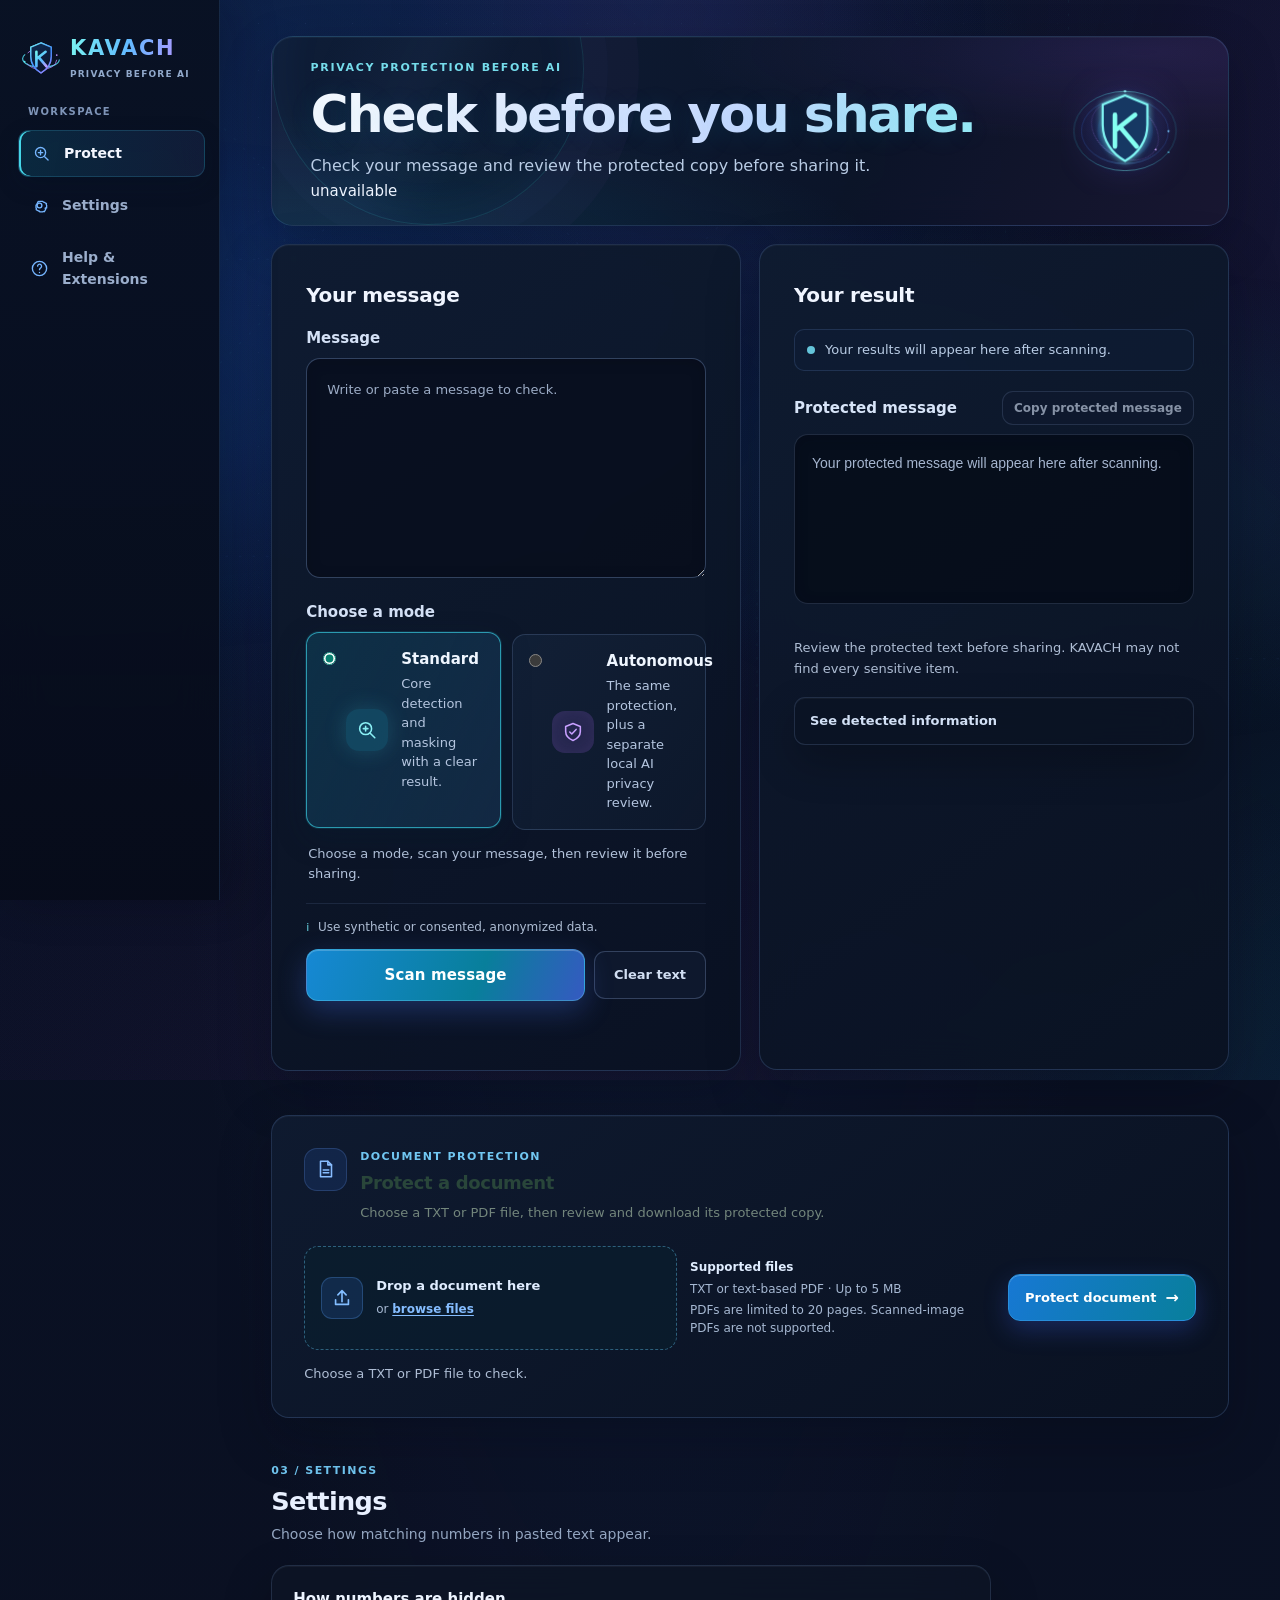
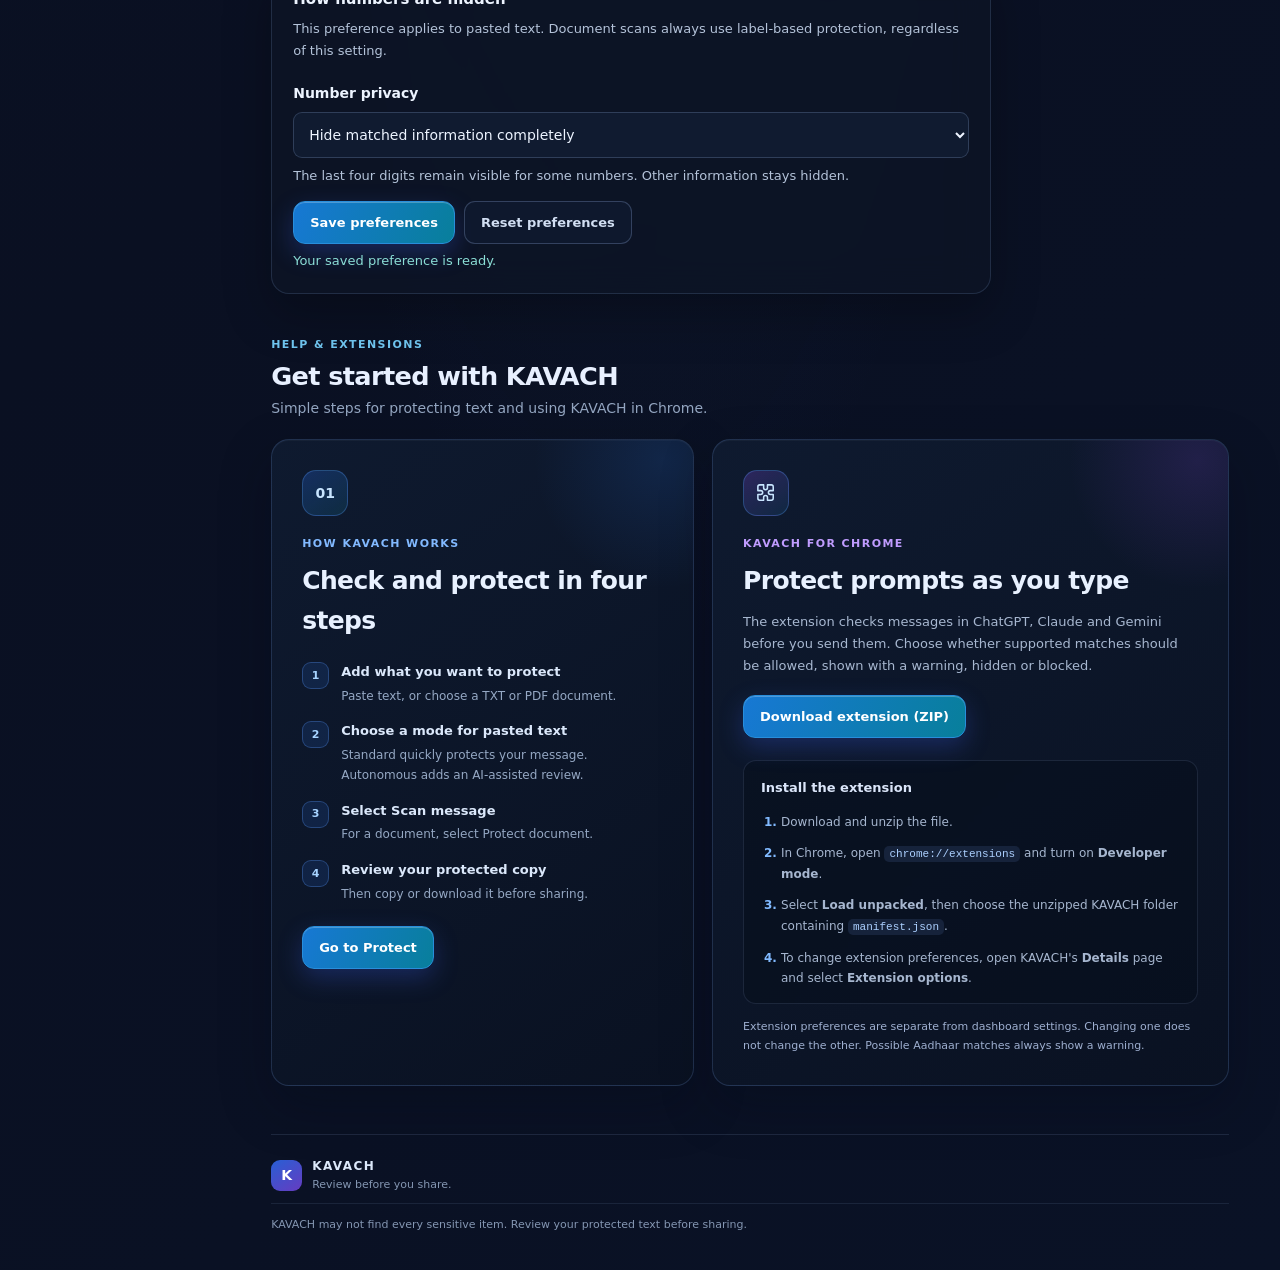
==== commit e829b9af: "Release KAVACH Lite v1.0.0" ====
--- a/static/index.html
+++ b/static/index.html
@@ -6,10 +6,11 @@
   <meta name="theme-color" content="#080e1e">
   <meta name="description" content="KAVACH local privacy workspace for scanning and masking sensitive information before using AI tools.">
   <title>KAVACH — Privacy Workspace</title>
+  <link rel="icon" type="image/svg+xml" href="/static/images/kavach-logo.svg">
   <link rel="stylesheet" href="/static/style.css">
   <script src="/static/app.js" defer></script>
 </head>
-<body>
+<body data-app-mode="owner">
   <div class="app-shell">
     <svg class="environment-network" viewBox="0 0 1600 1000" preserveAspectRatio="xMidYMid slice" aria-hidden="true">
       <defs><linearGradient id="ambientEnergy" x1="0" x2="1"><stop stop-color="#5fe6ef" stop-opacity="0"/><stop offset=".48" stop-color="#9dcaff" stop-opacity=".85"/><stop offset="1" stop-color="#bc8aff" stop-opacity="0"/></linearGradient></defs>
@@ -26,11 +27,11 @@
       <circle class="field-particle particle-small" cx="910" cy="852" r="1.6"/><circle class="field-particle particle-medium" cx="1360" cy="912" r="2.2"/>
     </svg>
     <aside class="sidebar" aria-label="Main navigation">
-      <a class="brand" href="#scan" aria-label="KAVACH Protect">
-        <span class="brand-mark" aria-hidden="true">
-          <svg viewBox="0 0 48 48" fill="none"><path d="M24 4 40 10v13c0 10-6.8 17-16 21C14.8 40 8 33 8 23V10L24 4Z" stroke="currentColor" stroke-width="2.5" stroke-linejoin="round"/><path d="m16.5 24 5 5 10-11" stroke="currentColor" stroke-width="3" stroke-linecap="round" stroke-linejoin="round"/></svg>
+      <a class="brand" href="#scan" aria-label="KAVACH, privacy before AI">
+        <span class="brand-logo-wrap">
+          <img class="brand-logo" src="/static/images/kavach-logo.svg" alt="KAVACH shield with cyan and violet orbit rings" width="42" height="42" decoding="async">
         </span>
-        <span class="brand-copy"><strong>KAVACH</strong><small>PRIVACY WORKSPACE</small></span>
+        <span class="brand-copy"><strong>KAVACH</strong><small>PRIVACY BEFORE AI</small></span>
       </a>
 
       <div class="nav-label">WORKSPACE</div>
@@ -60,103 +61,123 @@
     <main class="main-content" id="overview">
       <header class="topbar">
         <div class="breadcrumbs"><span>KAVACH</span><span class="crumb-slash">/</span><strong>Protect</strong></div>
+        <div class="topbar-actions">
+        </div>
       </header>
 
       <div class="page-content">
         <section class="page-heading hero-section">
           <div class="hero-copy">
-            <p class="eyebrow">KAVACH PROTECT</p>
-            <h1>Check your text<br class="mobile-break"> before you share it.</h1>
-            <p class="page-subtitle">Paste text or choose a TXT or PDF. KAVACH looks for supported sensitive information and prepares a protected copy for you to review.</p>
-            <div class="hero-actions">
-              <div id="backend-health" class="backend-health" data-state="checking" role="status" aria-live="polite">
-                <span class="backend-health-dot" aria-hidden="true"></span>
-                <span id="backend-health-label">Checking that everything is ready…</span>
-              </div>
-            </div>
-          </div>
-          <div class="hero-visual" id="hero-visual" aria-hidden="true">
-            <div class="hero-orbit hero-orbit-outer"></div>
-            <div class="hero-orbit hero-orbit-inner"></div>
-            <div class="hero-spark hero-spark-one"></div>
-            <div class="hero-spark hero-spark-two"></div>
-            <div class="hero-shield-glow"></div>
-            <span class="hero-shield-core"></span>
-            <svg class="hero-shield" viewBox="0 0 180 200" fill="none">
-              <defs><linearGradient id="shieldGradient" x1="28" y1="18" x2="150" y2="170" gradientUnits="userSpaceOnUse"><stop stop-color="#3585ee"/><stop offset="1" stop-color="#08a9c7"/></linearGradient><linearGradient id="shieldEnergy" x1="25" y1="24" x2="155" y2="160" gradientUnits="userSpaceOnUse"><stop stop-color="#b5ffff"/><stop offset=".45" stop-color="#60ddf7"/><stop offset="1" stop-color="#c39aff"/></linearGradient></defs>
-              <path class="hero-shield-outline" d="M90 10 155 34v53c0 43-27 75-65 101C52 162 25 130 25 87V34L90 10Z"/>
-              <path class="hero-shield-energy" d="M90 10 155 34v53c0 43-27 75-65 101C52 162 25 130 25 87V34L90 10Z"/>
-              <path class="hero-shield-reflection" d="m90 15 59 22v48"/>
-              <path class="hero-shield-inner" d="M90 29 139 47v39c0 33-19 58-49 79-30-21-49-46-49-79V47l49-18Z"/>
-              <path class="hero-shield-check" d="m66 96 16 16 34-37"/>
+            <p class="eyebrow">PRIVACY PROTECTION BEFORE AI</p>
+            <h1>Check before you share.</h1>
+            <p class="page-subtitle" id="protect-description">Check your message and review the protected copy before sharing it.</p>
+            <div id="backend-health" hidden role="status" aria-live="polite"><span id="backend-health-label"></span></div>
+          </div>
+          <div class="hero-emblem" id="hero-visual" aria-hidden="true">
+            <svg class="hero-emblem-art" viewBox="0 0 400 400" focusable="false">
+              <defs>
+                <radialGradient id="hero-emblem-aura"><stop stop-color="#38bdf8" stop-opacity=".22"/><stop offset=".48" stop-color="#3265d7" stop-opacity=".09"/><stop offset="1" stop-color="#7c3aed" stop-opacity="0"/></radialGradient>
+                <linearGradient id="hero-shield-edge" x1="112" y1="110" x2="278" y2="286" gradientUnits="userSpaceOnUse"><stop stop-color="#80f6f4"/><stop offset=".5" stop-color="#39aaff"/><stop offset="1" stop-color="#ba82ff"/></linearGradient>
+                <linearGradient id="hero-shield-fill" x1="145" y1="112" x2="245" y2="277" gradientUnits="userSpaceOnUse"><stop stop-color="#173764"/><stop offset="1" stop-color="#080f24"/></linearGradient>
+                <linearGradient id="hero-k-stroke" x1="157" y1="147" x2="242" y2="247" gradientUnits="userSpaceOnUse"><stop stop-color="#84fff1"/><stop offset=".55" stop-color="#52bfff"/><stop offset="1" stop-color="#d1a2ff"/></linearGradient>
+                <linearGradient id="hero-ring-cyan" x1="20" y1="200" x2="380" y2="200" gradientUnits="userSpaceOnUse"><stop stop-color="#32d9ee" stop-opacity=".3"/><stop offset=".5" stop-color="#79f5f6" stop-opacity=".82"/><stop offset="1" stop-color="#32d9ee" stop-opacity=".28"/></linearGradient>
+                <linearGradient id="hero-ring-blue" x1="45" y1="200" x2="355" y2="200" gradientUnits="userSpaceOnUse"><stop stop-color="#3e7eff" stop-opacity=".3"/><stop offset=".5" stop-color="#66b8ff" stop-opacity=".78"/><stop offset="1" stop-color="#3e7eff" stop-opacity=".3"/></linearGradient>
+                <linearGradient id="hero-ring-violet" x1="79" y1="200" x2="321" y2="200" gradientUnits="userSpaceOnUse"><stop stop-color="#9667ec" stop-opacity=".28"/><stop offset=".5" stop-color="#c59aff" stop-opacity=".7"/><stop offset="1" stop-color="#9667ec" stop-opacity=".28"/></linearGradient>
+                <filter id="hero-mark-glow" x="-30%" y="-20%" width="160%" height="140%"><feGaussianBlur stdDeviation="2.2" result="blur"/><feMerge><feMergeNode in="blur"/><feMergeNode in="SourceGraphic"/></feMerge></filter>
+                <filter id="hero-particle-glow" x="-100%" y="-100%" width="300%" height="300%"><feGaussianBlur stdDeviation="1.1" result="blur"/><feMerge><feMergeNode in="blur"/><feMergeNode in="SourceGraphic"/></feMerge></filter>
+              </defs>
+              <circle class="hero-emblem-aura" cx="200" cy="200" r="150" fill="url(#hero-emblem-aura)"/>
+              <g class="hero-orbit-ring hero-orbit-outer">
+                <ellipse cx="200" cy="200" rx="160" ry="124" fill="none" stroke="url(#hero-ring-cyan)" stroke-width="1.8"/>
+                <circle class="hero-orbit-particle" cx="200" cy="76" r="3" fill="#9afaff" filter="url(#hero-particle-glow)"/>
+                <circle class="hero-orbit-particle hero-orbit-particle-small" cx="336" cy="266" r="2" fill="#67dfff" filter="url(#hero-particle-glow)"/>
+              </g>
+              <g class="hero-orbit-ring hero-orbit-middle">
+                <ellipse cx="200" cy="200" rx="136" ry="102" fill="none" stroke="url(#hero-ring-blue)" stroke-width="1.7"/>
+                <circle class="hero-orbit-particle" cx="336" cy="200" r="2.7" fill="#78c9ff" filter="url(#hero-particle-glow)"/>
+                <circle class="hero-orbit-particle hero-orbit-particle-small" cx="200" cy="98" r="2" fill="#a7c9ff" filter="url(#hero-particle-glow)"/>
+              </g>
+              <g class="hero-orbit-ring hero-orbit-inner">
+                <ellipse cx="200" cy="200" rx="112" ry="82" fill="none" stroke="url(#hero-ring-violet)" stroke-width="1.6"/>
+                <circle class="hero-orbit-particle" cx="312" cy="200" r="2.4" fill="#d0acff" filter="url(#hero-particle-glow)"/>
+                <circle class="hero-orbit-particle hero-orbit-particle-small" cx="200" cy="118" r="1.8" fill="#b7a0ff" filter="url(#hero-particle-glow)"/>
+              </g>
+              <circle class="hero-mark-core-glow" cx="200" cy="200" r="87" fill="#247fea" opacity=".12"/>
+              <g class="hero-mark-shield">
+                <g transform="translate(56 54.875) scale(4.5)" filter="url(#hero-mark-glow)">
+                  <path d="M32 7.5 47.5 14v13.8c0 10.8-6.3 20-15.5 25.2-9.2-5.2-15.5-14.4-15.5-25.2V14L32 7.5Z" fill="url(#hero-shield-fill)" stroke="url(#hero-shield-edge)" stroke-width="1.5"/>
+                  <path d="M25 21v22m0-11 14-11M29 30l11 13" fill="none" stroke="url(#hero-k-stroke)" stroke-width="3.2" stroke-linecap="round" stroke-linejoin="round"/>
+                </g>
+              </g>
             </svg>
-            <span class="hero-shield-caption">LOCAL PROTECTION</span>
           </div>
         </section>
 
         <section class="section-block" id="scan">
-          <div class="section-heading"><div><p class="eyebrow">YOUR TEXT</p><h2>What would you like to check?</h2><p>Paste text or choose a document. Your original stays here while you review the protected copy.</p></div></div>
+
 
           <div class="scanner-grid">
             <article class="panel prompt-panel">
-              <div class="panel-heading"><div><span class="step-index">01</span><h3>Paste your text</h3></div><span class="micro-label">UP TO 20,000 CHARACTERS</span></div>
-              <label for="inp" class="field-label">Text to check</label>
-              <textarea id="inp" class="prompt-input" maxlength="20000" placeholder="Paste the text you want to share. Your protected copy will appear separately for review." spellcheck="false"></textarea>
+              <div class="panel-heading"><h3>Your message</h3></div>
+              <label for="inp" class="field-label">Message</label>
+              <textarea id="inp" class="prompt-input" maxlength="20000" placeholder="Write or paste a message to check." spellcheck="false" aria-describedby="protect-description"></textarea>
 
               <fieldset class="protection-mode">
-                <legend class="field-label">Choose a check</legend>
+                <legend class="field-label">Choose a mode</legend>
                 <label class="mode-option">
                   <input type="radio" name="protection-mode" value="standard" checked>
                   <span class="mode-icon mode-icon-standard" aria-hidden="true"><svg viewBox="0 0 24 24"><circle cx="10.5" cy="10.5" r="6.5"/><path d="m15.5 15.5 5 5M8 10.5h5M10.5 8v5"/></svg></span>
-                  <span><strong>Everyday check</strong><small>Finds supported sensitive information and masks it in your protected copy.</small></span>
+                  <span><strong>Standard</strong><small>Core detection and masking with a clear result.</small></span>
                 </label>
                 <label class="mode-option">
                   <input type="radio" name="protection-mode" value="autonomous">
                   <span class="mode-icon mode-icon-autonomous" aria-hidden="true"><svg viewBox="0 0 24 24"><path d="M12 2.8 20 6v5.5c0 4.6-3.1 7.8-8 9.8-4.9-2-8-5.2-8-9.8V6l8-3.2Z"/><path d="m8.5 12 2.2 2.2 4.7-5"/></svg></span>
-                  <span><strong>Extra checks</strong><small>Checks the protected copy again. A local AI assistant may also offer advice.</small></span>
+                  <span><strong>Autonomous</strong><small>The same protection, plus a separate local AI privacy review.</small></span>
                 </label>
               </fieldset>
-              <p class="mode-safety-note">Review the protected copy before sharing. KAVACH may not find every sensitive item.</p>
-
-              <div class="example-block"><span class="micro-label">TRY A SAMPLE</span><div class="example-row"><button type="button" class="example-chip" data-s="0">Contact details</button><button type="button" class="example-chip" data-s="1">Indian identifiers</button><button type="button" class="example-chip" data-s="2">Developer secrets</button></div></div>
+              <p class="mode-safety-note">Choose a mode, scan your message, then review it before sharing.</p>
               <div class="panel-actions">
                 <p class="helper-copy"><span class="helper-lock" aria-hidden="true">i</span> Use synthetic or consented, anonymized data.</p>
                 <div class="prompt-action-buttons">
-                  <button type="button" id="protect-button" class="button button-primary">Check &amp; Protect</button>
+                  <button type="button" id="protect-button" class="button button-primary">Scan message</button>
                   <button type="button" id="clear" class="button button-quiet">Clear text</button>
                 </div>
               </div>
-              <p id="protection-status" class="status-line" aria-live="polite">Your text is ready to check.</p>
+              <p id="protection-status" class="status-line" aria-live="polite"></p>
             </article>
 
             <article class="panel result-panel">
-              <div class="panel-heading"><div><span class="step-index step-index-result">02</span><h3>Your protected copy</h3></div><span class="live-label"><span class="live-dot" aria-hidden="true"></span> RESULT</span></div>
+              <div class="panel-heading"><h3>Your result</h3></div>
+              <p id="result-state" class="result-state empty" role="status" aria-live="polite">Your results will appear here after scanning.</p>
 
               <section id="protection-summary" class="protection-summary" hidden aria-live="polite">
                 <div class="protection-summary-top">
                   <div>
-                    <h4 id="protection-summary-title">Your check is complete</h4>
-                    <p id="protection-summary-message">Review the protected text before sharing.</p>
+                    <h4 id="protection-summary-title">Your message is protected.</h4>
+                    <p id="protection-summary-message">Please review this message before sharing.</p>
                   </div>
                   <span id="protection-summary-status" class="protection-summary-badge neutral">Not scanned</span>
                 </div>
                 <div class="protection-summary-count">
-                  <span>Sensitive items found</span>
+                  <span id="protection-summary-count-label">Sensitive items found</span>
                   <strong id="protection-summary-count">0</strong>
                 </div>
-                <div id="agent-review-status" class="agent-review-status" hidden>
-                  <div>
-                    <strong>Optional local assistant</strong>
-                    <p id="agent-review-message">An advisory review was completed.</p>
-                    <small>AI advice does not control or replace KAVACH's checks.</small>
-                  </div>
-                  <span id="agent-review-badge" class="agent-review-badge">Unavailable</span>
-                </div>
+                <p id="protection-summary-risk" class="protection-summary-risk" hidden></p>
               </section>
-              <div class="masked-output-wrap">              <div class="output-heading"><label class="field-label" for="out">Protected text</label><span class="masked-state-tag"><span aria-hidden="true">✓</span> PROTECTED COPY</span><button type="button" id="copy-protected" class="button button-quiet button-small" disabled>Copy protected text</button></div><div id="out" class="out empty" aria-live="polite">Your protected copy will appear here after checking.</div><p id="copy-feedback" class="copy-feedback" aria-live="polite"></p>
+              <div class="masked-output-wrap">
+                <div class="output-heading"><label class="field-label" for="out">Protected message</label><span class="masked-state-tag" hidden><span aria-hidden="true">&#10003;</span> Protected message</span><button type="button" id="copy-protected" class="button button-quiet button-small" disabled>Copy protected message</button></div><div id="out" class="out empty" aria-live="polite">Your protected message will appear here after scanning.</div><p id="copy-feedback" class="copy-feedback" role="status" aria-live="polite"></p>
                 <p class="protection-review-note">Review the protected text before sharing. KAVACH may not find every sensitive item.</p></div>
-              <details class="findings-details"><summary>View what was found</summary><div class="findings-heading"><h4>Sensitive information found</h4></div>
+              <details class="findings-details"><summary>See detected information</summary><div class="findings-heading"><h4>Sensitive information found</h4></div>
               <div id="rows" class="findings-list"><div class="finding-empty">No scan results yet.</div></div></details>
+              <section id="ai-review" class="ai-review-panel" aria-labelledby="ai-review-title" aria-live="polite" hidden>
+                <div class="ai-review-heading">
+                  <div><p class="eyebrow">ADVISORY ONLY</p><h4 id="ai-review-title">AI privacy review</h4></div>
+                  <span id="ai-review-badge" class="ai-review-badge">Not run</span>
+                </div>
+                <p class="ai-review-note">This local AI advice is separate from detector findings and does not change detection, masking, or protection decisions.</p>
+                <p id="ai-review-state" class="ai-review-state"></p>
+                <div id="ai-review-content" class="ai-review-content"></div>
+              </section>
             </article>
           </div>
 
@@ -193,7 +214,7 @@
               </section>
               <section class="protected-document-section" aria-labelledby="protected-document-title">
                 <div class="protected-document-heading">
-                  <div><p class="eyebrow">YOUR PROTECTED COPY</p><h4 id="protected-document-title">Protected text</h4><p>Review this protected text before sharing it.</p></div>
+                  <div><p class="eyebrow">YOUR PROTECTED MESSAGE</p><h4 id="protected-document-title">Protected text</h4><p>Review this protected text before sharing it.</p></div>
                   <button type="button" id="download-masked" class="button button-primary download-button">Download protected TXT <span aria-hidden="true">↓</span></button>
                 </div>
                 <pre id="file-masked" class="masked-document" aria-label="Protected document text"></pre>
@@ -208,23 +229,23 @@
             <div>
               <p class="eyebrow">03 / SETTINGS</p>
               <h2>Settings</h2>
-              <p>Choose how detected information appears in protected text. This preference stays in this browser.</p>
+              <p>Choose how matching numbers in pasted text appear.</p>
             </div>
           </div>
 
           <div class="security-grid settings-grid">
             <article class="panel security-card settings-preferences">
-              <h3>Masking preference</h3>
-              <p>Choose how KAVACH hides matches in pasted text. This setting is saved only in this browser. Documents always use labels.</p>
+              <h3>How numbers are hidden</h3>
+              <p>This preference applies to pasted text. Document scans always use label-based protection, regardless of this setting.</p>
 
               <form id="settings-form" class="settings-form">
 <div class="settings-field">
-                  <label for="settings-masking-format">Masking format</label>
+                  <label for="settings-masking-format">Number privacy</label>
                   <select id="settings-masking-format" name="maskingMode">
-                    <option value="label">Hide each match with a label, such as [EMAIL]</option>
-                    <option value="partial">Show only the last four digits for some numbers</option>
+                    <option value="label">Hide matched information completely</option>
+                    <option value="partial">Show the last four digits for some numbers</option>
                   </select>
-                  <small>Partial masking leaves the last four digits visible for Aadhaar, cards and phone numbers. Other matches are fully replaced with labels.</small>
+                  <small>The last four digits remain visible for some numbers. Other information stays hidden.</small>
                 </div>
 
                 <div class="settings-actions">
@@ -253,8 +274,8 @@
                 <h3>Check and protect in four steps</h3>
                 <ol class="help-steps">
                   <li><span>1</span><div><strong>Add what you want to protect</strong><small>Paste text, or choose a TXT or PDF document.</small></div></li>
-                  <li><span>2</span><div><strong>Choose a mode for pasted text</strong><small>Standard scans and masks. Autonomous adds extra checks of the protected copy.</small></div></li>
-                  <li><span>3</span><div><strong>Select Check &amp; Protect</strong><small>For a document, select Protect document.</small></div></li>
+                  <li><span>2</span><div><strong>Choose a mode for pasted text</strong><small>Standard quickly protects your message. Autonomous adds an AI-assisted review.</small></div></li>
+                  <li><span>3</span><div><strong>Select Scan message</strong><small>For a document, select Protect document.</small></div></li>
                   <li><span>4</span><div><strong>Review your protected copy</strong><small>Then copy or download it before sharing.</small></div></li>
                 </ol>
                 <a class="button button-primary help-action" href="#scan">Go to Protect</a>
@@ -266,7 +287,7 @@
                 </span>
                 <p class="eyebrow">KAVACH FOR CHROME</p>
                 <h3>Protect prompts as you type</h3>
-                <p class="help-card-copy">The extension checks prompts in ChatGPT, Claude and Gemini before you send them. Choose whether supported matches should be allowed, warned about, masked or blocked.</p>
+                <p class="help-card-copy">The extension checks messages in ChatGPT, Claude and Gemini before you send them. Choose whether supported matches should be allowed, shown with a warning, hidden or blocked.</p>
                 <a class="button button-primary help-action" href="/static/downloads/kavach-chrome-extension.zip" download="kavach-chrome-extension.zip">Download extension (ZIP)</a>
                 <div class="extension-install">
                   <h4>Install the extension</h4>
@@ -290,7 +311,7 @@
   <dialog id="token-dialog" class="token-dialog" aria-labelledby="token-dialog-title" aria-describedby="token-dialog-description">
     <form id="token-form" class="token-form">
       <h2 id="token-dialog-title">Connect to KAVACH</h2>
-      <p id="token-dialog-description">KAVACH needs this code to protect your text. Enter the code provided with your setup. It stays only in this browser tab.</p>
+      <p id="token-dialog-description">This KAVACH server requires token-authenticated access. Enter the access code provided with its setup. It stays only in this browser tab.</p>
       <label for="token-input">Access code</label>
       <input id="token-input" name="token" type="password" autocomplete="off" required>
       <div class="token-dialog-actions">
--- a/static/style.css
+++ b/static/style.css
@@ -363,7 +363,6 @@
   *, *::before, *::after { transition-duration: .01ms !important; animation-duration: .01ms !important; }
 }
 
-
 /* --------------------------------------------------
    Agentic workflow: plain-language results
    -------------------------------------------------- */
@@ -1631,6 +1630,48 @@
   font-size: 17px;
 }
 
+.scan-performance {
+  margin-top: 13px;
+  padding: 12px;
+  border: 1px solid var(--line);
+  border-radius: 10px;
+  background: var(--surface-soft);
+}
+
+.scan-performance[hidden] {
+  display: none !important;
+}
+
+.scan-performance h5 {
+  margin: 0 0 8px;
+  color: var(--ink-soft);
+  font-size: 11px;
+  font-weight: 800;
+}
+
+.scan-performance dl {
+  display: grid;
+  grid-template-columns: minmax(0, 1fr) auto;
+  gap: 4px 12px;
+  margin: 0;
+  color: var(--muted);
+  font-size: 11px;
+}
+
+.scan-performance dd {
+  margin: 0;
+  color: var(--ink-soft);
+  font-variant-numeric: tabular-nums;
+  text-align: right;
+}
+
+.scan-performance p {
+  margin: 8px 0 0;
+  color: var(--muted-light);
+  font-size: 10px;
+  line-height: 1.5;
+}
+
 .agent-review-status {
   display: flex;
   align-items: flex-start;
@@ -2047,3 +2088,315 @@
   .panel:hover, .help-card:hover { translate: none; }
   .protection-summary:not([hidden]), .file-results:not([hidden]) { animation: none !important; }
 }
+
+/* Focus the owner workflow on readable input, clear actions, and review. */
+.hero-section { padding-top: 34px; padding-bottom: 34px; }
+.hero-section h1 { max-width: 13ch; font-size: clamp(34px, 4vw, 52px); }
+.hero-section .page-subtitle { max-width: 58ch; font-size: 16px; }
+.scanner-grid { grid-template-columns: minmax(0, 1.05fr) minmax(0, .95fr); }
+.prompt-panel, .result-panel { padding: clamp(20px, 2.4vw, 30px); }
+.prompt-input { min-height: 250px; border-color: rgba(130, 164, 218, .34); background: rgba(7, 13, 27, .72); color: #f1f6ff; font: 14px/1.8 ui-monospace, SFMono-Regular, Menlo, Consolas, monospace; }
+.prompt-input::placeholder { color: #9cacc6; }
+.field-label { color: #d4e1f6; font-size: 14px; }
+.panel-heading h3 { color: #f0f5ff; font-size: 19px; }
+.micro-label { color: #a4b4ce; font-size: 11px; }
+.panel-actions { align-items: flex-end; }
+.prompt-action-buttons { display: flex; flex-wrap: wrap; gap: 9px; }
+#protect-button { min-height: 48px; padding-inline: 20px; font-size: 14px; }
+.button-primary { border-color: #288edb; background: linear-gradient(115deg, #1778d4, #087f9b); color: #fff; }
+.button-primary:hover { border-color: #4db8e8; background: linear-gradient(115deg, #238ce9, #0a91ad); }
+.button-quiet { border-color: rgba(137, 164, 207, .3); background: rgba(16, 27, 48, .85); color: #d1def2; }
+.button-quiet:hover { border-color: rgba(90, 180, 235, .56); background: rgba(23, 41, 69, .95); color: #fff; }
+.protection-summary-count { border-color: rgba(119, 157, 216, .25); background: rgba(14, 24, 43, .64); }
+.protection-summary-count strong { color: #f4f8ff; }
+.protection-summary-risk { margin: 9px 0 0; padding: 8px 11px; border-left: 3px solid #4c9fd8; border-radius: 0 8px 8px 0; background: rgba(19, 48, 72, .5); color: #bcdaf2; font-size: 12px; font-weight: 700; }
+.protection-summary-risk[data-level="medium"] { border-color: #e3ad56; background: rgba(77, 54, 19, .28); color: #f3d39b; }
+.protection-summary-risk[data-level="high"] { border-color: #ec7884; background: rgba(82, 29, 40, .3); color: #ffc0c6; }
+.protection-summary-badge { min-height: 32px; padding: 7px 11px; font-size: 12px; }
+.out { min-height: 150px; max-height: 320px; border-color: rgba(119, 157, 216, .27); background: rgba(7, 13, 27, .68); color: #e3edff; font-size: 14px; }
+.out.empty { color: #a5b5cf; font: 14px/1.7 "Segoe UI", sans-serif; }
+.findings-details summary, .scan-performance summary { min-height: 42px; display: flex; align-items: center; color: #d4e2f8; font-size: 13px; font-weight: 750; cursor: pointer; }
+.scan-performance { padding: 13px 15px; border-color: rgba(119, 157, 216, .25); background: rgba(8, 15, 29, .66); }
+.scan-performance dl { font-size: 12px; }
+.scan-performance dd { color: #dce9ff; }
+.performance-headline { margin: 0 0 8px !important; color: #65d6e9 !important; font-size: 13px !important; font-weight: 750; }
+.document-panel { padding: clamp(20px, 3vw, 32px); }
+.upload-drop { background: rgba(11, 31, 48, .62); border-color: rgba(89, 183, 225, .45); }
+.upload-drop strong, .upload-guidance strong { color: #e0edff; }
+.upload-drop small, .upload-guidance { color: #a6b8d2; font-size: 12px; }
+.masked-document { background: rgba(7, 13, 27, .72); color: #e3edff; }
+.settings-field label, .settings-preferences h3 { color: #edf4ff; }
+.settings-field select { min-height: 46px; color: #edf4ff; background-color: #101b30; }
+.settings-field small, .settings-preferences > p { color: #adbbd3; }
+.status-line, .helper-copy, .protection-review-note { color: #aebdd4; }
+.example-chip { min-height: 38px; border-color: rgba(125, 158, 204, .29); background: rgba(13, 24, 43, .82); color: #c5d4eb; font-size: 13px; }
+.example-chip:hover { border-color: rgba(60, 190, 225, .65); background: rgba(13, 51, 72, .72); color: #e9fbff; }
+.backend-health { font-size: 12px; }
+@media (max-width: 760px) { .scanner-grid { grid-template-columns: 1fr; } }
+@media (max-width: 680px) {
+  .hero-section h1 { font-size: 36px; }
+  .panel-actions { align-items: stretch; flex-direction: column; }
+  .prompt-action-buttons { width: 100%; }
+  .prompt-action-buttons .button { flex: 1 1 auto; }
+  .panel-heading { align-items: flex-start; }
+  .upload-row { grid-template-columns: minmax(0, 1fr); }
+  .upload-guidance { padding: 2px 4px; }
+  .scan-file-button { width: 100%; }
+  .file-selection { grid-column: 1; }
+}
+@media (prefers-reduced-motion: reduce) {
+  body::before { animation: none !important; }
+}
+
+/* Keep the first screen focused on one clear scanning task. */
+.topbar { display: none; }
+.sidebar { width: 220px; }
+.main-content { margin-left: 220px; }
+.brand-copy small { color: #93a9c9; letter-spacing: .09em; }
+.hero-section { min-height: auto; margin-bottom: 12px; padding: 14px 4px 22px; border: 0; background: transparent; box-shadow: none; }
+.hero-section::before, .hero-visual { display: none; }
+.hero-section h1 { max-width: none; margin-bottom: 8px; font-size: clamp(34px, 3.5vw, 46px); }
+.hero-section .page-subtitle { color: #b8c9e2; font-size: 16px; }
+#scan { margin-top: 0; }
+.scanner-grid { display: grid; width: 100%; grid-template-columns: repeat(2, minmax(0, 1fr)); gap: 18px; margin: 0; }
+.result-panel { display: block; }
+.prompt-panel, .result-panel { padding: clamp(22px, 3vw, 34px); }
+.panel-heading { justify-content: flex-start; margin-bottom: 18px; }
+.panel-heading h3 { font-size: 20px; }
+.field-label { font-size: 15px; }
+.prompt-input { min-height: 220px; font-size: 15px; }
+.protection-mode { gap: 11px; margin-top: 22px; }
+.protection-mode legend { margin-bottom: 10px; }
+.mode-option { min-height: 82px; padding: 16px; border-radius: 13px; }
+.mode-option strong { color: #eff6ff; font-size: 15px; }
+.mode-option small { color: #b4c5df; font-size: 13px; line-height: 1.5; }
+.mode-option:has(input:checked) { border-color: rgba(63, 190, 231, .72); background: linear-gradient(115deg, rgba(23, 92, 156, .3), rgba(24, 46, 89, .55)); box-shadow: 0 0 0 1px rgba(65, 192, 230, .12), 0 8px 24px rgba(3, 13, 29, .2); }
+.mode-icon { width: 38px; height: 38px; }
+.mode-safety-note { margin-top: 14px; color: #b3c3dc; font-size: 13px; }
+.panel-actions { margin-top: 18px; padding-top: 15px; }
+.panel-actions { flex-wrap: wrap; }
+.panel-actions > .helper-copy { flex: 1 1 100%; }
+.prompt-action-buttons { width: 100%; }
+.prompt-action-buttons .button { min-height: 48px; }
+#protect-button { flex: 1; font-size: 15px; }
+#clear { min-width: 112px; }
+.protection-summary-title, .protection-summary h4 { font-size: 18px; }
+.protection-summary-message { color: #d4e2f8; font-size: 14px; }
+.protection-summary-count { margin-top: 14px; }
+.out { min-height: 170px; max-height: 360px; font-size: 14px; }
+.masked-state-tag[hidden] { display: none !important; }
+.findings-details { border-color: rgba(126, 155, 205, .2); background: rgba(11, 19, 35, .62); }
+.findings-details > summary { min-height: 44px; color: #d2e0f5; font-size: 13px; }
+.findings-details .finding-card { border-color: rgba(126, 155, 205, .22); background: rgba(17, 29, 50, .74); }
+.findings-details .finding-card strong { color: #e3edff; font-size: 13px; }
+.document-panel { margin-top: 56px; }
+.section-block#security { margin-top: 54px; }
+.settings-preferences { grid-column: auto; }
+.settings-grid { grid-template-columns: minmax(0, 720px); }
+.settings-preferences > p, .settings-field small { color: #b4c3d9; font-size: 13px; }
+.settings-field label { font-size: 14px; }
+.settings-form { grid-template-columns: minmax(0, 1fr); gap: 14px; }
+.settings-actions { flex-wrap: wrap; }
+.status-line { min-height: 20px; font-size: 13px; }
+.copy-feedback, .protection-review-note { font-size: 13px; }
+@media (max-width: 1100px) {
+  .sidebar { position: relative; inset: auto; width: 100%; padding: 14px 18px 10px; }
+  .main-content { margin-left: 0; }
+  .result-panel { scroll-margin-top: 20px; }
+}
+@media (max-width: 680px) {
+  .hero-section { padding: 8px 0 18px; }
+  .hero-section h1 { font-size: 34px; }
+  .prompt-panel, .result-panel { padding: 20px; }
+  .prompt-input { min-height: 190px; }
+  .mode-option { min-height: 76px; }
+  .prompt-action-buttons { flex-direction: column; }
+  #protect-button, #clear { width: 100%; min-height: 48px; }
+  .document-panel { margin-top: 38px; }
+}
+
+/* Premium KAVACH finish: atmospheric light, deliberate surfaces, and brand color. */
+.sidebar {
+  border-right-color: rgba(80, 140, 211, .2);
+  background: linear-gradient(180deg, rgba(9, 17, 35, .97), rgba(7, 12, 26, .96));
+  box-shadow: 12px 0 42px rgba(1, 7, 18, .24);
+}
+.brand { min-height: 78px; gap: 8px; padding: 8px 4px 20px; }
+.brand-logo-wrap { display: grid; width: 42px; height: 42px; flex: 0 0 42px; place-items: center; overflow: hidden; }
+.brand-logo { display: block; width: 42px; height: 42px; flex: 0 0 42px; object-fit: contain; background: transparent; }
+.brand-copy { min-width: 0; }
+.brand-copy strong { color: #f1f8ff; font-size: 21px; letter-spacing: .08em; line-height: 1.1; background: linear-gradient(100deg, #79f4f1 0%, #62baff 48%, #bd91ff 100%); background-clip: text; -webkit-background-clip: text; -webkit-text-fill-color: transparent; }
+.brand-copy small { margin-top: 5px; color: #91a9cb; font-size: 9px; letter-spacing: .13em; }
+.nav-label { color: #7e94b7; letter-spacing: .14em; }
+.nav-link { border: 1px solid transparent; transition: background .2s ease, border-color .2s ease, color .2s ease, transform .2s ease; }
+.nav-link:hover { transform: translateX(2px); border-color: rgba(94, 166, 229, .18); background: rgba(19, 40, 68, .64); }
+.nav-link.active { border-color: rgba(66, 190, 222, .2); background: linear-gradient(100deg, rgba(13, 117, 151, .24), rgba(38, 55, 103, .3)); box-shadow: inset 2px 0 #45d6e8, 0 8px 22px rgba(4, 18, 39, .22); }
+.page-content { max-width: 1440px; }
+.hero-section { position: relative; isolation: isolate; overflow: hidden; margin: 2px 0 18px; padding: clamp(24px, 3vw, 38px) clamp(22px, 3vw, 40px); border: 1px solid rgba(94, 148, 209, .23); border-radius: 22px; background: radial-gradient(ellipse at 91% 8%, rgba(105, 69, 185, .18), transparent 37%), radial-gradient(ellipse at 2% 110%, rgba(21, 163, 191, .14), transparent 44%), linear-gradient(118deg, rgba(15, 30, 54, .95), rgba(11, 20, 39, .92) 62%, rgba(25, 23, 50, .92)); box-shadow: 0 18px 48px rgba(1, 7, 20, .25), inset 0 1px rgba(211, 237, 255, .045); }
+.hero-section::after { position: absolute; z-index: -1; right: -72px; top: -124px; width: 310px; height: 310px; border: 1px solid rgba(82, 213, 235, .14); border-radius: 50%; box-shadow: 0 0 0 24px rgba(87, 131, 217, .025), 0 0 0 55px rgba(183, 115, 246, .025), inset 0 0 50px rgba(86, 130, 232, .07); content: ""; pointer-events: none; }
+.hero-section h1 { position: relative; z-index: 1; margin: 0 0 9px; font-size: clamp(36px, 4.2vw, 52px); letter-spacing: -.04em; text-shadow: 0 3px 26px rgba(34, 170, 218, .13); }
+.hero-section .eyebrow { color: #75dceb; letter-spacing: .15em; }
+.hero-section .page-subtitle { max-width: 58ch; color: #b9cce5; }
+.prompt-panel, .result-panel, .document-panel, .settings-card, .help-card { border-color: rgba(104, 145, 207, .23); background: linear-gradient(145deg, rgba(15, 27, 48, .96), rgba(10, 18, 34, .96)); box-shadow: 0 20px 52px rgba(1, 7, 18, .25), inset 0 1px rgba(221, 240, 255, .035); }
+.prompt-panel { position: relative; overflow: hidden; }
+.prompt-panel::before { opacity: .75; }
+.panel-heading { border-bottom-color: rgba(114, 150, 202, .14); }
+.mode-option { border-color: rgba(115, 148, 194, .25); background: linear-gradient(125deg, rgba(19, 34, 57, .84), rgba(14, 25, 45, .82)); transition: transform .2s ease, border-color .2s ease, box-shadow .2s ease, background .2s ease; }
+.mode-option:hover { transform: translateY(-1px); border-color: rgba(89, 186, 220, .5); }
+.mode-icon { width: 42px; height: 42px; }
+.mode-icon-standard { color: #74e8ef; background: rgba(22, 142, 174, .16); box-shadow: inset 0 0 18px rgba(46, 195, 220, .1); }
+.mode-icon-autonomous { color: #c8a0ff; background: rgba(132, 83, 204, .18); box-shadow: inset 0 0 18px rgba(174, 113, 239, .1); }
+.mode-option:has(input[value="standard"]:checked) { border-color: rgba(56, 207, 228, .68); background: linear-gradient(115deg, rgba(16, 114, 144, .28), rgba(22, 49, 80, .7)); box-shadow: 0 0 0 1px rgba(44, 204, 226, .12), 0 10px 30px rgba(4, 31, 51, .25); }
+.mode-option:has(input[value="autonomous"]:checked) { border-color: rgba(176, 125, 247, .7); background: linear-gradient(115deg, rgba(91, 52, 143, .35), rgba(35, 36, 77, .72)); box-shadow: 0 0 0 1px rgba(177, 125, 247, .13), 0 10px 30px rgba(30, 15, 53, .3); }
+.mode-option:has(input[value="autonomous"]:checked) .mode-icon { color: #e0c5ff; background: rgba(137, 86, 215, .3); }
+.prompt-input { border-radius: 14px; box-shadow: inset 0 2px 14px rgba(1, 7, 18, .2); transition: border-color .2s ease, box-shadow .2s ease; }
+.prompt-input:focus { border-color: rgba(63, 199, 226, .7); box-shadow: 0 0 0 3px rgba(42, 180, 213, .1), inset 0 2px 14px rgba(1, 7, 18, .2); }
+#protect-button { min-height: 52px; border: 1px solid rgba(116, 225, 246, .32); border-radius: 12px; background: linear-gradient(110deg, #1688d4, #087f9b 62%, #355ac1); box-shadow: 0 8px 24px rgba(13, 109, 171, .24), inset 0 1px rgba(255, 255, 255, .16); font-weight: 750; letter-spacing: .01em; }
+#protect-button:hover { transform: translateY(-1px); box-shadow: 0 12px 30px rgba(13, 136, 190, .32), 0 0 24px rgba(48, 183, 228, .12); }
+#protect-button:active { transform: translateY(1px) scale(.99); }
+.button-quiet { border-radius: 11px; }
+.result-panel { animation: result-arrive .36s cubic-bezier(.2, .75, .25, 1) both; }
+@keyframes result-arrive { from { opacity: 0; transform: translateY(9px) scale(.99); } to { opacity: 1; transform: none; } }
+.protection-summary-badge { box-shadow: 0 0 18px rgba(54, 206, 199, .08); }
+.out { border-radius: 14px; box-shadow: inset 0 2px 14px rgba(1, 7, 18, .2); }
+.document-panel { margin-top: 44px; }
+.section-block#security { margin-top: 44px; }
+.status-line { min-height: 22px; }
+@media (max-width: 1100px) {
+  .brand { padding-bottom: 12px; }
+  .hero-section { margin-top: 0; }
+}
+@media (max-width: 680px) {
+  .brand { min-height: 68px; gap: 6px; padding: 4px 2px 12px; }
+  .brand-logo-wrap { width: 36px; height: 36px; flex-basis: 36px; }
+  .brand-logo { width: 36px; height: 36px; flex-basis: 36px; }
+  .brand-copy strong { font-size: 20px; }
+  .hero-section { border-radius: 18px; padding: 22px 18px; }
+  .hero-section h1 { max-width: 12ch; font-size: clamp(32px, 9vw, 38px); }
+  .hero-section .page-subtitle { font-size: 15px; }
+  .prompt-panel, .result-panel { border-radius: 18px; }
+  .mode-option { padding: 13px; }
+  html, body { width: 100%; max-width: 100%; overflow-x: clip; }
+  .sidebar, .main-content, .page-content, .scanner-grid, .prompt-panel, .result-panel { min-width: 0; max-width: 100%; }
+  .sidebar { padding-right: 14px; padding-left: 14px; }
+  .side-nav { min-width: 0; max-width: 100%; }
+}
+@media (max-width: 400px) {
+  .side-nav { gap: 3px; }
+  .nav-link { gap: 6px; padding: 7px 7px; font-size: 11px; }
+  .nav-icon, .nav-link.active .nav-icon { width: 16px; height: 16px; }
+  .brand-logo-wrap { width: 36px; flex-basis: 36px; }
+  .brand-logo { width: 36px; flex-basis: 36px; }
+}
+@media (prefers-reduced-motion: reduce) {
+  .nav-link, .mode-option, #protect-button, .prompt-input { transition: none; }
+  .result-panel { animation: none; }
+}
+
+/* Large, self-contained hero emblem; the small header mark remains unchanged. */
+.hero-section {
+  display: grid;
+  grid-template-columns: minmax(0, 1fr) auto;
+  align-items: center;
+  gap: clamp(18px, 2.6vw, 34px);
+  min-height: 0;
+  padding-block: 22px;
+}
+.hero-copy { position: relative; z-index: 2; max-width: 690px; }
+.hero-emblem {
+  position: relative;
+  z-index: 1;
+  display: grid;
+  box-sizing: border-box;
+  width: 140px;
+  height: 140px;
+  max-width: 100%;
+  aspect-ratio: 1;
+  place-items: center;
+  justify-self: center;
+  isolation: isolate;
+  overflow: hidden;
+  pointer-events: none;
+}
+.hero-emblem::before {
+  position: absolute;
+  z-index: -1;
+  inset: 8%;
+  border-radius: 50%;
+  background: radial-gradient(circle, rgba(35, 148, 255, .2), rgba(38, 87, 196, .1) 42%, rgba(145, 76, 221, .07) 62%, transparent 76%);
+  filter: blur(13px);
+  content: "";
+  animation: hero-aura-breathe 5.6s ease-in-out infinite;
+}
+.hero-emblem-art { display: block; width: 100%; height: 100%; max-width: 100%; max-height: 100%; overflow: hidden; }
+.hero-orbit-ring { transform-box: view-box; transform-origin: 50% 50%; animation: hero-ring-drift 52s linear infinite; will-change: transform; }
+.hero-orbit-middle { animation-duration: 46s; animation-direction: reverse; }
+.hero-orbit-inner { animation-duration: 64s; }
+.hero-orbit-particle { transform-box: fill-box; transform-origin: center; animation: hero-particle-pulse 4s ease-in-out infinite; }
+.hero-orbit-particle-small { animation-delay: -2s; animation-duration: 4.6s; }
+.hero-mark-shield { transform-box: view-box; transform-origin: 50% 50%; animation: hero-shield-breathe 4.8s ease-in-out infinite; }
+.hero-mark-core-glow { transform-box: fill-box; transform-origin: center; animation: hero-core-pulse 4.8s ease-in-out infinite; }
+@keyframes hero-ring-drift { to { transform: rotate(360deg); } }
+@keyframes hero-particle-pulse { 0%, 100% { opacity: .68; } 50% { opacity: 1; } }
+@keyframes hero-shield-breathe { 0%, 100% { transform: translateY(0) scale(1); } 50% { transform: translateY(-2px) scale(1.012); } }
+@keyframes hero-core-pulse { 0%, 100% { opacity: .08; transform: scale(.92); } 50% { opacity: .19; transform: scale(1.08); } }
+@keyframes hero-aura-breathe { 0%, 100% { opacity: .55; transform: scale(.94); } 50% { opacity: 1; transform: scale(1.05); } }
+@media (min-width: 1101px) and (max-width: 1365px) {
+  .hero-section { grid-template-columns: minmax(0, 1fr) auto; }
+  .hero-emblem { width: 128px; height: 128px; }
+}
+@media (min-width: 681px) and (max-width: 1100px) {
+  .hero-section { grid-template-columns: minmax(0, 1fr) auto; gap: 16px; padding-block: 18px; }
+  .hero-emblem { width: 116px; height: 116px; }
+}
+@media (max-width: 680px) {
+  .hero-section { grid-template-columns: minmax(0, 1fr) 106px; gap: 12px; min-height: 0; padding-block: 18px; }
+  .hero-copy { max-width: none; }
+  .hero-emblem { width: 106px; height: 106px; margin: 0; justify-self: end; }
+}
+@media (max-width: 760px) {
+  .scanner-grid { grid-template-columns: minmax(0, 1fr); }
+}
+@media (max-width: 900px) {
+  .scanner-grid { grid-template-columns: minmax(0, 1fr); }
+}
+.result-state { display: flex; align-items: center; gap: 10px; min-height: 42px; margin: 0 0 16px; padding: 10px 12px; border: 1px solid rgba(104, 145, 207, .2); border-radius: 10px; background: rgba(15, 30, 54, .62); color: #b9cce5; font-size: 13px; line-height: 1.5; }
+.result-state[hidden] { display: none; }
+.result-state::before { width: 8px; height: 8px; flex: 0 0 auto; border-radius: 50%; background: #64c4da; content: ""; }
+.result-state.loading::before { border: 2px solid rgba(116, 225, 246, .28); border-top-color: #74e8ef; background: transparent; animation: result-state-spin .8s linear infinite; }
+.result-state.error { border-color: rgba(236, 119, 122, .34); background: rgba(85, 32, 45, .2); color: #ffd1d2; }
+.result-state.error::before { background: #f27b82; }
+.protection-summary-risk { margin: 10px 0 0; color: #a9c5e8; font-size: 12px; }
+.ai-review-panel {
+  margin-top: 18px;
+  padding: 18px;
+  border: 1px solid rgba(174, 131, 247, .34);
+  border-radius: 14px;
+  background: linear-gradient(145deg, rgba(59, 39, 91, .34), rgba(20, 28, 53, .78));
+  box-shadow: inset 0 1px rgba(231, 216, 255, .05);
+}
+.ai-review-panel[hidden] { display: none !important; }
+.ai-review-heading { display: flex; align-items: center; justify-content: space-between; gap: 12px; }
+.ai-review-heading .eyebrow { margin-bottom: 3px; color: #c9aaff; font-size: 10px; }
+.ai-review-heading h4 { margin: 0; color: #efe6ff; font-size: 17px; }
+.ai-review-badge { flex: 0 0 auto; padding: 6px 10px; border-radius: 999px; background: rgba(112, 126, 157, .2); color: #d3deef; font-size: 11px; font-weight: 750; }
+.ai-review-badge.success { background: rgba(28, 151, 137, .2); color: #8de5d4; }
+.ai-review-badge.unavailable { background: rgba(177, 112, 33, .2); color: #ffd08a; }
+.ai-review-badge.neutral { background: rgba(112, 126, 157, .2); color: #d3deef; }
+.ai-review-note, .ai-review-state { margin: 9px 0 0; color: #b4a9cc; font-size: 12px; line-height: 1.55; }
+.ai-review-content { display: grid; gap: 10px; margin-top: 13px; }
+.ai-review-item, .ai-review-field { min-width: 0; padding: 12px; border: 1px solid rgba(183, 154, 231, .2); border-radius: 10px; background: rgba(9, 15, 29, .42); }
+.ai-review-item h5 { margin: 0 0 8px; color: #e5d8ff; font-size: 13px; }
+.ai-review-field + .ai-review-field { margin-top: 8px; }
+.ai-review-field strong { display: block; margin-bottom: 4px; color: #c9b9e4; font-size: 11px; }
+.ai-review-field p, .ai-review-field ul { margin: 0; padding: 0; color: #d2c9e2; font-size: 12px; line-height: 1.55; overflow-wrap: anywhere; }
+.ai-review-field ul { padding-left: 18px; }
+.ai-review-field li + li { margin-top: 3px; }
+@keyframes result-state-spin { to { transform: rotate(360deg); } }
+@media (prefers-reduced-motion: reduce) {
+  .hero-emblem::before, .hero-orbit-ring, .hero-orbit-particle, .hero-mark-shield, .hero-mark-core-glow, .result-state.loading::before { animation: none !important; }
+}
+@media (max-width: 680px) {
+  .ai-review-panel { padding: 15px; }
+  .ai-review-heading { align-items: flex-start; flex-direction: column; }
+}
